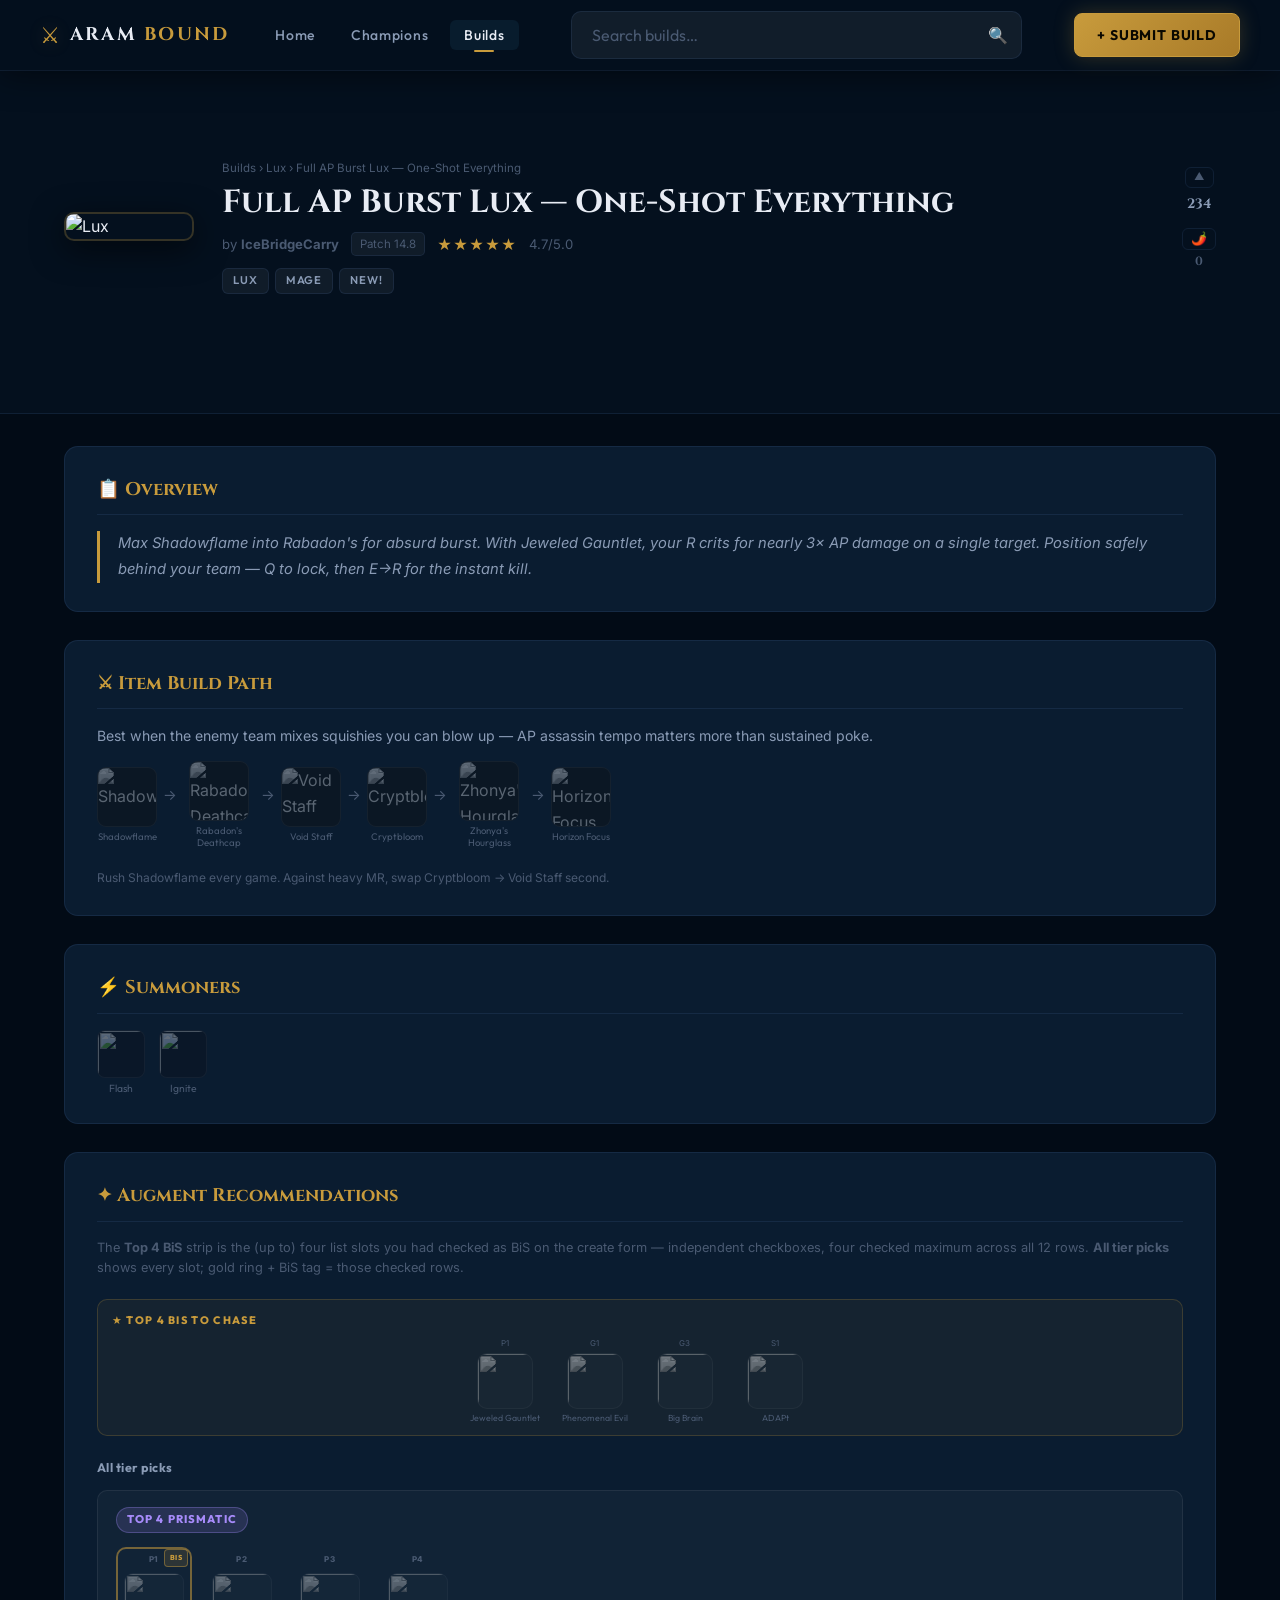
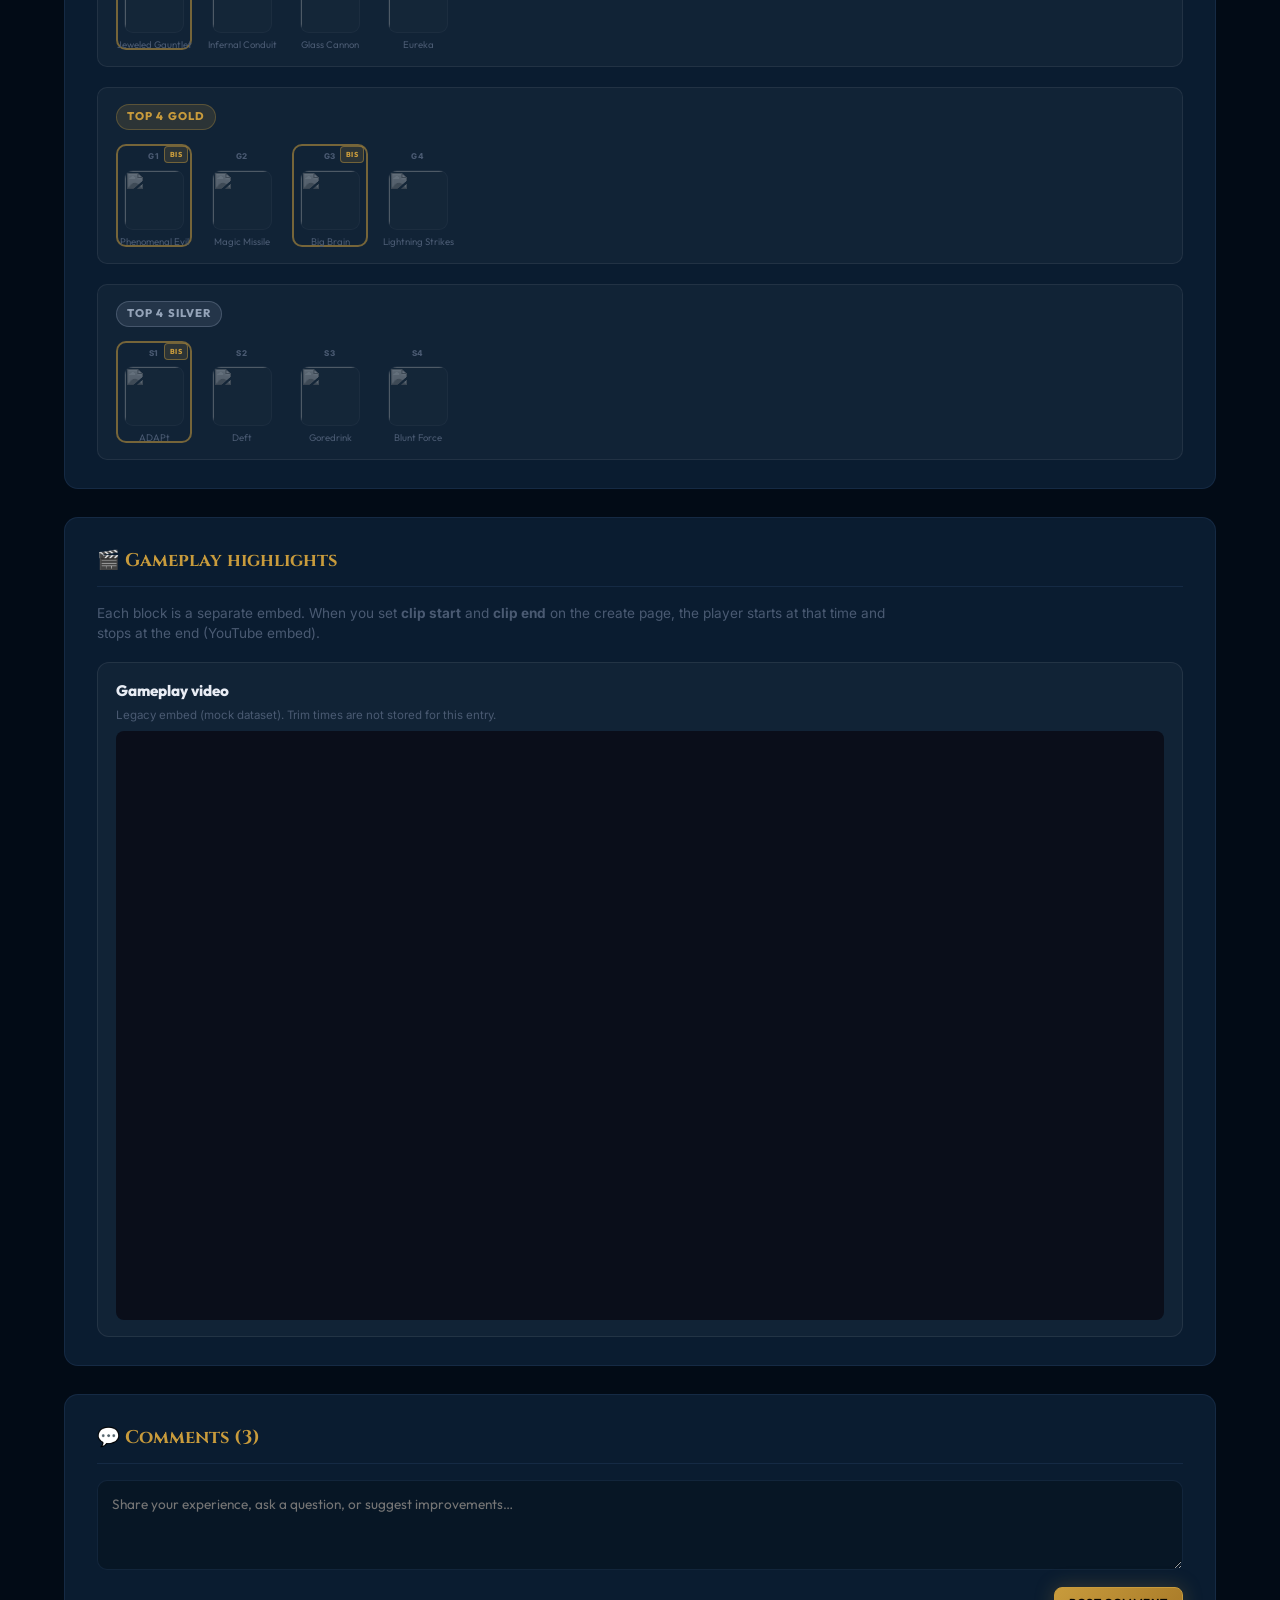
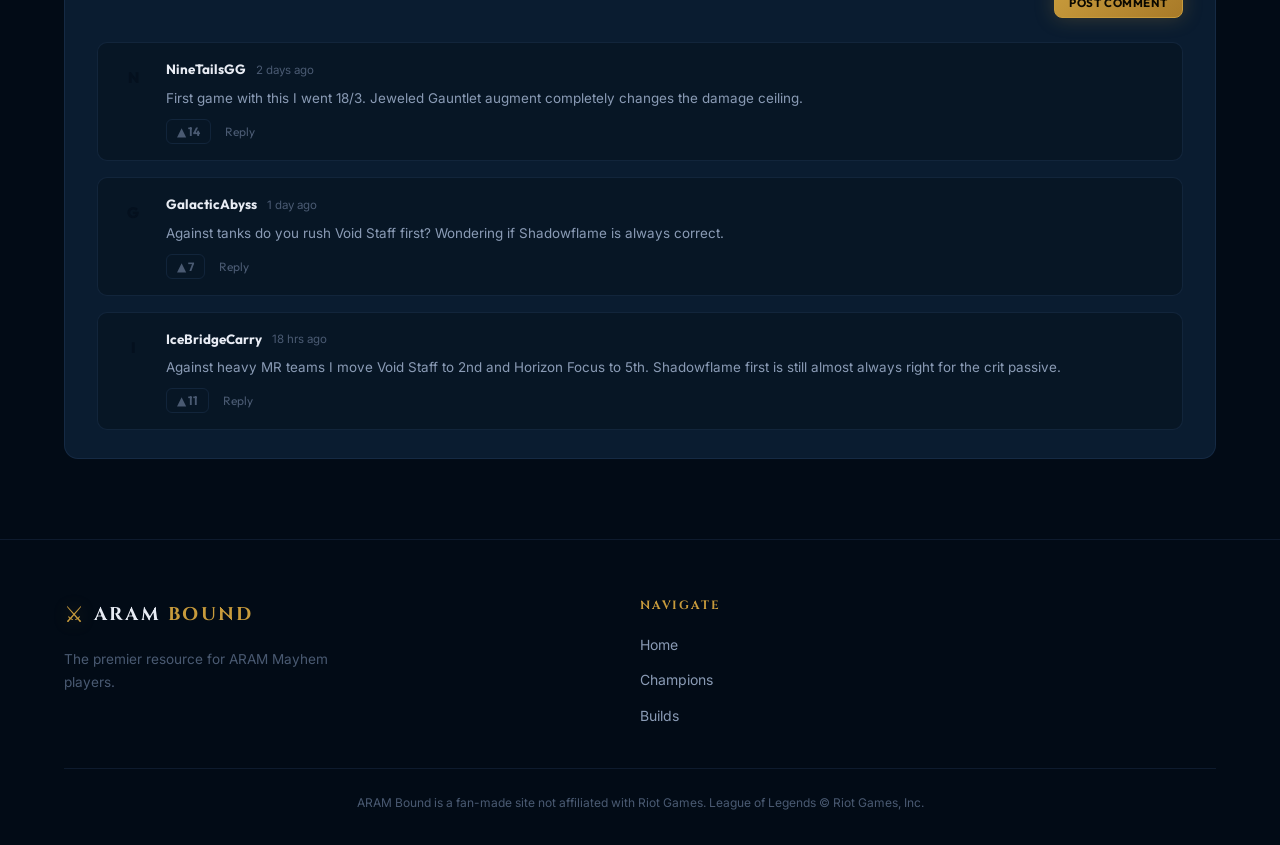
==== build-detail.html @ 49146abf "Finalized Project" ====
<!DOCTYPE html>
<html lang="en">
<head>
  <meta charset="UTF-8" />
  <meta name="viewport" content="width=device-width, initial-scale=1.0" />
  <title id="page-title">Build Guide — ARAM Bound</title>
  <meta name="description" content="Detailed ARAM Mayhem build guide with item path, augment recommendations, and practical tips." />
  <link rel="stylesheet" href="css/style.css" />
  <style>
    /* ── Item icon row ───────────────────────────── */
    .bd-item-icon-row { display:flex; align-items:center; flex-wrap:wrap; gap:6px; }
    .bd-item-icon-slot { position:relative; display:inline-flex; flex-direction:column; align-items:center; gap:4px; }
    .bd-item-icon-slot img { width:60px; height:60px; border-radius:9px; border:1px solid rgba(255,255,255,.12); object-fit:cover; background:#0a0e1a; display:block; }
    .bd-item-icon-slot img.bd-icon-err { opacity:.35; filter:grayscale(1); }
    .bd-item-icon-slot .bd-item-icon-name { font-size:.6rem; color:var(--text-muted,#8a9bb5); font-family:var(--font-ui); text-align:center; max-width:72px; line-height:1.2; }
    .bd-item-icon-arrow { color:var(--text-muted,#8a9bb5); font-size:.9rem; align-self:center; margin-bottom:20px; }
    /* ── Augment tier groups ─────────────────────── */
    .bd-aug-tiers { display:flex; flex-direction:column; gap:20px; }
    .bd-aug-tier { border-radius:10px; padding:16px 18px; background:rgba(255,255,255,.03); border:1px solid rgba(255,255,255,.07); }
    .bd-aug-tier-head { display:flex; align-items:center; gap:10px; margin-bottom:14px; }
    .bd-aug-tier-badge { font-size:.7rem; font-weight:800; letter-spacing:.1em; text-transform:uppercase; font-family:var(--font-ui); padding:3px 10px; border-radius:20px; }
    .bd-aug-tier-badge.tier-silver { background:rgba(148,163,184,.15); color:#94a3b8; border:1px solid rgba(148,163,184,.3); }
    .bd-aug-tier-badge.tier-gold   { background:rgba(200,155,60,.15);  color:#c89b3c; border:1px solid rgba(200,155,60,.3); }
    .bd-aug-tier-badge.tier-prismatic { background:rgba(167,139,250,.15); color:#a78bfa; border:1px solid rgba(167,139,250,.3); }
    .bd-aug-tier-combo { font-size:.75rem; font-family:var(--font-ui); color:var(--text-muted,#8a9bb5); margin-left:auto; font-style:italic; }
    .bd-aug-tier-combo strong { color:var(--text-secondary,#c7d3e8); font-style:normal; }
    .bd-aug-picks { display:flex; gap:12px; flex-wrap:wrap; }
    .bd-aug-pick { display:flex; flex-direction:column; align-items:center; gap:5px; width:76px; }
    .bd-aug-pick-icon { width:60px; height:60px; border-radius:9px; object-fit:cover; background:rgba(255,255,255,.04); border:1px solid rgba(255,255,255,.10); display:block; }
    .bd-aug-pick-icon.bd-icon-err { opacity:.35; filter:grayscale(1); }
    .bd-aug-pick-name { font-size:.6rem; color:var(--text-muted,#8a9bb5); font-family:var(--font-ui); text-align:center; line-height:1.25; max-width:76px; }
    /* ── BiS combo banner ────────────────────────── */
    .bd-bis-combo-banner { display:flex; align-items:center; gap:10px; margin-bottom:18px; background:rgba(200,155,60,.07); border:1px solid rgba(200,155,60,.2); border-radius:10px; padding:12px 16px; flex-wrap:wrap; }
    .bd-bis-combo-label { font-size:.7rem; font-weight:800; letter-spacing:.1em; color:var(--gold,#c89b3c); text-transform:uppercase; font-family:var(--font-ui); white-space:nowrap; }
    .bd-bis-combo-text { font-size:.82rem; font-family:var(--font-ui); color:var(--text-primary,#e8eaf0); font-weight:600; }
    /* ── Top 4 BiS chase (compact) ───────────────── */
    .bd-aug-bis-chase {
      margin-bottom: 22px;
      padding: 12px 14px;
      border-radius: 10px;
      background: rgba(200, 155, 60, 0.06);
      border: 1px solid rgba(200, 155, 60, 0.22);
    }
    .bd-aug-bis-chase-head {
      font-size: 0.68rem;
      font-weight: 800;
      letter-spacing: 0.12em;
      text-transform: uppercase;
      color: var(--gold, #c89b3c);
      font-family: var(--font-ui);
      margin-bottom: 10px;
    }
    .bd-aug-bis-chase-row {
      display: flex;
      flex-wrap: wrap;
      gap: 10px 14px;
      align-items: flex-start;
      justify-content: center;
    }
    .bd-aug-bis-chase-pick { display: flex; flex-direction: column; align-items: center; gap: 4px; width: 76px; }
    .bd-aug-bis-chase-pick .bd-aug-bis-chase-icon {
      width: 56px; height: 56px; border-radius: 10px; object-fit: cover;
      background: rgba(255,255,255,.04); border: 1px solid rgba(255,255,255,.1);
    }
    .bd-aug-bis-chase-pick .bd-aug-bis-chase-icon.bd-icon-err { opacity: .4; filter: grayscale(1); }
    .bd-aug-bis-chase-pick .bd-aug-bis-chase-name { font-size: 0.55rem; color: var(--text-muted,#8a9bb5); text-align: center; line-height: 1.2; max-width: 76px; font-family: var(--font-ui); }
    .bd-aug-bis-chase-pick .bd-aug-bis-chase-sl {
      font-size: 0.5rem;
      color: var(--text-muted);
      text-transform: uppercase;
      letter-spacing: 0.06em;
      line-height: 1.2;
      min-height: 1.2em;
    }
    .bd-aug-subhead { font-size: 0.78rem; font-weight: 700; color: var(--text-secondary,#c7d3e8); margin: 0 0 12px 0; font-family: var(--font-ui); letter-spacing: 0.04em; }
    .bd-aug-pick--tall {
      min-height: 102px;
      position: relative;
      padding-top: 6px;
      box-sizing: border-box;
    }
    .bd-aug-slot-label { font-size: 0.5rem; font-weight: 800; color: var(--text-muted); letter-spacing: 0.08em; text-transform: uppercase; margin-bottom: 2px; }
    .bd-aug-pick--empty { opacity: 0.45; }
    .bd-aug-pick--empty .bd-aug-pick-name { font-style: italic; }
    .bd-aug-pick--bis {
      box-shadow: inset 0 0 0 2px rgba(200, 155, 60, 0.55);
      border-radius: 10px;
    }
    .bd-aug-pick-bis-badge {
      position: absolute;
      top: 2px;
      right: 4px;
      font-size: 0.45rem;
      font-weight: 800;
      letter-spacing: 0.06em;
      text-transform: uppercase;
      color: var(--gold, #c89b3c);
      background: rgba(200, 155, 60, 0.15);
      border: 1px solid rgba(200, 155, 60, 0.45);
      border-radius: 4px;
      padding: 2px 5px;
      font-family: var(--font-ui);
    }
    /* ── YouTube phase blocks ───────────────────── */
    .bd-youtube-phases { display: flex; flex-direction: column; gap: 28px; }
    .bd-youtube-phase { border-radius: 12px; padding: 16px 18px; background: rgba(255,255,255,.03); border: 1px solid rgba(255,255,255,.08); }
    .bd-youtube-phase-title { font-size: 0.95rem; font-weight: 800; margin: 0 0 4px 0; color: var(--text-primary,#e8eaf0); font-family: var(--font-ui); }
    .bd-youtube-phase-hint { font-size: 0.72rem; color: var(--text-muted,#8a9bb5); margin: 0 0 8px 0; line-height: 1.4; }
    .bd-youtube-phase-range { font-size: 0.7rem; font-family: var(--font-ui); color: var(--ice, #4fc3f7); margin: 0 0 10px 0; }
    .bd-youtube-phase-range code { font-size: 0.68rem; background: rgba(0,0,0,.25); padding: 2px 6px; border-radius: 4px; }
    .bd-youtube-embed { position: relative; padding-bottom: 56.25%; height: 0; overflow: hidden; border-radius: 8px; background: #0a0e1a; }
    .bd-youtube-embed iframe { position: absolute; top: 0; left: 0; width: 100%; height: 100%; border: 0; }
    .bd-youtube-phase--empty { opacity: 0.55; }
    .bd-youtube-phase-empty-note { font-size: 0.8rem; color: var(--text-muted); margin: 0; font-style: italic; }
    /* ── Summoner spells ─────────────────────────── */
    .bd-summoner-row { display:flex; gap:14px; flex-wrap:wrap; align-items:flex-start; }
    .bd-summoner-slot { display:flex; flex-direction:column; align-items:center; gap:5px; }
    .bd-summoner-icon { width:48px; height:48px; border-radius:8px; object-fit:cover; border:1px solid rgba(255,255,255,.12); background:#0a0e1a; display:block; }
    .bd-summoner-icon.bd-icon-err { opacity:.35; }
    .bd-summoner-name { font-size:.65rem; color:var(--text-muted,#8a9bb5); font-family:var(--font-ui); text-align:center; max-width:56px; line-height:1.2; }
    /* Delete build button — danger style, only shown for user builds */
    .bd-delete-wrap {
      margin-top: 24px;
      padding-top: 20px;
      border-top: 1px solid rgba(248,113,113,0.15);
      display: flex;
      align-items: center;
      gap: 12px;
      flex-wrap: wrap;
    }
    .btn-danger {
      background: transparent;
      border: 1px solid rgba(248,113,113,0.45);
      color: #f87171;
      font-family: var(--font-ui);
      font-size: .82rem;
      font-weight: 700;
      padding: 8px 18px;
      border-radius: 8px;
      cursor: pointer;
      transition: background 0.18s, border-color 0.18s;
      letter-spacing: .04em;
    }
    .btn-danger:hover {
      background: rgba(248,113,113,0.1);
      border-color: #f87171;
    }
    /* Confirmation state */
    .bd-delete-confirm {
      display: flex;
      align-items: center;
      gap: 10px;
      flex-wrap: wrap;
      background: rgba(248,113,113,0.07);
      border: 1px solid rgba(248,113,113,0.25);
      border-radius: 10px;
      padding: 12px 16px;
      font-size: .82rem;
      color: #f87171;
      font-family: var(--font-ui);
      font-weight: 600;
    }
    .bd-delete-confirm span { flex: 1; min-width: 160px; }
    .bd-delete-confirm-yes {
      background: #f87171;
      color: #0a0e1a;
      border: none;
      border-radius: 7px;
      padding: 7px 16px;
      font-weight: 700;
      font-size: .8rem;
      cursor: pointer;
      font-family: var(--font-ui);
      transition: background 0.15s;
    }
    .bd-delete-confirm-yes:hover { background: #fca5a5; }
    .bd-delete-confirm-no {
      background: transparent;
      color: var(--text-muted, #8a9bb5);
      border: 1px solid var(--border, rgba(255,255,255,.08));
      border-radius: 7px;
      padding: 7px 14px;
      font-size: .8rem;
      cursor: pointer;
      font-family: var(--font-ui);
      transition: border-color 0.15s;
    }
    .bd-delete-confirm-no:hover { border-color: var(--ice, #4fc3f7); color: var(--ice, #4fc3f7); }
  </style>
</head>
<body>

  <nav class="navbar scrolled" id="navbar">
    <div class="nav-container">
      <a href="index.html" class="nav-logo" id="nav-logo">
        <span class="logo-icon">⚔</span>
        <span class="logo-text">ARAM <span class="logo-accent">BOUND</span></span>
      </a>
      <ul class="nav-links" id="navLinks">
        <li><a href="index.html"     class="nav-link" id="nav-home">Home</a></li>
        <li><a href="champions.html" class="nav-link" id="nav-champions">Champions</a></li>
        <li><a href="builds.html"    class="nav-link active" id="nav-builds">Builds</a></li>
      </ul>
      <div class="nav-search-wrap" id="navSearchWrap">
        <input type="search" class="nav-search-input" id="navSearch" placeholder="Search builds…" autocomplete="off" />
        <button type="button" class="nav-search-submit" id="navSearchBtn" aria-label="Search">&#x1F50D;</button>
      </div>
      <div class="nav-actions">
        <a href="create.html" class="btn btn-primary" id="nav-submit-btn">+ Submit Build</a>
        <button class="hamburger" id="hamburger" aria-label="Toggle menu">
          <span></span><span></span><span></span>
        </button>
      </div>
    </div>
  </nav>

  <!-- HERO -->
  <header class="bd-hero" id="bd-hero">
    <div class="bd-hero-bg" id="bd-hero-bg"></div>
    <div class="bd-hero-inner">
      <img class="bd-splash" id="bd-splash" src="" alt="" />
      <div class="bd-hero-text">
        <nav class="bd-hero-breadcrumb">
          <a href="builds.html">Builds</a> › <span id="bd-breadcrumb-champ"></span> › <span id="bd-breadcrumb-title"></span>
        </nav>
        <h1 class="bd-build-title" id="bd-build-title">Loading…</h1>
        <div class="bd-hero-meta">
          <span class="bd-hero-author">by <strong id="bd-author"></strong></span>
          <span class="bd-hero-patch" id="bd-patch"></span>
          <span class="bd-hero-stars" id="bd-stars"></span>
          <span class="bd-hero-author" id="bd-rating-text"></span>
        </div>
        <div class="bd-hero-tags" id="bd-tags"></div>
      </div>
      <div class="bd-hero-vote">
        <button class="feed-vote-btn" id="bd-vote-btn" aria-label="Upvote">▲</button>
        <span class="feed-vote-count" id="bd-votes"></span>
        <div class="feed-spicy-vote" style="margin-top:6px;">
          <button class="feed-spicy-btn" id="bd-spicy-btn" aria-label="Mark as Spicy">🌶️</button>
          <span class="feed-spicy-count" id="bd-spicy-count">0</span>
          <div class="feed-spice-level" id="bd-spice-level"></div>
        </div>
      </div>
    </div>
  </header>

  <!-- MAIN PAGE BODY -->
  <div class="bd-page" id="bd-page">

    <!-- 1. OVERVIEW -->
    <section class="bd-section" id="section-overview">
      <h2 class="bd-section-title">📋 Overview</h2>
      <blockquote class="bd-description" id="bd-description"></blockquote>
    </section>

    <!-- 2. ITEM BUILD PATH -->
    <section class="bd-section" id="section-items">
      <h2 class="bd-section-title">⚔ Item Build Path</h2>
      <p id="bd-core-path-usecase" style="font-size:.88rem;color:var(--text-secondary,#c7d3e8);margin:0 0 14px 0;max-width:800px;line-height:1.55;"></p>
      <div class="bd-items-path" id="bd-items-path"></div>
      <div id="bd-item-alt-paths" style="margin-top:20px;"></div>
      <p style="font-size:.75rem;color:var(--text-muted);margin-top:12px;" id="bd-items-note"></p>
    </section>

    <!-- 3. SUMMONERS -->
    <section class="bd-section" id="section-summoners">
      <h2 class="bd-section-title">⚡ Summoners</h2>
      <div class="bd-summoner-row" id="bd-spells"></div>
    </section>

    <!-- 4. AUGMENT RECOMMENDATIONS -->
    <section class="bd-section" id="section-augments">
      <h2 class="bd-section-title">✦ Augment Recommendations</h2>
      <p class="bd-augment-intro" id="bd-augment-intro">The <strong>Top 4 BiS</strong> strip lists augments you checked as BiS on the create page (up to four checked total across the grid). <strong>All tier picks</strong> shows every slot (<strong>P1–P4</strong>, <strong>G1–G4</strong>, <strong>S1–S4</strong>); ring + tag = BiS.</p>
      <div id="bd-augment-bis-chase" class="bd-aug-bis-chase" hidden></div>
      <div id="bd-augment-bis-banner"></div>
      <h3 class="bd-aug-subhead" id="bd-augment-all-heading">All tier picks</h3>
      <div class="bd-aug-tiers bd-aug-tiers--all-picks" id="bd-augment-tiers"></div>
    </section>

    <!-- 5. GAMEPLAY VIDEO -->
    <section class="bd-section" id="section-video">
      <h2 class="bd-section-title">🎬 Gameplay highlights</h2>
      <p class="bd-video-section-lead" style="font-size:.85rem;color:var(--text-muted,#8a9bb5);max-width:820px;line-height:1.5;margin:0 0 18px 0;">
        Each block is a separate embed. When you set <strong>clip start</strong> and <strong>clip end</strong> on the create page, the player starts at that time and stops at the end (YouTube embed).
      </p>
      <div id="bd-youtube-phases" class="bd-youtube-phases"></div>
    </section>

    <!-- 6. COMMENTS -->
    <section class="bd-section" id="section-comments">
      <h2 class="bd-section-title" id="bd-comments-title">💬 Comments</h2>
      <div class="bd-comment-form">
        <textarea id="bd-comment-input" placeholder="Share your experience, ask a question, or suggest improvements…"></textarea>
        <div class="bd-comment-form-actions">
          <button class="btn btn-primary btn-sm" id="bd-comment-submit">Post Comment</button>
        </div>
      </div>
      <div class="bd-comments-list" id="bd-comments-list"></div>
    </section>

  </div>

  <footer class="footer" id="footer">
    <div class="container">
      <div class="footer-grid">
        <div class="footer-brand">
          <a href="index.html" class="nav-logo footer-logo">
            <span class="logo-icon">⚔</span>
            <span class="logo-text">ARAM <span class="logo-accent">BOUND</span></span>
          </a>
          <p class="footer-tagline">The premier resource for ARAM Mayhem players.</p>
        </div>
        <div class="footer-links">
          <h4 class="footer-heading">Navigate</h4>
          <ul>
            <li><a href="index.html">Home</a></li>
            <li><a href="champions.html">Champions</a></li>
            <li><a href="builds.html">Builds</a></li>
          </ul>
        </div>
      </div>
      <div class="footer-bottom">
        <p class="footer-disclaimer">ARAM Bound is a fan-made site not affiliated with Riot Games. League of Legends © Riot Games, Inc.</p>
      </div>
    </div>
  </footer>

  <script src="js/main.js"></script>
  <script>
  /* ============================================================
     USER BUILDS — merge from localStorage before lookup
  ============================================================ */
  (function mergeUserBuilds() {
    try {
      const stored = JSON.parse(localStorage.getItem('arambound_user_builds') || '{}');
      Object.assign(window._userBuilds = window._userBuilds || {}, stored);
    } catch {}
  })();

  /* ============================================================
     BUILD DATA
  ============================================================ */
  const BUILDS = {
    'lux-1': {
      championKey:'lux',
      buildTag:'mage',
      buildTagLabel:'Mage',
      playstyleTag:'mage',
      playstyleLabel:'Mage',
      champName:'Lux', champRole:'Mage · Support',
      champImg:'https://ddragon.leagueoflegends.com/cdn/img/champion/loading/Lux_0.jpg',
      champIcon:'https://ddragon.leagueoflegends.com/cdn/14.8.1/img/champion/Lux.png',
      title:'Full AP Burst Lux — One-Shot Everything',
      author:'IceBridgeCarry', authorInitial:'I', patch:'14.8',
      rating:4.7, votes:234, spicy:0,
      tags:['Lux','Mage','New!'],
      description:'Max Shadowflame into Rabadon\'s for absurd burst. With Jeweled Gauntlet, your R crits for nearly 3× AP damage on a single target. Position safely behind your team — Q to lock, then E→R for the instant kill.',
      strengths:['Enormous single-target burst','Safe poke range','Scales massively into late game'],
      weaknesses:['Requires landing skillshots','No mobility','Hard countered by shields'],
      difficulty:'Hard',
      items:['Shadowflame',"Rabadon's Deathcap",'Void Staff','Cryptbloom',"Zhonya's Hourglass",'Horizon Focus'],
      itemIds:['4645','3089','3135','3137','3157','4628'],
      itemsNote:'Rush Shadowflame every game. Against heavy MR, swap Cryptbloom → Void Staff second.',
      itemPaths:{
        main:{
          usecase:'Best when the enemy team mixes squishies you can blow up — AP assassin tempo matters more than sustained poke.',
          notes:'Rush Shadowflame every game. Against heavy MR, swap Cryptbloom → Void Staff second.',
        },
        alternates:[],
      },
      spells:['Flash','Ignite'],
      augmentPicks:{
        prismatic:[
          { name:'Jeweled Gauntlet', icon:'https://wiki.leagueoflegends.com/en-us/Special:FilePath/Jeweled_Gauntlet_mayhem_augment.png' },
          { name:'Infernal Conduit', icon:'https://wiki.leagueoflegends.com/en-us/Special:FilePath/Infernal_Conduit_mayhem_augment.png' },
          { name:'Glass Cannon', icon:'https://wiki.leagueoflegends.com/en-us/Special:FilePath/Glass_Cannon_mayhem_augment.png' },
          { name:'Eureka', icon:'https://wiki.leagueoflegends.com/en-us/Special:FilePath/Eureka_mayhem_augment.png' }
        ],
        gold:[
          { name:'Phenomenal Evil', icon:'https://wiki.leagueoflegends.com/en-us/Special:FilePath/Phenomenal_Evil_mayhem_augment.png' },
          { name:'Magic Missile', icon:'https://wiki.leagueoflegends.com/en-us/Special:FilePath/Magic_Missile_mayhem_augment.png' },
          { name:'Big Brain', icon:'https://wiki.leagueoflegends.com/en-us/Special:FilePath/Big_Brain_mayhem_augment.png' },
          { name:'Lightning Strikes', icon:'https://wiki.leagueoflegends.com/en-us/Special:FilePath/Lightning_Strikes_mayhem_augment.png' }
        ],
        silver:[
          { name:'ADAPt', icon:'https://wiki.leagueoflegends.com/en-us/Special:FilePath/ADAPt_mayhem_augment.png' },
          { name:'Deft', icon:'https://wiki.leagueoflegends.com/en-us/Special:FilePath/Deft_mayhem_augment.png' },
          { name:'Goredrink', icon:'https://wiki.leagueoflegends.com/en-us/Special:FilePath/Goredrink_mayhem_augment.png' },
          { name:'Blunt Force', icon:'https://wiki.leagueoflegends.com/en-us/Special:FilePath/Blunt_Force_mayhem_augment.png' }
        ]
      },
      bisChaseRefs:['prismatic:0','gold:0','gold:2','silver:0'],
      videoUrl:'https://www.youtube-nocookie.com/embed/BGtROe-4-0Y?rel=0',
      comments:[
        {author:'NineTailsGG',initial:'N',time:'2 days ago',text:'First game with this I went 18/3. Jeweled Gauntlet augment completely changes the damage ceiling.',votes:14},
        {author:'GalacticAbyss',initial:'G',time:'1 day ago',text:'Against tanks do you rush Void Staff first? Wondering if Shadowflame is always correct.',votes:7},
        {author:'IceBridgeCarry',initial:'I',time:'18 hrs ago',text:'Against heavy MR teams I move Void Staff to 2nd and Horizon Focus to 5th. Shadowflame first is still almost always right for the crit passive.',votes:11}
      ]
    },
    'jinx-1': {
      championKey:'jinx',
      buildTag:'marksman',
      buildTagLabel:'Marksman',
      playstyleTag:'marksman',
      playstyleLabel:'Marksman',
      champName:'Jinx', champRole:'Marksman',
      champImg:'https://ddragon.leagueoflegends.com/cdn/img/champion/loading/Jinx_0.jpg',
      champIcon:'https://ddragon.leagueoflegends.com/cdn/14.8.1/img/champion/Jinx.png',
      title:'Rocket Rampage — Crit & Reset Chaos',
      author:'NineTailsGG', authorInitial:'N', patch:'14.8',
      rating:4.4, votes:186, spicy:228,
      tags:['Jinx','Marksman','New!'],
      description:'Kraken into Runaan\'s spreads on-hit damage through clustered ARAM fights. Fish for Get Excited! off one pick — one reset often wins the bridge. Rockets for poke and executes; minigun when tanks step on you.',
      strengths:['Terrific teamfight DPS after one kill','Long-range execute pressure','Strong tower crush with minigun'],
      weaknesses:['Immobile — Flash is your only dash','Hard vs multiple divers','Needs peel from frontline'],
      difficulty:'Medium',
      items:['Kraken Slayer',"Runaan's Hurricane",'Infinity Edge',"Lord Dominik's Regards",'Bloodthirster','Guardian Angel'],
      itemIds:['6672','3085','3031','3036','3072','3026'],
      itemsNote:'Fourth item Lord Dominik\'s when two beefy frontliners stack armor; otherwise Bloodthirster for sustain.',
      itemPaths:{
        main:{
          usecase:'Run when their carries are reachable after your tanks engage — Kraken + Runaan\'s spike wins mid-game ARAM brawls.',
          notes:'Swap GA earlier if one revive swing decides the game.',
        },
        alternates:[],
      },
      spells:['Flash','Heal'],
      augmentPicks:{
        prismatic:[
          { name:'Giant Slayer', icon:'https://wiki.leagueoflegends.com/en-us/Special:FilePath/Giant_Slayer_mayhem_augment.png' },
          { name:'Fan the Hammer', icon:'https://wiki.leagueoflegends.com/en-us/Special:FilePath/Fan_the_Hammer_mayhem_augment.png' },
          { name:'Dual Wield', icon:'https://wiki.leagueoflegends.com/en-us/Special:FilePath/Dual_Wield_mayhem_augment.png' },
          { name:'Dashing', icon:'https://wiki.leagueoflegends.com/en-us/Special:FilePath/Dashing_mayhem_augment.png' }
        ],
        gold:[
          { name:'Get Excited', icon:'https://wiki.leagueoflegends.com/en-us/Special:FilePath/Get_Excited_mayhem_augment.png' },
          { name:'It\'s Critical', icon:'https://wiki.leagueoflegends.com/en-us/Special:FilePath/It%27s_Critical_mayhem_augment.png' },
          { name:'Skilled Sniper', icon:'https://wiki.leagueoflegends.com/en-us/Special:FilePath/Skilled_Sniper_mayhem_augment.png' },
          { name:'Marksmage', icon:'https://wiki.leagueoflegends.com/en-us/Special:FilePath/Marksmage_mayhem_augment.png' }
        ],
        silver:[
          { name:'Buff Buddies', icon:'https://wiki.leagueoflegends.com/en-us/Special:FilePath/Buff_Buddies_mayhem_augment.png' },
          { name:'Fetch', icon:'https://wiki.leagueoflegends.com/en-us/Special:FilePath/Fetch_mayhem_augment.png' },
          { name:'First-Aid Kit', icon:'https://wiki.leagueoflegends.com/en-us/Special:FilePath/First-Aid_Kit_mayhem_augment.png' },
          { name:'Flashbang', icon:'https://wiki.leagueoflegends.com/en-us/Special:FilePath/Flashbang_mayhem_augment.png' }
        ]
      },
      bisChaseRefs:['prismatic:0','gold:0','gold:2','silver:0'],
      videoUrl:'',
      comments:[
        {author:'IceBridgeCarry',initial:'I',time:'3 days ago',text:'First reset feels illegal on ARAM — you just chain rockets down the entire team.',votes:17},
        {author:'HolyAbyss',initial:'H',time:'2 days ago',text:'Do you ever go Galeforce second for the dash instead of Runaan\'s?',votes:6},
        {author:'NineTailsGG',initial:'N',time:'1 day ago',text:'Almost never — Runaan\'s is what lets you cash Get Excited in cluttered fights.',votes:12}
      ]
    },
    'malphite-1': {
      championKey:'malphite',
      buildTag:'tank',
      buildTagLabel:'Tank',
      playstyleTag:'tank',
      playstyleLabel:'Tank',
      champName:'Malphite', champRole:'Tank · Fighter',
      champImg:'https://ddragon.leagueoflegends.com/cdn/img/champion/loading/Malphite_0.jpg',
      champIcon:'https://ddragon.leagueoflegends.com/cdn/14.8.1/img/champion/Malphite.png',
      title:'Monolith Frontline — Unkillable CC Tank',
      author:'GalacticAbyss', authorInitial:'G', patch:'14.8',
      rating:4.0, votes:149, spicy:112,
      tags:['Malphite','Tank','New!'],
      description:'Sunfire + Frozen Heart neuters ADC comps on the narrow bridge. Your job is one big Unstoppable Force onto carries, then stick with Q attack-speed shred. Thornmail punishes greedy healers.',
      strengths:['AoE knock-up wins fights','Armor stacking scales into AD-heavy ARAM lobbies','Simple execution'],
      weaknesses:['Weak into heavy AP poke','Cooldown reliant','Needs follow-up from damage dealers'],
      difficulty:'Easy',
      items:['Sunfire Aegis','Frozen Heart','Thornmail',"Abyssal Mask",'Randuin\'s Omen','Warmog\'s Armor'],
      itemIds:['3068','3110','3075','8020','3143','3083'],
      itemsNote:'Swap Abyssal earlier when three+ magic threats show up; otherwise armor stack first.',
      itemPaths:{
        main:{
          usecase:'Lock this route when their damage is mostly physical — you become a moving wall that burns everything nearby.',
          notes:'Randuin\'s third vs crit comps; Warmog\'s last for siege stamina.',
        },
        alternates:[],
      },
      spells:['Flash','Mark'],
      augmentPicks:{
        prismatic:[
          { name:'Goliath', icon:'https://wiki.leagueoflegends.com/en-us/Special:FilePath/Goliath_mayhem_augment.png' },
          { name:'Courage of the Colossus', icon:'https://wiki.leagueoflegends.com/en-us/Special:FilePath/Courage_of_the_Colossus_mayhem_augment.png' },
          { name:'Can\'t Touch This', icon:'https://wiki.leagueoflegends.com/en-us/Special:FilePath/Can%27t_Touch_This_mayhem_augment.png' },
          { name:'Circle of Death', icon:'https://wiki.leagueoflegends.com/en-us/Special:FilePath/Circle_of_Death_mayhem_augment.png' }
        ],
        gold:[
          { name:'Tank Engine', icon:'https://wiki.leagueoflegends.com/en-us/Special:FilePath/Tank_Engine_mayhem_augment.png' },
          { name:'Perseverance', icon:'https://wiki.leagueoflegends.com/en-us/Special:FilePath/Perseverance_mayhem_augment.png' },
          { name:'Impassable', icon:'https://wiki.leagueoflegends.com/en-us/Special:FilePath/Impassable_mayhem_augment.png' },
          { name:'Slow and Steady', icon:'https://wiki.leagueoflegends.com/en-us/Special:FilePath/Slow_and_Steady_mayhem_augment.png' }
        ],
        silver:[
          { name:'Blunt Force', icon:'https://wiki.leagueoflegends.com/en-us/Special:FilePath/Blunt_Force_mayhem_augment.png' },
          { name:'Goredrink', icon:'https://wiki.leagueoflegends.com/en-us/Special:FilePath/Goredrink_mayhem_augment.png' },
          { name:'Adamant', icon:'https://wiki.leagueoflegends.com/en-us/Special:FilePath/Adamant_mayhem_augment.png' },
          { name:'The Brutalizer', icon:'https://wiki.leagueoflegends.com/en-us/Special:FilePath/The_Brutalizer_mayhem_augment.png' }
        ]
      },
      bisChaseRefs:['prismatic:0','gold:0','gold:1','silver:0'],
      videoUrl:'',
      comments:[
        {author:'NineTailsGG',initial:'N',time:'4 days ago',text:'Press R, watch their carries evaporate. Tank Malphite is ARAM therapy.',votes:15},
        {author:'HolyAbyss',initial:'H',time:'2 days ago',text:'How do you play into Azir / Cass when they kite forever?',votes:5}
      ]
    },
    'thresh-1': {
      championKey:'thresh',
      buildTag:'support',
      buildTagLabel:'Support',
      playstyleTag:'support',
      playstyleLabel:'Support',
      champName:'Thresh', champRole:'Support · Fighter',
      champImg:'https://ddragon.leagueoflegends.com/cdn/img/champion/loading/Thresh_0.jpg',
      champIcon:'https://ddragon.leagueoflegends.com/cdn/14.8.1/img/champion/Thresh.png',
      title:'Depth Charge — Hooks, Flays & Lantern Saves',
      author:'HolyAbyss', authorInitial:'H', patch:'14.8',
      rating:3.9, votes:121, spicy:62,
      tags:['Thresh','Support','New!'],
      description:'Zeke\'s ties your crowd control to your carry\'s damage spike. Knight\'s Vow soaks burst aimed at your ADC; Thornmail punishes dive assassins. Lantern saves matter more than deaths on Thresh.',
      strengths:['Pick potential with Death Sentence','Peel + engage in one kit','Lantern bailouts swing ARAM dice rolls'],
      weaknesses:['Skillshot reliant','Falls behind when hooks miss','Needs follow damage from team'],
      difficulty:'Hard',
      items:["Zeke's Convergence","Knight's Vow",'Thornmail','Redemption','Warmog\'s Armor','Vigilant Wardstone'],
      itemIds:['3050','3109','3075','3107','3083','4643'],
      itemsNote:'Redemption third when fights drag; Warmog\'s later so you can tank poke between engages.',
      itemPaths:{
        main:{
          usecase:'Best when you have a fed marksman or mage to oath — Zeke\'s turns every hook into a kill window.',
          notes:'Swap Redemption for Mikael\'s if enemy CC locks your carry.',
        },
        alternates:[],
      },
      spells:['Flash','Exhaust'],
      augmentPicks:{
        prismatic:[
          { name:'Laser Heal', icon:'https://wiki.leagueoflegends.com/en-us/Special:FilePath/Laser_Heal_mayhem_augment.png' },
          { name:'Mystic Punch', icon:'https://wiki.leagueoflegends.com/en-us/Special:FilePath/Mystic_Punch_mayhem_augment.png' },
          { name:'Ominous Pact', icon:'https://wiki.leagueoflegends.com/en-us/Special:FilePath/Ominous_Pact_mayhem_augment.png' },
          { name:'Final Form', icon:'https://wiki.leagueoflegends.com/en-us/Special:FilePath/Final_Form_mayhem_augment.png' }
        ],
        gold:[
          { name:'Soul Siphon', icon:'https://wiki.leagueoflegends.com/en-us/Special:FilePath/Soul_Siphon_mayhem_augment.png' },
          { name:'Divine Intervention', icon:'https://wiki.leagueoflegends.com/en-us/Special:FilePath/Divine_Intervention_mayhem_augment.png' },
          { name:'Holy Fire', icon:'https://wiki.leagueoflegends.com/en-us/Special:FilePath/Holy_Fire_mayhem_augment.png' },
          { name:'Keystone Conjurer', icon:'https://wiki.leagueoflegends.com/en-us/Special:FilePath/Keystone_Conjurer_mayhem_augment.png' }
        ],
        silver:[
          { name:'First-Aid Kit', icon:'https://wiki.leagueoflegends.com/en-us/Special:FilePath/First-Aid_Kit_mayhem_augment.png' },
          { name:'Escape Plan', icon:'https://wiki.leagueoflegends.com/en-us/Special:FilePath/Escape_Plan_mayhem_augment.png' },
          { name:'Frost Wraith', icon:'https://wiki.leagueoflegends.com/en-us/Special:FilePath/Frost_Wraith_mayhem_augment.png' },
          { name:'Guilty Pleasure', icon:'https://wiki.leagueoflegends.com/en-us/Special:FilePath/Guilty_Pleasure_mayhem_augment.png' }
        ]
      },
      bisChaseRefs:['prismatic:0','gold:0','gold:1','silver:0'],
      videoUrl:'',
      comments:[
        {author:'GalacticAbyss',initial:'G',time:'3 days ago',text:'Lantern saves tilt the enemy team harder than any solo kill.',votes:10},
        {author:'IceBridgeCarry',initial:'I',time:'1 day ago',text:'When do you roam forward vs sit on carry? Still figuring spacing.',votes:4}
      ]
    }
  };

  /* ============================================================
     RENDER
  ============================================================ */
  (function() {
    const params = new URLSearchParams(window.location.search);
    const id = params.get('build') || 'lux-1';
    // Check user builds first, then fall back to static builds
    const b  = (window._userBuilds && window._userBuilds[id]) || BUILDS[id];

    if (!b) {
      document.getElementById('bd-build-title').textContent = 'Build not found.';
      return;
    }

    if (b.augmentPicks) {
      ['prismatic', 'gold', 'silver'].forEach(function (t) {
        var arr = b.augmentPicks[t] ? b.augmentPicks[t].slice() : [];
        while (arr.length < 4) arr.push({ name: '', icon: '' });
        b.augmentPicks[t] = arr.slice(0, 4);
      });
    }
    if (!b.bisChaseRefs || !b.bisChaseRefs.length) {
      if (b.bisChasePicks && b.bisChasePicks.length && b.augmentPicks) {
        var derivedRefs = [];
        b.bisChasePicks.forEach(function (bp) {
          if (bp && bp.tier != null && bp.slotIndex != null && String(bp.tier).length) {
            derivedRefs.push(bp.tier + ':' + bp.slotIndex);
            return;
          }
          if (!bp || !bp.name) return;
          ['prismatic', 'gold', 'silver'].forEach(function (tier) {
            var arr = b.augmentPicks[tier] || [];
            for (var i = 0; i < arr.length; i++) {
              if (arr[i] && arr[i].name === bp.name && derivedRefs.indexOf(tier + ':' + i) === -1) {
                derivedRefs.push(tier + ':' + i);
              }
            }
          });
        });
        if (derivedRefs.length) b.bisChaseRefs = derivedRefs.slice(0, 4);
      }
    }
    if ((!b.bisChasePicks || !b.bisChasePicks.length) && b.bisChaseRefs && b.bisChaseRefs.length && b.augmentPicks) {
      b.bisChasePicks = b.bisChaseRefs.map(function (rk) {
        var parts = rk.split(':');
        var tier = parts[0];
        var idx = parseInt(parts[1], 10);
        var pick = b.augmentPicks[tier] && b.augmentPicks[tier][idx];
        if (!pick || !pick.name) return null;
        return { name: pick.name, icon: pick.icon || '', tier: tier, slotIndex: idx };
      }).filter(Boolean);
    }

    // Page title
    document.getElementById('page-title').textContent = `${b.title} — ARAM Bound`;

    // Hero
    document.getElementById('bd-hero-bg').style.backgroundImage = `url('${b.champImg}')`;
    const splashEl = document.getElementById('bd-splash');
    splashEl.src = b.champIcon;
    splashEl.alt = b.champName;
    document.getElementById('bd-breadcrumb-champ').textContent = b.champName;
    document.getElementById('bd-breadcrumb-title').textContent = b.title;
    document.getElementById('bd-build-title').textContent = b.title;
    document.getElementById('bd-author').textContent = b.author;
    document.getElementById('bd-patch').textContent = `Patch ${b.patch}`;
    const stars = Math.round(b.rating || 0);
    const starsEl = document.getElementById('bd-stars');
    const ratingEl = document.getElementById('bd-rating-text');
    if (stars > 0) {
      starsEl.textContent = '★'.repeat(stars) + '☆'.repeat(5 - stars);
      ratingEl.textContent = `${b.rating}/5.0`;
    } else {
      starsEl.textContent = '';
      ratingEl.textContent = b._userSubmitted ? '✦ Your Build' : '';
    }
    document.getElementById('bd-votes').textContent = b.votes;

    // Spicy
    const spicyEl = document.getElementById('bd-spicy-count');
    spicyEl.textContent = b.spicy;
    if (b.spicy > 0) spicyEl.classList.add('has-votes');
    function updateSpiceLevel(count) {
      const el = document.getElementById('bd-spice-level');
      if (!el) return;
      if (count >= 200) { el.textContent = '🌶️🌶️🌶️'; el.title = 'Triple Spicy!'; }
      else if (count >= 100) { el.textContent = '🌶️🌶️'; el.title = 'Double Spicy!'; }
      else if (count >= 50) { el.textContent = '🌶️'; el.title = 'Spicy!'; }
      else { el.textContent = ''; }
    }
    updateSpiceLevel(b.spicy);

    document.getElementById('bd-spicy-btn').addEventListener('click', () => {
      const n = parseInt(spicyEl.textContent, 10);
      const spiced = document.getElementById('bd-spicy-btn').classList.toggle('spiced');
      const newN = spiced ? n + 1 : Math.max(0, n - 1);
      spicyEl.textContent = newN;
      spicyEl.classList.toggle('has-votes', newN > 0);
      updateSpiceLevel(newN);
    });

    document.getElementById('bd-vote-btn').addEventListener('click', function() {
      const voted = this.classList.toggle('voted');
      const n = parseInt(document.getElementById('bd-votes').textContent, 10);
      document.getElementById('bd-votes').textContent = voted ? n + 1 : n - 1;
    });

    const DD_VER = '14.8.1';
    const DDRAGON_SPELL = 'https://ddragon.leagueoflegends.com/cdn/' + DD_VER + '/img/spell';
    const SPELL_ICON = {
      'Snowball': DDRAGON_SPELL + '/SummonerSnowball.png',
      'Mark': DDRAGON_SPELL + '/SummonerSnowball.png',
      'Mark/Snowball': DDRAGON_SPELL + '/SummonerSnowball.png',
      'Clarity': DDRAGON_SPELL + '/SummonerMana.png',
      'Ignite': DDRAGON_SPELL + '/SummonerDot.png',
      'Flash': DDRAGON_SPELL + '/SummonerFlash.png',
      'Ghost': DDRAGON_SPELL + '/SummonerHaste.png',
      'Heal': DDRAGON_SPELL + '/SummonerHeal.png',
      'Cleanse': DDRAGON_SPELL + '/SummonerBoost.png',
      'Exhaust': DDRAGON_SPELL + '/SummonerExhaust.png',
      'Barrier': DDRAGON_SPELL + '/SummonerBarrier.png',
    };
    function spellIconForName(name) {
      if (!name) return '';
      return SPELL_ICON[name] || '';
    }
    function itemIconUrlFromId(id) {
      if (!id) return '';
      return 'https://ddragon.leagueoflegends.com/cdn/' + DD_VER + '/img/item/' + id + '.png';
    }
    function escapeHtml(s) {
      const d = document.createElement('div');
      d.textContent = s;
      return d.innerHTML;
    }

    // Tags
    const tagsEl = document.getElementById('bd-tags');
    (b.tags || []).forEach(t => {
      const sp = document.createElement('span');
      sp.className = 'build-tag';
      sp.textContent = t;
      tagsEl.appendChild(sp);
    });

    // Overview
    document.getElementById('bd-description').textContent = b.description;

    // Core path intro (user builds)
    const usecaseEl = document.getElementById('bd-core-path-usecase');
    if (usecaseEl) {
      const u = b.itemPaths && b.itemPaths.main && b.itemPaths.main.usecase;
      if (u) {
        usecaseEl.textContent = u;
        usecaseEl.removeAttribute('hidden');
      } else {
        usecaseEl.textContent = '';
        usecaseEl.setAttribute('hidden', '');
      }
    }

    // Items
    const itemsEl = document.getElementById('bd-items-path');
    itemsEl.innerHTML = '';
    const useItemIcons = Array.isArray(b.itemIds) && b.itemIds.length && b.items && b.itemIds.length === b.items.length;
    if (useItemIcons) {
      const row = document.createElement('div');
      row.className = 'bd-item-icon-row';
      b.itemIds.forEach((id, i) => {
        if (i > 0) {
          const ar = document.createElement('span');
          ar.className = 'bd-item-icon-arrow';
          ar.setAttribute('aria-hidden', 'true');
          ar.textContent = '→';
          row.appendChild(ar);
        }
        const slot = document.createElement('div');
        slot.className = 'bd-item-icon-slot';
        const img = document.createElement('img');
        img.src = itemIconUrlFromId(id);
        img.alt = b.items[i] || '';
        img.width = 60;
        img.height = 60;
        img.onerror = () => { img.classList.add('bd-icon-err'); };
        const nm = document.createElement('span');
        nm.className = 'bd-item-icon-name';
        nm.textContent = (b.items[i] || '').replace(/<[^>]+>/g, '');
        slot.appendChild(img);
        slot.appendChild(nm);
        row.appendChild(slot);
      });
      itemsEl.appendChild(row);
    } else {
      (b.items || []).forEach((item, i) => {
        const node = document.createElement('span');
        node.className = 'bd-item-node';
        node.innerHTML = '<span class="item-num">' + (i + 1) + '</span> ' + item;
        itemsEl.appendChild(node);
        if (i < b.items.length - 1) {
          const arr = document.createElement('span');
          arr.className = 'bd-item-arrow';
          arr.textContent = '→';
          itemsEl.appendChild(arr);
        }
      });
    }

    const altHost = document.getElementById('bd-item-alt-paths');
    if (altHost) {
      altHost.innerHTML = '';
      const alts = b.itemPaths && b.itemPaths.alternates;
      if (alts && alts.length) {
        alts.forEach((alt, idx) => {
          const block = document.createElement('div');
          block.style.cssText = 'margin-top:16px;padding:14px 16px;border-radius:10px;background:rgba(255,255,255,.03);border:1px solid rgba(255,255,255,.08);';
          const title = alt.label || 'Alternate path';
          block.innerHTML = '<div style="font-weight:800;font-size:.85rem;margin-bottom:8px;color:var(--text-secondary,#c7d3e8);">' + escapeHtml(title) + '</div>';
          if (alt.usecase) {
            const p = document.createElement('p');
            p.style.cssText = 'font-size:.82rem;color:var(--text-muted,#8a9bb5);margin:0 0 10px 0;line-height:1.45;';
            p.textContent = alt.usecase;
            block.appendChild(p);
          }
          const row = document.createElement('div');
          row.className = 'bd-item-icon-row';
          const ids = alt.itemIds || [];
          const names = alt.itemNames || [];
          ids.forEach((id, i) => {
            if (i > 0) {
              const ar = document.createElement('span');
              ar.className = 'bd-item-icon-arrow';
              ar.textContent = '→';
              row.appendChild(ar);
            }
            const slot = document.createElement('div');
            slot.className = 'bd-item-icon-slot';
            const img = document.createElement('img');
            img.src = itemIconUrlFromId(id);
            img.alt = names[i] || '';
            img.width = 60;
            img.height = 60;
            img.onerror = () => { img.classList.add('bd-icon-err'); };
            const nm = document.createElement('span');
            nm.className = 'bd-item-icon-name';
            nm.textContent = (names[i] || '').replace(/<[^>]+>/g, '');
            slot.appendChild(img);
            slot.appendChild(nm);
            row.appendChild(slot);
          });
          block.appendChild(row);
          if (alt.notes) {
            const note = document.createElement('p');
            note.style.cssText = 'font-size:.72rem;color:var(--text-muted);margin-top:10px;font-style:italic;';
            note.textContent = alt.notes;
            block.appendChild(note);
          }
          altHost.appendChild(block);
        });
      }
    }

    document.getElementById('bd-items-note').textContent = b.itemsNote || '';

    const spellsEl = document.getElementById('bd-spells');
    spellsEl.innerHTML = '';
    (b.spells || []).forEach(s => {
      const wrap = document.createElement('div');
      wrap.className = 'bd-summoner-slot';
      const url = spellIconForName(s);
      if (url) {
        const img = document.createElement('img');
        img.className = 'bd-summoner-icon';
        img.src = url;
        img.alt = '';
        img.width = 48;
        img.height = 48;
        img.onerror = () => { img.classList.add('bd-icon-err'); };
        wrap.appendChild(img);
      }
      const nm = document.createElement('span');
      nm.className = 'bd-summoner-name';
      nm.textContent = s;
      wrap.appendChild(nm);
      spellsEl.appendChild(wrap);
    });

    const bisChaseEl = document.getElementById('bd-augment-bis-chase');
    const bisBanner = document.getElementById('bd-augment-bis-banner');
    const augTiersRoot = document.getElementById('bd-augment-tiers');
    const introAug = document.getElementById('bd-augment-intro');

    function computeBisChaseFour(picks) {
      if (!picks) return [];
      var attempts = [
        ['prismatic', 0], ['gold', 0], ['silver', 0], ['prismatic', 1],
        ['gold', 1], ['silver', 1], ['silver', 2], ['gold', 2]
      ];
      var out = [];
      var seen = new Set();
      for (var i = 0; i < attempts.length && out.length < 4; i++) {
        var tier = attempts[i][0];
        var idx = attempts[i][1];
        var arr = picks[tier];
        if (!arr || !arr[idx] || !arr[idx].name) continue;
        var name = arr[idx].name;
        if (seen.has(name)) continue;
        seen.add(name);
        var slotPrefix = { prismatic: 'P', gold: 'G', silver: 'S' };
        out.push({
          name: name,
          icon: arr[idx].icon || '',
          tier: tier,
          slotLabel: (slotPrefix[tier] || '?') + (idx + 1)
        });
      }
      return out;
    }

    function computeBisChaseLegacy(augments) {
      if (!augments || !augments.length) return [];
      var pri = augments.find(function (a) { return a.tier === 'prismatic'; });
      var gol = augments.find(function (a) { return a.tier === 'gold'; });
      var sil = augments.find(function (a) { return a.tier === 'silver'; });
      var sil2 = augments.filter(function (a) { return a.tier === 'silver'; })[1];
      var out = [];
      if (pri) out.push({ name: pri.bis, icon: '', tier: 'prismatic', slotLabel: 'BiS' });
      if (gol) out.push({ name: gol.bis, icon: '', tier: 'gold', slotLabel: 'BiS' });
      if (sil) out.push({ name: sil.bis, icon: '', tier: 'silver', slotLabel: 'BiS' });
      if (sil2 && out.length < 4) out.push({ name: sil2.bis, icon: '', tier: 'silver', slotLabel: 'Alt' });
      return out.slice(0, 4);
    }

    function augmentBannerText(build) {
      if (build.augmentPicks) {
        var p = build.augmentPicks;
        var bits = [];
        if (p.prismatic && p.prismatic[0] && p.prismatic[0].name) bits.push('Prismatic: ' + p.prismatic[0].name);
        if (p.gold && p.gold[0] && p.gold[0].name) bits.push('Gold: ' + p.gold[0].name);
        if (p.silver && p.silver[0] && p.silver[0].name) bits.push('Silver: ' + p.silver[0].name);
        return bits.join(' · ');
      }
      var ag = build.augments || [];
      var pri = ag.find(function (a) { return a.tier === 'prismatic'; });
      var gol = ag.find(function (a) { return a.tier === 'gold'; });
      var sil = ag.find(function (a) { return a.tier === 'silver'; });
      var bits = [];
      if (pri) bits.push('Prismatic: ' + pri.bis);
      if (gol) bits.push('Gold: ' + gol.bis);
      if (sil) bits.push('Silver: ' + sil.bis);
      return bits.join(' · ');
    }

    if (introAug) {
      if (b.augmentPicks) {
        introAug.innerHTML =
          'The <strong>Top 4 BiS</strong> strip is the (up to) four list slots you had checked as BiS on the create form — ' +
          'independent checkboxes, four checked maximum across all 12 rows. ' +
          '<strong>All tier picks</strong> shows every slot; gold ring + BiS tag = those checked rows.';
      } else {
        introAug.innerHTML = 'Curated augment recommendations for this build. The compact strip highlights priority picks; tier sections list BiS and alternates from the mock dataset.';
      }
    }

    if (bisChaseEl) {
      var chase = [];
      if (b.bisChasePicks && b.bisChasePicks.some(function (p) { return p && p.name; })) {
        var tierLetter = { prismatic: 'P', gold: 'G', silver: 'S' };
        b.bisChasePicks.forEach(function (p, idx) {
          if (!p || !p.name) return;
          var sl =
            p.tier != null && p.slotIndex != null && tierLetter[p.tier]
              ? tierLetter[p.tier] + (p.slotIndex + 1)
              : 'BiS ' + (idx + 1);
          chase.push({
            name: p.name,
            icon: p.icon || '',
            slotLabel: sl,
          });
        });
      } else if (b.augmentPicks) {
        chase = computeBisChaseFour(b.augmentPicks);
      } else {
        chase = computeBisChaseLegacy(b.augments || []);
      }
      if (chase.length) {
        bisChaseEl.hidden = false;
        bisChaseEl.innerHTML = '<div class="bd-aug-bis-chase-head">★ Top 4 BiS to chase</div>';
        var row = document.createElement('div');
        row.className = 'bd-aug-bis-chase-row';
        chase.forEach(function (c) {
          var slot = document.createElement('div');
          slot.className = 'bd-aug-bis-chase-pick';
          var sl = document.createElement('span');
          sl.className = 'bd-aug-bis-chase-sl';
          sl.textContent = c.slotLabel;
          var img = document.createElement('img');
          img.className = 'bd-aug-bis-chase-icon';
          if (c.icon) {
            img.src = c.icon;
            img.alt = '';
            img.onerror = function () { img.classList.add('bd-icon-err'); };
          } else {
            img.classList.add('bd-icon-err');
            img.removeAttribute('src');
          }
          var nm = document.createElement('span');
          nm.className = 'bd-aug-bis-chase-name';
          nm.textContent = c.name;
          slot.appendChild(sl);
          slot.appendChild(img);
          slot.appendChild(nm);
          row.appendChild(slot);
        });
        bisChaseEl.appendChild(row);
      } else {
        bisChaseEl.hidden = true;
        bisChaseEl.innerHTML = '';
      }
    }

    if (bisBanner) {
      if (b.augmentPicks) {
        bisBanner.innerHTML = '';
      } else {
        var txt = augmentBannerText(b);
        if (txt) {
          bisBanner.innerHTML = '<div class="bd-bis-combo-banner"><span class="bd-bis-combo-label">★ BiS Combo</span><span class="bd-bis-combo-text">' + escapeHtml(txt) + '</span></div>';
        } else {
          bisBanner.innerHTML = '';
        }
      }
    }

    var SLOT_PREFIX = { prismatic: 'P', gold: 'G', silver: 'S' };

    if (augTiersRoot) {
      augTiersRoot.innerHTML = '';
      var tierMeta = [
        { key: 'prismatic', label: 'Top 4 Prismatic', badge: 'tier-prismatic' },
        { key: 'gold', label: 'Top 4 Gold', badge: 'tier-gold' },
        { key: 'silver', label: 'Top 4 Silver', badge: 'tier-silver' },
      ];
      if (b.augmentPicks) {
        var bisRefSet = new Set();
        if (b.bisChaseRefs) {
          b.bisChaseRefs.forEach(function (rk) { bisRefSet.add(rk); });
        }
        tierMeta.forEach(function (meta) {
          var key = meta.key;
          var label = meta.label;
          var badge = meta.badge;
          var picks = b.augmentPicks[key];
          if (!picks || !picks.length) return;
          var tier = document.createElement('div');
          tier.className = 'bd-aug-tier';
          tier.innerHTML = '<div class="bd-aug-tier-head"><span class="bd-aug-tier-badge ' + badge + '">' + escapeHtml(label) + '</span></div>';
          var picksRow = document.createElement('div');
          picksRow.className = 'bd-aug-picks';
          picks.forEach(function (p, idx) {
            var slot = document.createElement('div');
            var empty = !p.name;
            var slotKey = key + ':' + idx;
            slot.className = 'bd-aug-pick bd-aug-pick--tall' + (empty ? ' bd-aug-pick--empty' : '') + (bisRefSet.has(slotKey) ? ' bd-aug-pick--bis' : '');
            var lab = document.createElement('span');
            lab.className = 'bd-aug-slot-label';
            lab.textContent = (SLOT_PREFIX[key] || '?') + (idx + 1);
            if (bisRefSet.has(slotKey)) {
              var bisBadge = document.createElement('span');
              bisBadge.className = 'bd-aug-pick-bis-badge';
              bisBadge.setAttribute('aria-label', 'Marked as BiS');
              bisBadge.textContent = 'BiS';
              slot.appendChild(bisBadge);
            }
            var img = document.createElement('img');
            img.className = 'bd-aug-pick-icon';
            if (!empty && p.icon) {
              img.src = p.icon;
              img.alt = '';
              img.onerror = function () { img.classList.add('bd-icon-err'); };
            } else {
              img.classList.add('bd-icon-err');
              img.removeAttribute('src');
            }
            var nm = document.createElement('span');
            nm.className = 'bd-aug-pick-name';
            nm.textContent = empty ? '—' : p.name;
            slot.appendChild(lab);
            slot.appendChild(img);
            slot.appendChild(nm);
            picksRow.appendChild(slot);
          });
          tier.appendChild(picksRow);
          augTiersRoot.appendChild(tier);
        });
      } else {
        var byTier = { silver: [], gold: [], prismatic: [] };
        (b.augments || []).forEach(function (a) {
          if (byTier[a.tier]) byTier[a.tier].push(a);
        });
        tierMeta.forEach(function (meta) {
          var key = meta.key;
          var label = meta.label.replace('Top 4 ', '');
          var badge = meta.badge;
          var list = byTier[key];
          if (!list.length) return;
          var tier = document.createElement('div');
          tier.className = 'bd-aug-tier';
          tier.innerHTML = '<div class="bd-aug-tier-head"><span class="bd-aug-tier-badge ' + badge + '">' + escapeHtml(label) + '</span></div>';
          var picksRow = document.createElement('div');
          picksRow.className = 'bd-aug-picks';
          list.forEach(function (entry) {
            var slot = document.createElement('div');
            slot.className = 'bd-aug-pick';
            slot.style.minWidth = '120px';
            slot.innerHTML = '<div style="font-size:.72rem;font-weight:700;color:var(--text-secondary);margin-bottom:4px;">★ ' + escapeHtml(entry.bis) + '</div>';
            (entry.alts || []).forEach(function (alt) {
              var line = document.createElement('div');
              line.style.fontSize = '.65rem';
              line.style.color = 'var(--text-muted)';
              line.textContent = alt;
              slot.appendChild(line);
            });
            picksRow.appendChild(slot);
          });
          tier.appendChild(picksRow);
          augTiersRoot.appendChild(tier);
        });
      }
    }

    function youtubePhaseEmbedUrl(ph) {
      if (!ph || !ph.videoId) return '';
      var params = new URLSearchParams({ rel: '0' });
      var s = ph.startSec != null && ph.startSec !== '' ? String(ph.startSec).trim() : '';
      var e = ph.endSec != null && ph.endSec !== '' ? String(ph.endSec).trim() : '';
      if (s) params.set('start', s);
      if (e) params.set('end', e);
      return 'https://www.youtube-nocookie.com/embed/' + encodeURIComponent(ph.videoId) + '?' + params.toString();
    }

    function formatClipRange(ph) {
      if (!ph) return '';
      var s = ph.startSec != null && ph.startSec !== '' ? String(ph.startSec).trim() : '';
      var e = ph.endSec != null && ph.endSec !== '' ? String(ph.endSec).trim() : '';
      if (!s && !e) return 'No start/end trim — full video plays.';
      if (s && e) return 'Clip window on YouTube timeline: ' + s + 's → ' + e + 's';
      if (s) return 'Starts at ' + s + 's (no end set)';
      return '';
    }

    var phasesRoot = document.getElementById('bd-youtube-phases');
    if (phasesRoot) {
      phasesRoot.innerHTML = '';
      var phaseUi = {
        early: {
          title: 'Early game highlight',
          hint: 'Ideal in-game clock for footage: 3:00 – 9:00.',
        },
        mid: {
          title: 'Mid game highlight',
          hint: 'Ideal in-game clock for footage: 9:01 – 15:00.',
        },
        late: {
          title: 'Late game highlight',
          hint: 'Ideal in-game clock for footage: 15:01 onward.',
        },
      };
      var phases = b.youtubePhases;
      var hasPhases = phases && (phases.early || phases.mid || phases.late);

      function appendPhaseBlock(key, ph, opts) {
        var art = document.createElement('article');
        art.className = 'bd-youtube-phase' + (!ph ? ' bd-youtube-phase--empty' : '');
        var h = document.createElement('h3');
        h.className = 'bd-youtube-phase-title';
        h.textContent = opts.title;
        var hint = document.createElement('p');
        hint.className = 'bd-youtube-phase-hint';
        hint.textContent = opts.hint;
        art.appendChild(h);
        art.appendChild(hint);
        if (ph && ph.videoId) {
          var embedSrc = youtubePhaseEmbedUrl(ph);
          var rangeEl = document.createElement('p');
          rangeEl.className = 'bd-youtube-phase-range';
          rangeEl.innerHTML = '<code>' + escapeHtml(formatClipRange(ph)) + '</code>';
          art.appendChild(rangeEl);
          var wrap = document.createElement('div');
          wrap.className = 'bd-youtube-embed';
          var iframe = document.createElement('iframe');
          iframe.src = embedSrc;
          iframe.title = opts.title;
          iframe.setAttribute('allow', 'accelerometer; autoplay; clipboard-write; encrypted-media; gyroscope; picture-in-picture');
          iframe.setAttribute('allowfullscreen', '');
          iframe.loading = 'lazy';
          wrap.appendChild(iframe);
          art.appendChild(wrap);
        } else {
          var empty = document.createElement('p');
          empty.className = 'bd-youtube-phase-empty-note';
          empty.textContent = 'No YouTube link saved for this phase.';
          art.appendChild(empty);
        }
        phasesRoot.appendChild(art);
      }

      if (hasPhases) {
        ['early', 'mid', 'late'].forEach(function (k) {
          appendPhaseBlock(k, phases[k], phaseUi[k]);
        });
      } else if (b.videoUrl) {
        var art = document.createElement('article');
        art.className = 'bd-youtube-phase';
        var h = document.createElement('h3');
        h.className = 'bd-youtube-phase-title';
        h.textContent = 'Gameplay video';
        var hint = document.createElement('p');
        hint.className = 'bd-youtube-phase-hint';
        hint.textContent = 'Legacy embed (mock dataset). Trim times are not stored for this entry.';
        art.appendChild(h);
        art.appendChild(hint);
        var wrap = document.createElement('div');
        wrap.className = 'bd-youtube-embed';
        var iframe = document.createElement('iframe');
        iframe.src = b.videoUrl;
        iframe.setAttribute('allow', 'accelerometer; autoplay; clipboard-write; encrypted-media; gyroscope; picture-in-picture');
        iframe.setAttribute('allowfullscreen', '');
        iframe.loading = 'lazy';
        wrap.appendChild(iframe);
        art.appendChild(wrap);
        phasesRoot.appendChild(art);
      } else {
        var emptyAll = document.createElement('p');
        emptyAll.className = 'bd-youtube-phase-empty-note';
        emptyAll.textContent = 'No gameplay clips linked yet.';
        phasesRoot.appendChild(emptyAll);
      }
    }
    // Delete button — only for user-submitted builds
    if (b._userSubmitted) {
      const videoSection = document.getElementById('section-video');
      if (videoSection) {
        const deleteWrap = document.createElement('div');
        deleteWrap.className = 'bd-delete-wrap';
        videoSection.appendChild(deleteWrap);

        function showDeleteButton() {
          deleteWrap.innerHTML = `
            <button class="btn-danger" id="bd-delete-btn">🗑 Delete This Build</button>
          `;
          deleteWrap.querySelector('#bd-delete-btn').addEventListener('click', showConfirm);
        }

        function showConfirm() {
          deleteWrap.innerHTML = `
            <div class="bd-delete-confirm">
              <span>Are you sure? This cannot be undone.</span>
              <button class="bd-delete-confirm-yes" id="bd-delete-yes">Yes, delete</button>
              <button class="bd-delete-confirm-no" id="bd-delete-no">Cancel</button>
            </div>
          `;
          deleteWrap.querySelector('#bd-delete-no').addEventListener('click', showDeleteButton);
          deleteWrap.querySelector('#bd-delete-yes').addEventListener('click', () => {
            try {
              const all = JSON.parse(localStorage.getItem('arambound_user_builds') || '{}');
              delete all[id];
              localStorage.setItem('arambound_user_builds', JSON.stringify(all));
            } catch (e) {
              console.error('Delete failed', e);
            }
            window.location.href = 'builds.html';
          });
        }

        showDeleteButton();
      }
    }

    // Comments
    const commentsTitle = document.getElementById('bd-comments-title');
    commentsTitle.textContent = '💬 Comments (' + (b.comments || []).length + ')';
    const commentsList = document.getElementById('bd-comments-list');

    function renderComment(c) {
      const div = document.createElement('div');
      div.className = 'bd-comment';
      div.innerHTML = `
        <div class="bd-comment-avatar">${c.initial}</div>
        <div class="bd-comment-body">
          <div class="bd-comment-header">
            <span class="bd-comment-author">${c.author}</span>
            <span class="bd-comment-time">${c.time}</span>
          </div>
          <p class="bd-comment-text">${c.text}</p>
          <div class="bd-comment-footer">
            <button class="bd-comment-vote">▲ ${c.votes}</button>
            <button class="bd-comment-reply">Reply</button>
          </div>
        </div>`;
      div.querySelector('.bd-comment-vote').addEventListener('click', function() {
        const voted = this.classList.toggle('voted');
        const n = parseInt(this.textContent.replace('▲ ','').trim(), 10);
        this.textContent = `▲ ${voted ? n+1 : n-1}`;
      });
      commentsList.appendChild(div);
    }

    (b.comments || []).forEach(renderComment);

    // Post comment
    document.getElementById('bd-comment-submit').addEventListener('click', () => {
      const input = document.getElementById('bd-comment-input');
      const text = input.value.trim();
      if (!text) return;
      renderComment({ author: 'You', initial: 'Y', time: 'Just now', text, votes: 0 });
      input.value = '';
      const count = parseInt(commentsTitle.textContent.match(/\d+/)[0]) + 1;
      commentsTitle.textContent = `💬 Comments (${count})`;
    });

  })();
  </script>
</body>
</html>
---- css/style.css ----
/* ============================================================
   ARAM BOUND � Main Stylesheet
   Theme: ARAM Mayhem | Dark navy + Ice Blue + Gold
   ============================================================ */

/* --- Google Fonts --- */
@import url('https://fonts.googleapis.com/css2?family=Cinzel:wght@400;600;700;900&family=Inter:wght@300;400;500;600;700&family=Outfit:wght@300;400;500;600&display=swap');

/* ============================================================
   DESIGN TOKENS (CSS Custom Properties)
   ============================================================ */
:root {
  /* Backgrounds */
  --bg-deep:     #020b16;
  --bg-base:     #04101e;
  --bg-surface:  #071625;
  --bg-card:     #0a1c30;
  --bg-card-hover: #0d2138;

  /* Accent Colors */
  --gold:        #c89b3c;
  --gold-light:  #e5c472;
  --gold-glow:   rgba(200, 155, 60, 0.25);
  --ice-blue:    #4fc3f7;
  --ice-dim:     rgba(79, 195, 247, 0.12);
  --ice-glow:    rgba(79, 195, 247, 0.3);
  --purple:      #8b6cf0;
  --purple-dim:  rgba(139, 108, 240, 0.15);

  /* Text */
  --text-primary:   #e8ecf4;
  --text-secondary: #8a9bb5;
  --text-muted:     #4a5a72;

  /* Borders */
  --border:          rgba(79, 120, 180, 0.15);
  --border-gold:     rgba(200, 155, 60, 0.25);
  --border-ice:      rgba(79, 195, 247, 0.2);

  /* Transitions */
  --transition-fast: 0.18s ease;
  --transition-med:  0.3s ease;
  --transition-slow: 0.5s ease;

  /* Fonts */
  --font-heading: 'Cinzel', Georgia, serif;
  --font-body:    'Inter', system-ui, sans-serif;
  --font-ui:      'Outfit', system-ui, sans-serif;

  /* Shadows */
  --shadow-card:  0 4px 24px rgba(0, 0, 0, 0.5);
  --shadow-glow-gold: 0 0 24px rgba(200, 155, 60, 0.2);
  --shadow-glow-ice:  0 0 24px rgba(79, 195, 247, 0.2);
}

/* ============================================================
   RESET & BASE
   ============================================================ */
*, *::before, *::after {
  box-sizing: border-box;
  margin: 0;
  padding: 0;
}

html {
  scroll-behavior: smooth;
  font-size: 16px;
}

body {
  font-family: var(--font-body);
  background-color: var(--bg-deep);
  color: var(--text-primary);
  line-height: 1.6;
  overflow-x: hidden;
  -webkit-font-smoothing: antialiased;
}

a {
  color: inherit;
  text-decoration: none;
}

img {
  max-width: 100%;
  display: block;
}

ul {
  list-style: none;
}

button {
  cursor: pointer;
  border: none;
  background: none;
  font-family: inherit;
}

/* ============================================================
   LAYOUT UTILITIES
   ============================================================ */
.container {
  width: 100%;
  max-width: 1200px;
  margin: 0 auto;
  padding: 0 24px;
}

.section {
  padding: 96px 0;
  position: relative;
}

/* ============================================================
   NAVIGATION
   ============================================================ */
.navbar {
  position: fixed;
  top: 0;
  left: 0;
  right: 0;
  z-index: 1000;
  padding: 0 24px;
  height: 70px;
  display: flex;
  align-items: center;
  transition: background var(--transition-med), backdrop-filter var(--transition-med), box-shadow var(--transition-med);
}

.navbar.scrolled {
  background: rgba(4, 16, 30, 0.92);
  backdrop-filter: blur(18px);
  -webkit-backdrop-filter: blur(18px);
  box-shadow: 0 1px 0 var(--border), 0 4px 32px rgba(0, 0, 0, 0.5);
}

.nav-container {
  width: 100%;
  max-width: 1200px;
  margin: 0 auto;
  display: flex;
  align-items: center;
  justify-content: space-between;
  gap: 32px;
}

/* Logo */
.nav-logo {
  display: flex;
  align-items: center;
  gap: 10px;
  flex-shrink: 0;
}

.logo-icon {
  font-size: 1.4rem;
  color: var(--gold);
  filter: drop-shadow(0 0 8px var(--gold-glow));
}

.logo-text {
  font-family: var(--font-heading);
  font-size: 1.15rem;
  font-weight: 700;
  letter-spacing: 0.12em;
  color: var(--text-primary);
  text-transform: uppercase;
}

.logo-accent {
  color: var(--gold);
}

/* Nav Links */
.nav-links {
  display: flex;
  align-items: center;
  gap: 8px;
}

.nav-link {
  font-family: var(--font-ui);
  font-size: 0.875rem;
  font-weight: 500;
  letter-spacing: 0.05em;
  padding: 6px 14px;
  border-radius: 6px;
  color: var(--text-secondary);
  transition: color var(--transition-fast), background var(--transition-fast);
  position: relative;
}

.nav-link:hover,
.nav-link.active {
  color: var(--text-primary);
  background: rgba(79, 195, 247, 0.07);
}

.nav-link.active::after {
  content: '';
  position: absolute;
  bottom: -2px;
  left: 50%;
  transform: translateX(-50%);
  width: 20px;
  height: 2px;
  background: var(--gold);
  border-radius: 2px;
}

/* Nav Actions */
.nav-actions {
  display: flex;
  align-items: center;
  gap: 12px;
}

/* Hamburger */
.hamburger {
  display: none;
  flex-direction: column;
  gap: 5px;
  padding: 6px;
  border-radius: 6px;
  cursor: pointer;
  transition: background var(--transition-fast);
}

.hamburger:hover { background: var(--bg-card); }

.hamburger span {
  display: block;
  width: 22px;
  height: 2px;
  background: var(--text-secondary);
  border-radius: 2px;
  transition: transform var(--transition-med), opacity var(--transition-fast);
}

.hamburger.open span:nth-child(1) { transform: translateY(7px) rotate(45deg); }
.hamburger.open span:nth-child(2) { opacity: 0; }
.hamburger.open span:nth-child(3) { transform: translateY(-7px) rotate(-45deg); }

/* ============================================================
   BUTTONS
   ============================================================ */
.btn {
  display: inline-flex;
  align-items: center;
  justify-content: center;
  gap: 8px;
  font-family: var(--font-ui);
  font-size: 0.875rem;
  font-weight: 600;
  letter-spacing: 0.06em;
  padding: 10px 22px;
  border-radius: 8px;
  border: 1.5px solid transparent;
  cursor: pointer;
  transition: all var(--transition-fast);
  white-space: nowrap;
  text-transform: uppercase;
}

.btn-primary {
  background: linear-gradient(135deg, #c89b3c, #a87a28);
  border-color: #c89b3c;
  color: #0a0800;
  font-weight: 700;
  box-shadow: 0 0 20px rgba(200, 155, 60, 0.25);
}

.btn-primary:hover {
  background: linear-gradient(135deg, #e5c472, #c89b3c);
  box-shadow: 0 0 32px rgba(200, 155, 60, 0.45);
  transform: translateY(-1px);
}

.btn-primary:disabled {
  opacity: 0.45;
  cursor: not-allowed;
  transform: none;
  box-shadow: none;
}

.btn-primary:disabled:hover {
  background: linear-gradient(135deg, #c89b3c, #a87a28);
  transform: none;
  box-shadow: 0 0 20px rgba(200, 155, 60, 0.25);
}

.btn-ghost {
  background: rgba(255,255,255,0.05);
  border-color: rgba(255,255,255,0.15);
  color: var(--text-primary);
}

.btn-ghost:hover {
  background: rgba(79, 195, 247, 0.1);
  border-color: var(--ice-blue);
  color: var(--ice-blue);
  transform: translateY(-1px);
}

.btn-outline {
  background: transparent;
  border-color: var(--border-gold);
  color: var(--gold);
}

.btn-outline:hover {
  background: rgba(200, 155, 60, 0.1);
  border-color: var(--gold);
  box-shadow: var(--shadow-glow-gold);
  transform: translateY(-1px);
}

.btn-large {
  padding: 14px 32px;
  font-size: 0.95rem;
}

/* ============================================================
   SECTION HEADERS
   ============================================================ */
.section-header {
  text-align: center;
  margin-bottom: 56px;
}

.section-tag {
  display: inline-block;
  font-family: var(--font-ui);
  font-size: 0.72rem;
  font-weight: 600;
  letter-spacing: 0.18em;
  text-transform: uppercase;
  color: var(--ice-blue);
  background: var(--ice-dim);
  border: 1px solid var(--border-ice);
  padding: 4px 14px;
  border-radius: 100px;
  margin-bottom: 16px;
}

.section-title {
  font-family: var(--font-heading);
  font-size: clamp(1.8rem, 4vw, 2.6rem);
  font-weight: 700;
  color: var(--text-primary);
  letter-spacing: 0.04em;
  margin-bottom: 12px;
  background: linear-gradient(135deg, #e8ecf4 0%, #8a9bb5 100%);
  -webkit-background-clip: text;
  -webkit-text-fill-color: transparent;
  background-clip: text;
}

.section-sub {
  font-size: 1rem;
  color: var(--text-secondary);
  max-width: 520px;
  margin: 0 auto;
  line-height: 1.7;
}

.section-cta {
  text-align: center;
  margin-top: 48px;
}

/* ============================================================
   HERO SECTION
   ============================================================ */
.hero {
  position: relative;
  min-height: 100vh;
  display: flex;
  align-items: center;
  justify-content: center;
  overflow: hidden;
  padding: 120px 24px 100px;
}

.hero-bg {
  position: absolute;
  inset: 0;
  background:
    radial-gradient(ellipse 80% 60% at 50% -10%, rgba(79, 195, 247, 0.18) 0%, transparent 70%),
    radial-gradient(ellipse 60% 50% at 80% 80%, rgba(139, 108, 240, 0.12) 0%, transparent 60%),
    radial-gradient(ellipse 50% 60% at 10% 40%, rgba(200, 155, 60, 0.08) 0%, transparent 50%),
    linear-gradient(180deg, #020b16 0%, #04101e 50%, #040e1c 100%);
}

/* Snowflake / ice crystal decoration */
.hero-bg::before {
  content: '';
  position: absolute;
  top: 15%;
  left: 50%;
  transform: translateX(-50%);
  width: 600px;
  height: 600px;
  background: radial-gradient(ellipse, rgba(79, 195, 247, 0.06) 0%, transparent 65%);
  pointer-events: none;
}

/* Horizontal divider line */
.hero-bg::after {
  content: '';
  position: absolute;
  bottom: 0;
  left: 0;
  right: 0;
  height: 1px;
  background: linear-gradient(90deg, transparent, rgba(79, 195, 247, 0.3), var(--gold-glow), rgba(79, 195, 247, 0.3), transparent);
}

/* Particle Canvas */
#particles-canvas {
  position: absolute;
  inset: 0;
  pointer-events: none;
  opacity: 0.6;
}

.hero-content {
  position: relative;
  z-index: 2;
  text-align: center;
  max-width: 780px;
  margin: 0 auto;
}

.hero-badge {
  display: inline-flex;
  align-items: center;
  gap: 8px;
  font-family: var(--font-ui);
  font-size: 0.78rem;
  font-weight: 600;
  letter-spacing: 0.15em;
  text-transform: uppercase;
  color: var(--ice-blue);
  background: rgba(79, 195, 247, 0.08);
  border: 1px solid rgba(79, 195, 247, 0.25);
  padding: 6px 18px;
  border-radius: 100px;
  margin-bottom: 28px;
  animation: fadeSlideDown 0.7s ease both;
}

.badge-icon {
  font-size: 0.875rem;
  animation: iceSpin 4s linear infinite;
}

@keyframes iceSpin {
  0%, 100% { transform: rotate(0deg) scale(1); }
  50% { transform: rotate(180deg) scale(1.1); }
}

.hero-title {
  font-family: var(--font-heading);
  font-size: clamp(3rem, 8vw, 5.5rem);
  font-weight: 900;
  line-height: 1.05;
  letter-spacing: 0.02em;
  color: var(--text-primary);
  margin-bottom: 24px;
  animation: fadeSlideDown 0.7s 0.1s ease both;
}

.title-accent {
  background: linear-gradient(135deg, var(--ice-blue) 0%, var(--gold) 60%, var(--gold-light) 100%);
  -webkit-background-clip: text;
  -webkit-text-fill-color: transparent;
  background-clip: text;
  filter: drop-shadow(0 0 20px rgba(200, 155, 60, 0.3));
}

.hero-subtitle {
  font-size: clamp(1rem, 2vw, 1.15rem);
  color: var(--text-secondary);
  max-width: 560px;
  margin: 0 auto 40px;
  line-height: 1.75;
  animation: fadeSlideDown 0.7s 0.2s ease both;
}

.hero-cta {
  display: flex;
  align-items: center;
  justify-content: center;
  gap: 16px;
  flex-wrap: wrap;
  margin-bottom: 64px;
  animation: fadeSlideDown 0.7s 0.3s ease both;
}

/* Hero Stats */
.hero-stats {
  display: flex;
  align-items: center;
  justify-content: center;
  gap: 0;
  background: rgba(255,255,255,0.03);
  border: 1px solid var(--border);
  border-radius: 16px;
  padding: 24px 40px;
  backdrop-filter: blur(12px);
  animation: fadeSlideDown 0.7s 0.4s ease both;
}

.stat {
  text-align: center;
  padding: 0 32px;
}

.stat-number {
  display: block;
  font-family: var(--font-heading);
  font-size: 2rem;
  font-weight: 700;
  color: var(--gold);
  line-height: 1;
  margin-bottom: 6px;
  letter-spacing: -0.02em;
}

.stat-label {
  font-size: 0.78rem;
  font-weight: 500;
  letter-spacing: 0.1em;
  text-transform: uppercase;
  color: var(--text-muted);
}

.stat-divider {
  width: 1px;
  height: 48px;
  background: var(--border);
  flex-shrink: 0;
}

/* Scroll indicator */
.hero-scroll-indicator {
  position: absolute;
  bottom: 32px;
  left: 50%;
  transform: translateX(-50%);
  display: flex;
  flex-direction: column;
  align-items: center;
  gap: 8px;
  z-index: 2;
  animation: fadeIn 1s 1s ease both;
}

.hero-scroll-indicator span {
  font-size: 0.72rem;
  font-weight: 500;
  letter-spacing: 0.12em;
  text-transform: uppercase;
  color: var(--text-muted);
}

.scroll-arrow {
  width: 20px;
  height: 20px;
  border-right: 2px solid var(--text-muted);
  border-bottom: 2px solid var(--text-muted);
  transform: rotate(45deg);
  animation: scrollBounce 1.5s ease infinite;
}

@keyframes scrollBounce {
  0%, 100% { transform: rotate(45deg) translateY(0); opacity: 0.5; }
  50% { transform: rotate(45deg) translateY(5px); opacity: 1; }
}

/* ============================================================
   CHAMPION CARDS
   ============================================================ */
.champions-section {
  background: linear-gradient(180deg, var(--bg-base) 0%, var(--bg-surface) 100%);
}

.champions-grid {
  display: grid;
  grid-template-columns: repeat(auto-fit, minmax(320px, 1fr));
  gap: 28px;
  max-width: 800px;
  margin: 0 auto;
}

.champion-card {
  display: flex;
  flex-direction: column;
  background: var(--bg-card);
  border: 1px solid var(--border);
  border-radius: 16px;
  overflow: hidden;
  cursor: pointer;
  transition: transform var(--transition-med), box-shadow var(--transition-med), border-color var(--transition-med);
  position: relative;
}

.champion-card:hover {
  transform: translateY(-6px);
  box-shadow: var(--shadow-card), var(--shadow-glow-gold);
  border-color: var(--border-gold);
}

.champion-card:hover .champion-card-glow {
  opacity: 1;
}

.champion-card:hover .champion-card-image img {
  transform: scale(1.06);
}

/* Card Image */
.champion-card-image {
  position: relative;
  height: 300px;
  overflow: hidden;
}

.champion-card-image img {
  width: 100%;
  height: 100%;
  object-fit: cover;
  object-position: top center;
  transition: transform 0.5s ease;
}

.champion-card-image::after {
  content: '';
  position: absolute;
  bottom: 0;
  left: 0;
  right: 0;
  height: 120px;
  background: linear-gradient(to top, var(--bg-card), transparent);
}

.champion-card-glow {
  position: absolute;
  inset: 0;
  background: linear-gradient(135deg, rgba(200,155,60,0.12), rgba(79,195,247,0.08));
  opacity: 0;
  transition: opacity var(--transition-med);
  pointer-events: none;
}

/* Card Body */
.champion-card-body {
  padding: 20px 24px 16px;
  flex: 1;
}

.champion-role-tags {
  display: flex;
  gap: 8px;
  margin-bottom: 10px;
  flex-wrap: wrap;
}

.role-tag {
  font-family: var(--font-ui);
  font-size: 0.68rem;
  font-weight: 600;
  letter-spacing: 0.1em;
  text-transform: uppercase;
  padding: 3px 10px;
  border-radius: 100px;
  border: 1px solid;
}

.role-mage {
  color: #9b7ff0;
  background: rgba(155, 127, 240, 0.12);
  border-color: rgba(155, 127, 240, 0.3);
}

.role-assassin {
  color: #f07070;
  background: rgba(240, 112, 112, 0.1);
  border-color: rgba(240, 112, 112, 0.25);
}

.role-support {
  color: var(--ice-blue);
  background: var(--ice-dim);
  border-color: var(--border-ice);
}

.role-tank {
  color: #5ab8c4;
  background: rgba(90, 184, 196, 0.1);
  border-color: rgba(90, 184, 196, 0.28);
}

.role-fighter {
  color: #c89b3c;
  background: rgba(200, 155, 60, 0.1);
  border-color: rgba(200, 155, 60, 0.25);
}

.role-marksman {
  color: #e07a3a;
  background: rgba(224, 122, 58, 0.1);
  border-color: rgba(224, 122, 58, 0.25);
}

.champion-name {
  font-family: var(--font-heading);
  font-size: 1.6rem;
  font-weight: 700;
  letter-spacing: 0.04em;
  color: var(--text-primary);
  margin-bottom: 2px;
}

.champion-title {
  font-size: 0.8rem;
  color: var(--text-muted);
  font-style: italic;
  margin-bottom: 14px;
}

.champion-meta {
  display: flex;
  gap: 16px;
  margin-bottom: 18px;
}

.meta-item {
  display: flex;
  align-items: center;
  gap: 6px;
  font-size: 0.8rem;
  color: var(--text-secondary);
}

.meta-item svg {
  color: var(--gold);
  flex-shrink: 0;
}

/* Win Rate Bar */
.win-rate-bar { width: 100%; }

.win-rate-label {
  display: flex;
  justify-content: space-between;
  align-items: center;
  margin-bottom: 8px;
  font-size: 0.78rem;
  color: var(--text-secondary);
}

.win-rate-value {
  font-weight: 700;
  font-family: var(--font-heading);
  font-size: 0.9rem;
}

.win-rate-value.good     { color: #4fc3f7; }
.win-rate-value.excellent { color: #7bc67e; }

.progress-bar {
  height: 5px;
  background: rgba(255,255,255,0.06);
  border-radius: 100px;
  overflow: hidden;
}

.progress-fill {
  height: 100%;
  background: linear-gradient(90deg, #4fc3f7, #7bc6ff);
  border-radius: 100px;
  width: 0;
  transition: width 1.2s cubic-bezier(0.4, 0, 0.2, 1);
}

.progress-fill--lux {
  background: linear-gradient(90deg, #c89b3c, #e5c472);
}

/* Card Footer */
.champion-card-footer {
  padding: 14px 24px;
  border-top: 1px solid var(--border);
  display: flex;
  justify-content: flex-end;
}

.view-builds {
  font-family: var(--font-ui);
  font-size: 0.8rem;
  font-weight: 600;
  color: var(--gold);
  letter-spacing: 0.05em;
  transition: letter-spacing var(--transition-fast), color var(--transition-fast);
}

.champion-card:hover .view-builds {
  letter-spacing: 0.1em;
  color: var(--gold-light);
}

/* ============================================================
   BUILDS SECTION
   ============================================================ */
.builds-section {
  background: var(--bg-base);
}

.builds-grid {
  display: grid;
  grid-template-columns: 1fr;
  gap: 20px;
  max-width: 860px;
  margin: 0 auto;
}

.build-card {
  background: var(--bg-card);
  border: 1px solid var(--border);
  border-radius: 14px;
  padding: 24px;
  transition: transform var(--transition-fast), border-color var(--transition-fast), box-shadow var(--transition-fast);
}

.build-card:hover {
  transform: translateY(-3px);
  border-color: var(--border-gold);
  box-shadow: var(--shadow-card);
}

.build-card-header {
  display: flex;
  align-items: flex-start;
  gap: 16px;
  margin-bottom: 16px;
}

.build-champion-icon {
  width: 52px;
  height: 52px;
  border-radius: 10px;
  border: 2px solid var(--border-gold);
  object-fit: cover;
  flex-shrink: 0;
}

.build-info {
  flex: 1;
  min-width: 0;
}

.build-title {
  font-family: var(--font-ui);
  font-size: 1rem;
  font-weight: 600;
  color: var(--text-primary);
  margin-bottom: 6px;
  line-height: 1.4;
}

.build-meta {
  display: flex;
  align-items: center;
  gap: 12px;
  flex-wrap: wrap;
}

.build-author {
  font-size: 0.8rem;
  color: var(--text-secondary);
}

.build-author strong {
  color: var(--ice-blue);
}

.build-patch {
  font-size: 0.72rem;
  color: var(--text-muted);
  background: rgba(255,255,255,0.05);
  padding: 2px 8px;
  border-radius: 4px;
  font-family: var(--font-ui);
  font-weight: 500;
  letter-spacing: 0.05em;
}

/* Upvote */
.build-upvote {
  display: flex;
  flex-direction: column;
  align-items: center;
  gap: 4px;
  flex-shrink: 0;
}

.upvote-btn {
  width: 36px;
  height: 36px;
  border-radius: 8px;
  border: 1.5px solid var(--border);
  background: transparent;
  color: var(--text-muted);
  display: flex;
  align-items: center;
  justify-content: center;
  cursor: pointer;
  transition: all var(--transition-fast);
}

.upvote-btn:hover {
  border-color: var(--gold);
  color: var(--gold);
  background: var(--gold-glow);
}

.upvote-btn.voted {
  border-color: var(--gold);
  color: var(--gold);
  background: rgba(200, 155, 60, 0.15);
}

.upvote-btn svg {
  pointer-events: none;
}

.upvote-count {
  font-family: var(--font-heading);
  font-size: 0.85rem;
  font-weight: 700;
  color: var(--text-secondary);
  transition: color var(--transition-fast);
}

.build-upvote:has(.upvote-btn.voted) .upvote-count {
  color: var(--gold);
}

/* Build Tags */
.build-tags {
  display: flex;
  gap: 8px;
  flex-wrap: wrap;
  margin-bottom: 12px;
}

.build-tag {
  font-family: var(--font-ui);
  font-size: 0.7rem;
  font-weight: 600;
  letter-spacing: 0.08em;
  text-transform: uppercase;
  padding: 3px 10px;
  border-radius: 6px;
  background: rgba(255,255,255,0.05);
  color: var(--text-secondary);
  border: 1px solid var(--border);
}

.tag-new {
  background: rgba(123, 198, 126, 0.12);
  color: #7bc67e;
  border-color: rgba(123, 198, 126, 0.25);
}

/* Build Description */
.build-description {
  font-size: 0.875rem;
  color: var(--text-secondary);
  line-height: 1.65;
  margin-bottom: 18px;
}

/* Build Footer */
.build-footer {
  display: flex;
  align-items: center;
  justify-content: space-between;
  gap: 16px;
  flex-wrap: wrap;
}

.build-items {
  display: flex;
  align-items: center;
  gap: 8px;
  flex-wrap: wrap;
}

.item-badge {
  font-size: 0.72rem;
  font-weight: 600;
  padding: 4px 10px;
  border-radius: 6px;
  background: rgba(200, 155, 60, 0.1);
  color: var(--gold);
  border: 1px solid rgba(200, 155, 60, 0.2);
  font-family: var(--font-ui);
}

.item-more {
  font-size: 0.72rem;
  color: var(--text-muted);
  font-weight: 600;
}

.build-stats-mini {
  display: flex;
  gap: 12px;
  align-items: center;
}

.comment-count {
  font-size: 0.8rem;
  color: var(--text-muted);
}

/* ============================================================
   DISCUSSIONS SECTION
   ============================================================ */
.discussions-section {
  background: var(--bg-surface);
}

.discussions-list {
  display: flex;
  flex-direction: column;
  gap: 2px;
  max-width: 760px;
  margin: 0 auto;
  border: 1px solid var(--border);
  border-radius: 16px;
  overflow: hidden;
}

.discussion-item {
  display: flex;
  align-items: center;
  gap: 16px;
  padding: 20px 24px;
  background: var(--bg-card);
  border-bottom: 1px solid var(--border);
  cursor: pointer;
  transition: background var(--transition-fast), padding-left var(--transition-fast);
}

.discussion-item:last-child {
  border-bottom: none;
}

.discussion-item:hover {
  background: var(--bg-card-hover);
  padding-left: 30px;
}

.discussion-icon {
  font-size: 1.3rem;
  width: 40px;
  height: 40px;
  display: flex;
  align-items: center;
  justify-content: center;
  background: rgba(255,255,255,0.04);
  border-radius: 10px;
  flex-shrink: 0;
  border: 1px solid var(--border);
}

.discussion-content {
  flex: 1;
  min-width: 0;
}

.discussion-title {
  font-family: var(--font-ui);
  font-size: 0.95rem;
  font-weight: 500;
  color: var(--text-primary);
  margin-bottom: 6px;
  line-height: 1.4;
}

.discussion-item:hover .discussion-title {
  color: var(--ice-blue);
}

.discussion-meta {
  display: flex;
  align-items: center;
  gap: 12px;
  flex-wrap: wrap;
}

.disc-author {
  font-size: 0.78rem;
  color: var(--gold);
  font-weight: 500;
}

.disc-time {
  font-size: 0.75rem;
  color: var(--text-muted);
}

.disc-replies {
  font-size: 0.75rem;
  color: var(--ice-blue);
  font-weight: 600;
}

.discussion-arrow {
  font-size: 1.1rem;
  color: var(--text-muted);
  transition: transform var(--transition-fast), color var(--transition-fast);
  flex-shrink: 0;
}

.discussion-item:hover .discussion-arrow {
  transform: translateX(4px);
  color: var(--gold);
}

/* ============================================================
   CTA BANNER
   ============================================================ */
.cta-banner {
  position: relative;
  overflow: hidden;
  padding: 80px 24px;
  background: linear-gradient(135deg,
    rgba(200, 155, 60, 0.08) 0%,
    rgba(4, 16, 30, 0) 40%,
    rgba(79, 195, 247, 0.06) 100%
  ), var(--bg-surface);
  border-top: 1px solid var(--border-gold);
  border-bottom: 1px solid var(--border-ice);
}

.cta-banner .container {
  position: relative;
  z-index: 2;
  display: flex;
  align-items: center;
  justify-content: center;
}

.cta-content {
  text-align: center;
  max-width: 560px;
}

.cta-title {
  font-family: var(--font-heading);
  font-size: clamp(1.8rem, 4vw, 2.4rem);
  font-weight: 700;
  letter-spacing: 0.04em;
  color: var(--text-primary);
  margin-bottom: 16px;
}

.cta-sub {
  font-size: 1rem;
  color: var(--text-secondary);
  margin-bottom: 32px;
  line-height: 1.7;
}

/* Decorative orbs */
.cta-decoration {
  position: absolute;
  inset: 0;
  pointer-events: none;
}

.cta-orb {
  position: absolute;
  border-radius: 50%;
  filter: blur(60px);
}

.cta-orb--1 {
  width: 300px;
  height: 300px;
  background: rgba(200, 155, 60, 0.08);
  top: -100px;
  left: -80px;
}

.cta-orb--2 {
  width: 280px;
  height: 280px;
  background: rgba(79, 195, 247, 0.06);
  bottom: -80px;
  right: -60px;
}

/* ============================================================
   FOOTER
   ============================================================ */
.footer {
  background: var(--bg-deep);
  padding: 56px 24px 32px;
  border-top: 1px solid var(--border);
}

.footer-grid {
  display: grid;
  grid-template-columns: 2fr 1fr 1fr;
  gap: 40px;
  margin-bottom: 40px;
}

.footer-brand {
  max-width: 280px;
}

.footer-logo {
  margin-bottom: 16px;
}

.footer-tagline {
  font-size: 0.85rem;
  color: var(--text-muted);
  line-height: 1.7;
}

.footer-heading {
  font-family: var(--font-heading);
  font-size: 0.75rem;
  font-weight: 700;
  letter-spacing: 0.15em;
  text-transform: uppercase;
  color: var(--gold);
  margin-bottom: 16px;
}

.footer-links ul {
  display: flex;
  flex-direction: column;
  gap: 10px;
}

.footer-links a {
  font-size: 0.875rem;
  color: var(--text-secondary);
  transition: color var(--transition-fast), padding-left var(--transition-fast);
}

.footer-links a:hover {
  color: var(--text-primary);
  padding-left: 4px;
}

.footer-bottom {
  border-top: 1px solid var(--border);
  padding-top: 24px;
}

.footer-disclaimer {
  font-size: 0.75rem;
  color: var(--text-muted);
  line-height: 1.6;
  text-align: center;
  max-width: 700px;
  margin: 0 auto;
}

/* ============================================================
   ANIMATIONS
   ============================================================ */
@keyframes fadeSlideDown {
  from {
    opacity: 0;
    transform: translateY(-16px);
  }
  to {
    opacity: 1;
    transform: translateY(0);
  }
}

@keyframes fadeIn {
  from { opacity: 0; }
  to   { opacity: 1; }
}

@keyframes float {
  0%, 100% { transform: translateY(0); }
  50%       { transform: translateY(-8px); }
}

/* Scroll Reveal */
.reveal {
  opacity: 0;
  transform: translateY(24px);
  transition: opacity 0.65s ease, transform 0.65s ease;
}

.reveal.visible {
  opacity: 1;
  transform: translateY(0);
}

/* ============================================================
   RESPONSIVE � MOBILE
   ============================================================ */
@media (max-width: 768px) {
  /* Nav */
  .nav-links {
    display: none;
    position: fixed;
    top: 70px;
    left: 0;
    right: 0;
    background: rgba(4, 16, 30, 0.98);
    backdrop-filter: blur(20px);
    flex-direction: column;
    padding: 24px;
    gap: 8px;
    border-bottom: 1px solid var(--border);
    z-index: 999;
  }

  .nav-links.open {
    display: flex;
    animation: fadeSlideDown 0.25s ease;
  }

  .nav-link {
    width: 100%;
    padding: 12px 16px;
    font-size: 1rem;
  }

  .hamburger {
    display: flex;
  }

  /* Hero */
  .hero-stats {
    flex-direction: column;
    gap: 0;
    padding: 20px 24px;
  }

  .stat {
    padding: 16px 0;
    border-bottom: 1px solid var(--border);
    width: 100%;
  }

  .stat:last-child {
    border-bottom: none;
  }

  .stat-divider { display: none; }

  .hero-cta {
    flex-direction: column;
    align-items: center;
  }

  .hero-cta .btn {
    width: 100%;
    max-width: 280px;
  }

  /* Sections */
  .section { padding: 64px 0; }

  /* Champions grid */
  .champions-grid {
    grid-template-columns: 1fr;
    max-width: 420px;
  }

  /* Footer grid */
  .footer-grid {
    grid-template-columns: 1fr;
    gap: 32px;
  }

  .footer-brand { max-width: 100%; }

  /* Build cards */
  .build-footer {
    flex-direction: column;
    align-items: flex-start;
  }
}

@media (max-width: 480px) {
  .hero-title { font-size: 2.5rem; }
  .build-card-header { flex-wrap: wrap; }
  .build-upvote {
    flex-direction: row;
    margin-left: auto;
  }
}

/* ============================================================
   PAGE HERO � Reusable slim page header (non-homepage pages)
   ============================================================ */
.page-hero {
  position: relative;
  padding: 140px 24px 72px;
  overflow: hidden;
  background:
    radial-gradient(ellipse 80% 70% at 50% -20%, rgba(79, 195, 247, 0.15) 0%, transparent 65%),
    radial-gradient(ellipse 50% 40% at 90% 60%, rgba(200, 155, 60, 0.08) 0%, transparent 55%),
    linear-gradient(180deg, #020b16 0%, #04101e 100%);
}

.page-hero::after {
  content: '';
  position: absolute;
  bottom: 0;
  left: 0;
  right: 0;
  height: 1px;
  background: linear-gradient(90deg,
    transparent,
    rgba(79, 195, 247, 0.35),
    rgba(200, 155, 60, 0.35),
    rgba(79, 195, 247, 0.35),
    transparent);
}

.page-hero-content {
  position: relative;
  z-index: 2;
  text-align: center;
  max-width: 680px;
  margin: 0 auto;
}

.page-breadcrumb {
  display: flex;
  align-items: center;
  justify-content: center;
  gap: 8px;
  font-family: var(--font-ui);
  font-size: 0.78rem;
  font-weight: 500;
  letter-spacing: 0.1em;
  text-transform: uppercase;
  color: var(--text-muted);
  margin-bottom: 20px;
}

.page-breadcrumb a {
  color: var(--gold);
  transition: color var(--transition-fast);
}

.page-breadcrumb a:hover { color: var(--gold-light); }

.page-breadcrumb-sep { color: var(--text-muted); }

.page-hero-title {
  font-family: var(--font-heading);
  font-size: clamp(2.2rem, 5vw, 3.6rem);
  font-weight: 900;
  letter-spacing: 0.04em;
  color: var(--text-primary);
  margin-bottom: 16px;
  line-height: 1.1;
}

.page-hero-sub {
  font-size: clamp(0.95rem, 1.5vw, 1.1rem);
  color: var(--text-secondary);
  line-height: 1.7;
}

/* Decorative corner ornaments */
.page-hero-ornament {
  position: absolute;
  width: 240px;
  height: 240px;
  border-radius: 50%;
  filter: blur(80px);
  pointer-events: none;
}

.page-hero-ornament--left {
  background: rgba(139, 108, 240, 0.1);
  top: 20%;
  left: -60px;
}

.page-hero-ornament--right {
  background: rgba(200, 155, 60, 0.08);
  top: 10%;
  right: -60px;
}

/* ============================================================
   FILTER BAR � Role/type filters for champions page
   ============================================================ */
.filter-bar-wrapper {
  background: var(--bg-base);
  border-bottom: 1px solid var(--border);
  padding: 0 24px;
  position: sticky;
  top: 70px;
  z-index: 100;
}

.filter-bar-wrapper--playstyle {
  top: 126px;
  z-index: 99;
  border-bottom: 1px solid rgba(255, 255, 255, 0.04);
}

.filter-bar--playstyle {
  flex-wrap: wrap;
  gap: 6px 8px;
  row-gap: 8px;
}

.filter-btn--playstyle {
  font-size: 0.72rem;
  padding: 6px 12px;
}

/* Role tag buttons — prismatic label; playstyle row keeps default / gold active state */
.filter-btn--role {
  font-size: 0.72rem;
  padding: 6px 12px;
  border-color: rgba(192, 132, 252, 0.38);
  background: rgba(167, 139, 250, 0.06);
}

.filter-btn--role:hover {
  border-color: rgba(232, 121, 249, 0.55);
  background: rgba(167, 139, 250, 0.12);
  color: var(--text-secondary);
}

.filter-btn--role .filter-btn-role-label {
  background: linear-gradient(135deg, #e9d5ff 0%, #f0abfc 45%, #c4b5fd 100%);
  -webkit-background-clip: text;
  background-clip: text;
  color: transparent;
}

.filter-btn--role:hover .filter-btn-role-label {
  background: linear-gradient(135deg, #faf5ff 0%, #f5d0fe 40%, #ddd6fe 100%);
  -webkit-background-clip: text;
  background-clip: text;
  color: transparent;
}

.filter-btn--role.active {
  border-color: rgba(192, 132, 252, 0.75);
  background: linear-gradient(135deg, rgba(212, 160, 255, 0.2), rgba(255, 128, 240, 0.14));
  box-shadow: 0 0 16px rgba(192, 132, 252, 0.28);
  color: var(--text-secondary);
}

.filter-btn--role.active .filter-btn-role-label {
  background: linear-gradient(135deg, #faf5ff 0%, #fae8ff 35%, #e9d5ff 100%);
  -webkit-background-clip: text;
  background-clip: text;
  color: transparent;
}

.filter-btn--role .filter-count {
  background: rgba(167, 139, 250, 0.2);
  color: #ddd6fe;
}

.champ-playstyle-chips {
  display: flex;
  flex-wrap: wrap;
  gap: 6px;
  margin-bottom: 10px;
}

.playstyle-chip {
  font-family: var(--font-ui);
  font-size: 0.62rem;
  font-weight: 600;
  letter-spacing: 0.06em;
  text-transform: uppercase;
  padding: 3px 8px;
  border-radius: 100px;
  border: 1px solid rgba(155, 127, 240, 0.35);
  color: #b8a6f0;
  background: rgba(155, 127, 240, 0.08);
}

.playstyle-chip--role {
  border-color: rgba(192, 132, 252, 0.42);
  background: linear-gradient(135deg, rgba(212, 160, 255, 0.18), rgba(255, 128, 240, 0.12));
  color: #c084fc;
}

.filter-bar {
  max-width: 1200px;
  margin: 0 auto;
  display: flex;
  align-items: center;
  gap: 8px;
  padding: 14px 0;
  overflow-x: auto;
  scrollbar-width: none;
}

.filter-bar::-webkit-scrollbar { display: none; }

.filter-bar.filter-bar--dropdown-open {
  overflow: visible;
}

.filter-bar-wrapper:has(.filter-bar-search-combobox.is-open) {
  overflow: visible;
}

.filter-label {
  font-family: var(--font-ui);
  font-size: 0.75rem;
  font-weight: 600;
  letter-spacing: 0.12em;
  text-transform: uppercase;
  color: var(--text-muted);
  white-space: nowrap;
  margin-right: 4px;
}

.filter-btn {
  font-family: var(--font-ui);
  font-size: 0.78rem;
  font-weight: 600;
  letter-spacing: 0.08em;
  text-transform: uppercase;
  padding: 7px 18px;
  border-radius: 8px;
  border: 1.5px solid var(--border);
  background: transparent;
  color: var(--text-secondary);
  cursor: pointer;
  white-space: nowrap;
  transition: all var(--transition-fast);
}

.filter-btn:hover {
  border-color: var(--border-gold);
  color: var(--text-primary);
  background: rgba(200, 155, 60, 0.06);
}

.filter-btn.active {
  border-color: var(--gold);
  background: rgba(200, 155, 60, 0.12);
  color: var(--gold);
  box-shadow: 0 0 12px rgba(200, 155, 60, 0.15);
}

.filter-count {
  display: inline-flex;
  align-items: center;
  justify-content: center;
  min-width: 20px;
  height: 18px;
  font-size: 0.65rem;
  font-weight: 700;
  padding: 0 5px;
  border-radius: 100px;
  background: rgba(79, 195, 247, 0.15);
  color: var(--ice-blue);
  margin-left: 4px;
}

.filter-bar-search-wrap {
  flex: 1;
  min-width: 160px;
  max-width: 360px;
}

.filter-bar-search-combobox {
  position: relative;
  z-index: 120;
}

.filter-bar-search-input {
  width: 100%;
  box-sizing: border-box;
  font-family: var(--font-ui);
  font-size: 0.85rem;
  padding: 8px 12px;
  border-radius: 8px;
  border: 1.5px solid var(--border);
  background: var(--bg-surface);
  color: var(--text-primary);
  outline: none;
  transition: border-color var(--transition-fast), box-shadow var(--transition-fast);
}

.filter-bar-search-input::placeholder {
  color: var(--text-muted);
}

.filter-bar-search-input:hover {
  border-color: var(--border-gold);
}

.filter-bar-search-input:focus {
  border-color: var(--gold);
  box-shadow: 0 0 0 2px rgba(200, 155, 60, 0.12);
}

.champion-search-dropdown {
  position: absolute;
  left: 0;
  right: 0;
  top: calc(100% + 6px);
  margin: 0;
  padding: 6px;
  list-style: none;
  max-height: min(320px, 50vh);
  overflow-y: auto;
  border-radius: 10px;
  border: 1.5px solid var(--border);
  background: var(--bg-card);
  box-shadow:
    0 12px 40px rgba(0, 0, 0, 0.35),
    0 0 0 1px rgba(255, 255, 255, 0.04);
}

.champion-search-option {
  display: flex;
  align-items: center;
  gap: 10px;
  padding: 8px 10px;
  border-radius: 8px;
  cursor: pointer;
  color: var(--text-primary);
  font-family: var(--font-ui);
  font-size: 0.88rem;
  transition: background var(--transition-fast);
}

.champion-search-option:hover,
.champion-search-option--highlight {
  background: rgba(200, 155, 60, 0.12);
}

.champion-search-option img {
  border-radius: 6px;
  flex-shrink: 0;
  object-fit: cover;
}

.champion-search-option-name {
  font-weight: 600;
  letter-spacing: 0.02em;
}

/* ============================================================
   CHAMPIONS FULL PAGE � Large horizontal champion cards
   ============================================================ */
.champions-page-section {
  background: var(--bg-surface);
  padding: 64px 0;
}

.champions-full-grid {
  display: flex;
  flex-direction: column;
  gap: 32px;
  max-width: 1000px;
  margin: 0 auto;
}

/* Champion full card */
.champion-full-card {
  position: relative;
  border-radius: 20px;
  overflow: hidden;
  border: 1px solid var(--border);
  background: var(--bg-card);
  display: grid;
  grid-template-columns: 280px 1fr;
  min-height: 320px;
  cursor: pointer;
  transition: transform var(--transition-med),
              box-shadow var(--transition-med),
              border-color var(--transition-med);
}

.champion-full-card:hover {
  transform: translateY(-4px);
  border-color: var(--border-gold);
  box-shadow: var(--shadow-card), var(--shadow-glow-gold);
}

/* Splash art panel (left column) */
.champ-splash-panel {
  position: relative;
  overflow: hidden;
}

.champ-splash-panel img {
  width: 100%;
  height: 100%;
  object-fit: cover;
  object-position: top center;
  transition: transform 0.6s ease;
}

.champion-full-card:hover .champ-splash-panel img {
  transform: scale(1.05);
}

/* Gradient overlay merging image into card body */
.champ-splash-panel::after {
  content: '';
  position: absolute;
  inset: 0;
  background: linear-gradient(
    to right,
    transparent 50%,
    var(--bg-card) 100%
  );
}

/* Accent stripe on the left edge */
.champ-splash-panel::before {
  content: '';
  position: absolute;
  top: 0;
  left: 0;
  width: 3px;
  height: 100%;
  background: linear-gradient(180deg, var(--gold), var(--ice-blue));
  z-index: 2;
}

/* Right content panel */
.champ-info-panel {
  padding: 32px 36px;
  display: flex;
  flex-direction: column;
  justify-content: space-between;
  gap: 20px;
}

/* Header row */
.champ-info-header {
  display: flex;
  align-items: flex-start;
  justify-content: space-between;
  gap: 16px;
}

/* .champ-name-block is a grouping wrapper, no extra styles needed */

.champ-full-name {
  font-family: var(--font-heading);
  font-size: 2rem;
  font-weight: 900;
  letter-spacing: 0.04em;
  color: var(--text-primary);
  margin-bottom: 4px;
  line-height: 1;
}

.champ-full-title {
  font-size: 0.85rem;
  color: var(--text-muted);
  font-style: italic;
  margin-bottom: 12px;
}

.champ-aram-badge {
  display: inline-flex;
  align-items: center;
  gap: 6px;
  font-family: var(--font-ui);
  font-size: 0.7rem;
  font-weight: 700;
  letter-spacing: 0.12em;
  text-transform: uppercase;
  padding: 4px 12px;
  border-radius: 6px;
  background: rgba(200, 155, 60, 0.12);
  border: 1px solid var(--border-gold);
  color: var(--gold);
}

/* ARAM stats grid */
.champ-stats-grid {
  display: grid;
  grid-template-columns: repeat(3, 1fr);
  gap: 12px;
}

.champ-stat-item {
  background: rgba(255, 255, 255, 0.03);
  border: 1px solid var(--border);
  border-radius: 10px;
  padding: 12px 14px;
  transition: border-color var(--transition-fast), background var(--transition-fast);
}

.champion-full-card:hover .champ-stat-item {
  background: rgba(255, 255, 255, 0.05);
  border-color: rgba(79, 120, 180, 0.25);
}

.champ-stat-label {
  font-size: 0.68rem;
  font-weight: 600;
  letter-spacing: 0.12em;
  text-transform: uppercase;
  color: var(--text-muted);
  margin-bottom: 5px;
}

.champ-stat-value {
  font-family: var(--font-heading);
  font-size: 1.1rem;
  font-weight: 700;
  color: var(--text-primary);
}

.champ-stat-value.positive { color: #7bc67e; }
.champ-stat-value.negative { color: #f07070; }
.champ-stat-value.neutral  { color: var(--ice-blue); }

/* Difficulty stars */
.difficulty-stars {
  display: flex;
  gap: 3px;
  margin-top: 3px;
}

.difficulty-star {
  font-size: 0.75rem;
  color: var(--text-muted);
  transition: color var(--transition-fast);
}

.difficulty-star.filled { color: var(--gold); }

/* Win rate bar inside full card */
.champ-win-rate {
  margin-top: 4px;
}

.champ-win-rate-header {
  display: flex;
  justify-content: space-between;
  align-items: center;
  margin-bottom: 7px;
  font-size: 0.75rem;
  color: var(--text-secondary);
  font-weight: 500;
}

.champ-win-pct {
  font-family: var(--font-heading);
  font-size: 0.95rem;
  font-weight: 700;
}

/* Lore excerpt */
.champ-lore {
  font-size: 0.875rem;
  color: var(--text-secondary);
  line-height: 1.65;
  font-style: italic;
  border-left: 2px solid var(--border-gold);
  padding-left: 14px;
}

/* Card action row */
.champ-card-actions {
  display: flex;
  align-items: center;
  gap: 12px;
  flex-wrap: wrap;
}

.champ-build-count {
  font-size: 0.8rem;
  color: var(--text-muted);
}

.champ-build-count strong {
  color: var(--ice-blue);
  font-family: var(--font-heading);
}

/* Champion hidden (filtered out) */
.champion-full-card.hidden {
  display: none;
}

/* ============================================================
   COMING SOON � placeholder for future champions
   ============================================================ */
.coming-soon-section {
  background: var(--bg-base);
  padding: 64px 0 96px;
}

.coming-soon-grid {
  display: grid;
  grid-template-columns: repeat(auto-fill, minmax(160px, 1fr));
  gap: 16px;
  max-width: 700px;
  margin: 48px auto 0;
}

.coming-soon-card {
  background: var(--bg-card);
  border: 1px dashed var(--border);
  border-radius: 14px;
  padding: 28px 16px;
  text-align: center;
  transition: border-color var(--transition-fast), background var(--transition-fast);
}

.coming-soon-card:hover {
  border-color: var(--border-gold);
  background: var(--bg-card-hover);
}

.coming-soon-icon {
  font-size: 1.8rem;
  margin-bottom: 10px;
  opacity: 0.4;
}

.coming-soon-label {
  font-family: var(--font-ui);
  font-size: 0.72rem;
  font-weight: 600;
  letter-spacing: 0.12em;
  text-transform: uppercase;
  color: var(--text-muted);
}

/* ============================================================
   RESPONSIVE � Champions Page
   ============================================================ */
@media (max-width: 768px) {
  /* Full card goes vertical on mobile */
  .champion-full-card {
    grid-template-columns: 1fr;
    min-height: auto;
  }

  .champ-splash-panel {
    height: 240px;
  }

  .champ-splash-panel::after {
    background: linear-gradient(
      to bottom,
      transparent 40%,
      var(--bg-card) 100%
    );
  }

  .champ-info-panel {
    padding: 24px;
  }

  .champ-stats-grid {
    grid-template-columns: repeat(2, 1fr);
  }

  .champ-info-header {
    flex-direction: column;
  }

  .filter-bar-wrapper {
    top: 0;
    position: relative;
  }

  .filter-bar-wrapper--playstyle {
    top: 0;
    position: relative;
  }
}

@media (max-width: 480px) {
  .champ-stats-grid {
    grid-template-columns: 1fr 1fr;
  }

  .coming-soon-grid {
    grid-template-columns: repeat(3, 1fr);
  }
}

/* ============================================================
   AUGMENT STAT CELL � clickable stat that opens modal
   ============================================================ */
.champ-stat-item.augment-trigger {
  cursor: pointer;
  position: relative;
  border-color: rgba(192, 132, 252, 0.2);
  background: rgba(192, 132, 252, 0.05);
  transition: border-color var(--transition-fast),
              background   var(--transition-fast),
              transform    var(--transition-fast);
}

.champ-stat-item.augment-trigger:hover {
  border-color: rgba(192, 132, 252, 0.5);
  background: rgba(192, 132, 252, 0.1);
  transform: translateY(-2px);
}

.augment-trigger-name {
  font-family: var(--font-ui);
  font-size: 0.82rem;
  font-weight: 600;
  color: #c084fc;
  line-height: 1.3;
  margin-bottom: 4px;
  white-space: nowrap;
  overflow: hidden;
  text-overflow: ellipsis;
}

.augment-trigger-hint {
  font-size: 0.65rem;
  font-weight: 600;
  letter-spacing: 0.1em;
  text-transform: uppercase;
  color: rgba(192, 132, 252, 0.6);
  display: flex;
  align-items: center;
  gap: 4px;
}

.augment-trigger-hint::after {
  content: '�';
  font-size: 0.9rem;
  transition: transform var(--transition-fast);
}

.champ-stat-item.augment-trigger:hover .augment-trigger-hint::after {
  transform: translateX(3px);
}

/* Prismatic gem icon on the stat label */
.augment-gem-icon {
  display: inline-block;
  width: 8px;
  height: 8px;
  background: linear-gradient(135deg, #d4a0ff, #ff80f0);
  clip-path: polygon(50% 0%, 100% 50%, 50% 100%, 0% 50%);
  margin-right: 5px;
  flex-shrink: 0;
  animation: gemPulse 2.5s ease-in-out infinite;
}

@keyframes gemPulse {
  0%, 100% { opacity: 1; transform: scale(1); }
  50%       { opacity: 0.7; transform: scale(1.15); }
}

/* ============================================================
   AUGMENT MODAL � overlay + dialog
   ============================================================ */
.augment-modal-overlay {
  position: fixed;
  inset: 0;
  z-index: 2000;
  display: flex;
  align-items: center;
  justify-content: center;
  padding: 24px;
  background: rgba(2, 11, 22, 0.85);
  backdrop-filter: blur(10px);
  -webkit-backdrop-filter: blur(10px);
  opacity: 0;
  pointer-events: none;
  transition: opacity var(--transition-med);
}

.augment-modal-overlay.open {
  opacity: 1;
  pointer-events: all;
}

.augment-modal {
  background: var(--bg-card);
  border: 1px solid rgba(192, 132, 252, 0.3);
  border-radius: 20px;
  width: 100%;
  max-width: 520px;
  max-height: 90vh;
  overflow-y: auto;
  box-shadow: 0 0 60px rgba(192, 132, 252, 0.15),
              0 24px 48px rgba(0, 0, 0, 0.6);
  transform: translateY(20px) scale(0.97);
  transition: transform var(--transition-med);
  scrollbar-width: thin;
  scrollbar-color: var(--border) transparent;
}

.augment-modal-overlay.open .augment-modal {
  transform: translateY(0) scale(1);
}

/* Modal header */
.augment-modal-header {
  display: flex;
  align-items: center;
  justify-content: space-between;
  padding: 24px 28px 20px;
  border-bottom: 1px solid var(--border);
  position: sticky;
  top: 0;
  background: var(--bg-card);
  z-index: 1;
  border-radius: 20px 20px 0 0;
}

.augment-modal-champion {
  display: flex;
  align-items: center;
  gap: 14px;
}

.augment-modal-icon {
  width: 48px;
  height: 48px;
  border-radius: 10px;
  border: 2px solid rgba(192, 132, 252, 0.4);
  object-fit: cover;
  flex-shrink: 0;
}

.augment-modal-title {
  font-family: var(--font-heading);
  font-size: 1.1rem;
  font-weight: 700;
  color: var(--text-primary);
  letter-spacing: 0.04em;
  margin-bottom: 3px;
}

.augment-modal-sub {
  font-size: 0.75rem;
  color: var(--text-muted);
}

.augment-modal-close {
  width: 36px;
  height: 36px;
  border-radius: 10px;
  border: 1px solid var(--border);
  background: transparent;
  color: var(--text-secondary);
  font-size: 1.1rem;
  display: flex;
  align-items: center;
  justify-content: center;
  cursor: pointer;
  transition: all var(--transition-fast);
  flex-shrink: 0;
}

.augment-modal-close:hover {
  background: rgba(192, 132, 252, 0.12);
  border-color: rgba(192, 132, 252, 0.4);
  color: #c084fc;
}

/* Modal body */
.augment-modal-body {
  padding: 24px 28px 28px;
}

.augment-modal-intro {
  font-size: 0.82rem;
  color: var(--text-secondary);
  line-height: 1.6;
  margin-bottom: 20px;
  padding: 10px 14px;
  background: rgba(192, 132, 252, 0.06);
  border-radius: 8px;
  border-left: 3px solid rgba(192, 132, 252, 0.4);
}

/* Augment list */
.augment-list {
  display: flex;
  flex-direction: column;
  gap: 12px;
}

.augment-item {
  background: rgba(255, 255, 255, 0.02);
  border: 1px solid var(--border);
  border-radius: 12px;
  padding: 14px 16px;
  transition: border-color var(--transition-fast), background var(--transition-fast);
}

.augment-item:hover {
  background: rgba(255, 255, 255, 0.04);
  border-color: rgba(192, 132, 252, 0.25);
}

.augment-item-header {
  display: flex;
  align-items: center;
  justify-content: space-between;
  gap: 12px;
  margin-bottom: 10px;
}

.augment-item-left {
  display: flex;
  align-items: center;
  gap: 10px;
  min-width: 0;
}

.augment-rank {
  font-family: var(--font-heading);
  font-size: 1rem;
  font-weight: 700;
  color: var(--text-muted);
  flex-shrink: 0;
  width: 20px;
  text-align: center;
}

.augment-rank.top { color: var(--gold); }

.augment-name {
  font-family: var(--font-ui);
  font-size: 0.9rem;
  font-weight: 600;
  color: var(--text-primary);
  white-space: nowrap;
  overflow: hidden;
  text-overflow: ellipsis;
}

.augment-desc {
  font-size: 0.75rem;
  color: var(--text-muted);
  margin-top: 2px;
  line-height: 1.4;
  white-space: nowrap;
  overflow: hidden;
  text-overflow: ellipsis;
}

/* Tier badges */
.tier-badge {
  font-family: var(--font-ui);
  font-size: 0.62rem;
  font-weight: 700;
  letter-spacing: 0.1em;
  text-transform: uppercase;
  padding: 3px 8px;
  border-radius: 6px;
  white-space: nowrap;
  flex-shrink: 0;
}

.tier-prismatic {
  background: linear-gradient(135deg, rgba(212, 160, 255, 0.18), rgba(255, 128, 240, 0.12));
  border: 1px solid rgba(192, 132, 252, 0.4);
  color: #c084fc;
}

.tier-gold {
  background: rgba(200, 155, 60, 0.12);
  border: 1px solid var(--border-gold);
  color: var(--gold);
}

.tier-silver {
  background: rgba(148, 163, 184, 0.1);
  border: 1px solid rgba(148, 163, 184, 0.2);
  color: #94a3b8;
}

/* Vote bar */
.augment-vote-row {
  display: flex;
  align-items: center;
  gap: 10px;
}

.augment-vote-bar-track {
  flex: 1;
  height: 4px;
  background: rgba(255, 255, 255, 0.06);
  border-radius: 100px;
  overflow: hidden;
}

.augment-vote-bar-fill {
  height: 100%;
  border-radius: 100px;
  width: 0;
  transition: width 1s cubic-bezier(0.4, 0, 0.2, 1);
}

.augment-vote-bar-fill.prismatic {
  background: linear-gradient(90deg, #c084fc, #f472b6);
}

.augment-vote-bar-fill.gold {
  background: linear-gradient(90deg, #c89b3c, #e5c472);
}

.augment-vote-bar-fill.silver {
  background: linear-gradient(90deg, #64748b, #94a3b8);
}

.augment-vote-count {
  font-family: var(--font-heading);
  font-size: 0.8rem;
  font-weight: 700;
  color: var(--text-secondary);
  white-space: nowrap;
  min-width: 60px;
  text-align: right;
}

/* Community vote button inside modal */
.augment-vote-btn {
  display: inline-flex;
  align-items: center;
  gap: 5px;
  font-family: var(--font-ui);
  font-size: 0.72rem;
  font-weight: 600;
  letter-spacing: 0.06em;
  text-transform: uppercase;
  padding: 4px 10px;
  border-radius: 6px;
  border: 1px solid var(--border);
  background: transparent;
  color: var(--text-muted);
  cursor: pointer;
  transition: all var(--transition-fast);
  flex-shrink: 0;
}

.augment-vote-btn:hover,
.augment-vote-btn.voted {
  border-color: rgba(192, 132, 252, 0.4);
  color: #c084fc;
  background: rgba(192, 132, 252, 0.1);
}

@media (max-width: 480px) {
  .augment-modal-body { padding: 16px 18px 20px; }
  .augment-modal-header { padding: 18px 18px 16px; }
  .augment-name { font-size: 0.82rem; }
}

/* ============================================================
   CHAMPION DETAIL HERO
   ============================================================ */
.champ-detail-hero {
  position: relative;
  min-height: 68vh;
  padding-top: 70px; /* navbar offset */
  display: flex;
  align-items: flex-end;
  background-size: cover;
  background-position: center 20%;
  background-color: var(--bg-deep); /* fallback while image loads */
  overflow: hidden;
}

/* Layered gradient overlay for readability */
.champ-hero-overlay {
  position: absolute;
  inset: 0;
  background:
    linear-gradient(to right, rgba(2, 11, 22, 0.95) 30%, rgba(2, 11, 22, 0.5) 65%, rgba(2, 11, 22, 0.2) 100%),
    linear-gradient(to top, #020b16 0%, transparent 55%);
  pointer-events: none;
}

.champ-hero-content {
  position: relative;
  z-index: 2;
  width: 100%;
  padding-bottom: 0;
}

.champ-hero-top {
  max-width: 600px;
  padding: 32px 0 32px;
}

.champ-detail-name {
  font-family: var(--font-heading);
  font-size: clamp(3rem, 7vw, 5rem);
  font-weight: 900;
  letter-spacing: 0.04em;
  color: var(--text-primary);
  line-height: 1;
  margin: 12px 0 8px;
  text-shadow: 0 2px 20px rgba(0, 0, 0, 0.8);
}

.champ-detail-title-text {
  font-size: 1rem;
  color: var(--text-secondary);
  font-style: italic;
  margin-bottom: 14px;
}

.champ-detail-roles {
  display: flex;
  gap: 8px;
  flex-wrap: wrap;
}

/* ??? Hero Stats Row (glass bar) ????????????????????????????? */
.champ-hero-stats-row {
  display: flex;
  align-items: stretch;
  background: rgba(10, 28, 48, 0.85);
  backdrop-filter: blur(16px);
  -webkit-backdrop-filter: blur(16px);
  border: 1px solid var(--border);
  border-bottom: none;
  border-radius: 14px 14px 0 0;
  overflow: hidden;
  width: fit-content;
  max-width: 100%;
}

.hero-stat-pill {
  display: flex;
  flex-direction: column;
  align-items: center;
  justify-content: center;
  padding: 16px 28px;
  border-right: 1px solid var(--border);
  gap: 4px;
  min-width: 110px;
}

.hero-stat-pill:last-child { border-right: none; }

.hero-stat-val {
  font-family: var(--font-heading);
  font-size: 1.5rem;
  font-weight: 700;
  color: var(--gold);
  line-height: 1;
}

.hero-stat-lbl {
  font-size: 0.68rem;
  font-weight: 600;
  letter-spacing: 0.12em;
  text-transform: uppercase;
  color: var(--text-muted);
}

/* ============================================================
   TAB NAVIGATION
   ============================================================ */
.tab-nav-wrapper {
  background: var(--bg-base);
  border-bottom: 1px solid var(--border);
  position: sticky;
  top: 70px;
  z-index: 200;
}

.tab-nav {
  display: flex;
  align-items: center;
  gap: 0;
  max-width: 1200px;
  margin: 0 auto;
  padding: 0 24px;
  overflow-x: auto;
  scrollbar-width: none;
}

.tab-nav::-webkit-scrollbar { display: none; }

.tab-btn {
  font-family: var(--font-ui);
  font-size: 0.875rem;
  font-weight: 600;
  letter-spacing: 0.05em;
  padding: 16px 24px;
  border: none;
  border-bottom: 2px solid transparent;
  background: transparent;
  color: var(--text-secondary);
  cursor: pointer;
  white-space: nowrap;
  transition: color var(--transition-fast), border-color var(--transition-fast);
  margin-bottom: -1px; /* sit on the border-bottom */
}

.tab-btn:hover {
  color: var(--text-primary);
}

.tab-btn.active {
  color: var(--gold);
  border-bottom-color: var(--gold);
}

/* ??? Tab Panels ??????????????????????????????????????????? */
.tab-content-area {
  background: var(--bg-surface);
  min-height: 60vh;
}

.tab-panel {
  display: none;
  padding: 56px 0 96px;
}

.tab-panel.active {
  display: block;
}

/* ============================================================
   DETAILED BUILD CARDS (Champion Detail page)
   ============================================================ */
.builds-detail-grid {
  display: flex;
  flex-direction: column;
  gap: 24px;
  max-width: 900px;
  margin: 0 auto;
}

.build-detail-card {
  background: var(--bg-card);
  border: 1px solid var(--border);
  border-radius: 16px;
  overflow: hidden;
  transition: border-color var(--transition-fast), box-shadow var(--transition-fast);
}

.build-detail-card:hover {
  border-color: var(--border-gold);
  box-shadow: var(--shadow-card);
}

/* Card header */
.build-detail-header {
  padding: 20px 24px 16px;
  border-bottom: 1px solid var(--border);
  display: flex;
  align-items: flex-start;
  gap: 16px;
}

.build-rating-stars {
  display: flex;
  gap: 2px;
  margin-bottom: 4px;
}

.brs {
  font-size: 0.7rem;
  color: var(--text-muted);
}
.brs.filled { color: var(--gold); }

.build-detail-title {
  font-family: var(--font-ui);
  font-size: 1.05rem;
  font-weight: 700;
  color: var(--text-primary);
  margin-bottom: 6px;
  line-height: 1.3;
  flex: 1;
}

.build-detail-meta {
  display: flex;
  align-items: center;
  gap: 10px;
  flex-wrap: wrap;
  margin-bottom: 2px;
}

/* Card body */
.build-detail-body {
  padding: 20px 24px;
  display: flex;
  flex-direction: column;
  gap: 18px;
}

.build-description-text {
  font-size: 0.9rem;
  color: var(--text-secondary);
  line-height: 1.7;
}

/* ??? Item Path ??????????????????????????????????????????? */
.build-section-label {
  font-size: 0.68rem;
  font-weight: 700;
  letter-spacing: 0.14em;
  text-transform: uppercase;
  color: var(--text-muted);
  margin-bottom: 8px;
}

.item-path {
  display: flex;
  flex-wrap: wrap;
  gap: 8px;
  align-items: center;
}

.item-chip {
  font-family: var(--font-ui);
  font-size: 0.75rem;
  font-weight: 600;
  padding: 5px 12px;
  border-radius: 8px;
  background: rgba(200, 155, 60, 0.1);
  border: 1px solid rgba(200, 155, 60, 0.22);
  color: var(--gold);
  white-space: nowrap;
}

.item-path-arrow {
  color: var(--text-muted);
  font-size: 0.8rem;
}

/* Champion detail — summoner chips on build cards */
.summoner-chips {
  display: flex;
  gap: 8px;
  flex-wrap: wrap;
}

.summoner-chip {
  font-family: var(--font-ui);
  font-size: 0.75rem;
  font-weight: 600;
  padding: 5px 14px;
  border-radius: 8px;
  background: rgba(79, 195, 247, 0.1);
  border: 1px solid var(--border-ice);
  color: var(--ice-blue);
}

/* ??? Comments ???????????????????????????????????????????? */
.build-comments-toggle {
  display: flex;
  align-items: center;
  justify-content: space-between;
  padding: 14px 24px;
  border-top: 1px solid var(--border);
  cursor: pointer;
  transition: background var(--transition-fast);
}

.build-comments-toggle:hover {
  background: rgba(255,255,255,0.02);
}

.toggle-label {
  font-family: var(--font-ui);
  font-size: 0.8rem;
  font-weight: 600;
  color: var(--text-secondary);
  display: flex;
  align-items: center;
  gap: 8px;
}

.toggle-icon {
  font-size: 0.7rem;
  color: var(--text-muted);
  transition: transform var(--transition-fast);
}

.build-comments-toggle.open .toggle-icon {
  transform: rotate(180deg);
}

.build-comments-section {
  display: none;
  padding: 0 24px 20px;
  border-top: 1px solid var(--border);
  flex-direction: column;
  gap: 14px;
}

.build-comments-section.open {
  display: flex;
}

.comment-item {
  display: flex;
  gap: 12px;
  padding: 14px 0;
  border-bottom: 1px solid var(--border);
}

.comment-item:last-child { border-bottom: none; }

.comment-avatar {
  width: 34px;
  height: 34px;
  border-radius: 50%;
  background: linear-gradient(135deg, var(--purple), var(--ice-blue));
  display: flex;
  align-items: center;
  justify-content: center;
  font-family: var(--font-heading);
  font-size: 0.75rem;
  font-weight: 700;
  color: white;
  flex-shrink: 0;
  text-transform: uppercase;
}

.comment-body { flex: 1; }

.comment-meta {
  display: flex;
  align-items: center;
  gap: 10px;
  margin-bottom: 5px;
  flex-wrap: wrap;
}

.comment-author {
  font-family: var(--font-ui);
  font-size: 0.8rem;
  font-weight: 700;
  color: var(--ice-blue);
}

.comment-time {
  font-size: 0.72rem;
  color: var(--text-muted);
}

.comment-text {
  font-size: 0.85rem;
  color: var(--text-secondary);
  line-height: 1.6;
  margin-bottom: 6px;
}

.comment-likes {
  font-size: 0.72rem;
  color: var(--text-muted);
  cursor: pointer;
  transition: color var(--transition-fast);
}

.comment-likes:hover { color: var(--gold); }

/* ============================================================
   AUGMENTS FULL TAB
   ============================================================ */
.augments-full-section {
  max-width: 760px;
  margin: 0 auto;
}

.augment-full-list {
  display: flex;
  flex-direction: column;
  gap: 14px;
}

.augment-full-item {
  background: var(--bg-card);
  border: 1px solid var(--border);
  border-radius: 14px;
  padding: 18px 20px;
  transition: border-color var(--transition-fast), transform var(--transition-fast);
}

.augment-full-item:hover {
  border-color: rgba(192, 132, 252, 0.3);
  transform: translateX(4px);
}

.augment-full-header {
  display: flex;
  align-items: center;
  justify-content: space-between;
  gap: 12px;
  margin-bottom: 12px;
}

.augment-full-left {
  display: flex;
  align-items: center;
  gap: 14px;
  min-width: 0;
  flex: 1;
}

.augment-full-rank {
  font-family: var(--font-heading);
  font-size: 1.4rem;
  font-weight: 900;
  color: var(--text-muted);
  width: 28px;
  text-align: center;
  flex-shrink: 0;
}

.augment-full-rank.top { color: var(--gold); }

.augment-full-name {
  font-family: var(--font-ui);
  font-size: 1rem;
  font-weight: 700;
  color: var(--text-primary);
  margin-bottom: 3px;
}

.augment-full-desc {
  font-size: 0.8rem;
  color: var(--text-muted);
  line-height: 1.4;
}

.augment-full-vote-row {
  display: flex;
  align-items: center;
  justify-content: space-between;
  gap: 12px;
}

.augment-full-bar-wrap {
  flex: 1;
}

/* ============================================================
   ABOUT TAB
   ============================================================ */
.about-content {
  max-width: 860px;
  margin: 0 auto;
  display: flex;
  flex-direction: column;
  gap: 40px;
}

.about-overview {
  font-size: 1rem;
  color: var(--text-secondary);
  line-height: 1.8;
  padding: 20px 24px;
  background: rgba(79, 195, 247, 0.04);
  border: 1px solid var(--border-ice);
  border-radius: 14px;
  border-left: 3px solid var(--ice-blue);
}

.strength-weakness-grid {
  display: grid;
  grid-template-columns: 1fr 1fr;
  gap: 24px;
}

.sw-column {
  background: var(--bg-card);
  border: 1px solid var(--border);
  border-radius: 14px;
  padding: 22px;
}

.sw-heading {
  font-family: var(--font-heading);
  font-size: 0.9rem;
  font-weight: 700;
  letter-spacing: 0.06em;
  text-transform: uppercase;
  margin-bottom: 14px;
}

.sw-heading--green { color: #7bc67e; }
.sw-heading--red   { color: #f07070; }

.sw-list {
  display: flex;
  flex-direction: column;
  gap: 10px;
  list-style: none;
}

.sw-list li {
  font-size: 0.875rem;
  color: var(--text-secondary);
  line-height: 1.5;
  display: flex;
  gap: 8px;
}

.sw-list li::before {
  content: '�';
  color: var(--text-muted);
  flex-shrink: 0;
  font-weight: 700;
}

.sw-strengths .sw-list li::before { color: #7bc67e; }
.sw-weaknesses .sw-list li::before { color: #f07070; }

/* Tips */
.tips-section {
  background: var(--bg-card);
  border: 1px solid var(--border-gold);
  border-radius: 14px;
  padding: 24px;
}

.tips-heading {
  font-family: var(--font-heading);
  font-size: 0.9rem;
  font-weight: 700;
  letter-spacing: 0.06em;
  text-transform: uppercase;
  color: var(--gold);
  margin-bottom: 16px;
}

.tips-list {
  display: flex;
  flex-direction: column;
  gap: 12px;
  list-style: none;
  counter-reset: tip-counter;
}

.tips-list li {
  font-size: 0.9rem;
  color: var(--text-secondary);
  line-height: 1.6;
  display: flex;
  gap: 12px;
  counter-increment: tip-counter;
}

.tips-list li::before {
  content: counter(tip-counter);
  font-family: var(--font-heading);
  font-size: 0.75rem;
  font-weight: 700;
  color: var(--gold);
  background: rgba(200, 155, 60, 0.12);
  border: 1px solid var(--border-gold);
  border-radius: 50%;
  width: 24px;
  height: 24px;
  display: flex;
  align-items: center;
  justify-content: center;
  flex-shrink: 0;
  margin-top: 1px;
}

/* ============================================================
   BUILD FILTER BAR (inside builds tab)
   ============================================================ */
.builds-filter-row {
  display: flex;
  align-items: center;
  gap: 8px;
  flex-wrap: wrap;
  margin-bottom: 28px;
  padding-bottom: 20px;
  border-bottom: 1px solid var(--border);
  max-width: 900px;
  margin-left: auto;
  margin-right: auto;
}

/* ============================================================
   RESPONSIVE � Champion Detail Page
   ============================================================ */
@media (max-width: 768px) {
  .champ-hero-stats-row {
    width: 100%;
  }

  .hero-stat-pill {
    padding: 12px 16px;
    min-width: 80px;
  }

  .hero-stat-val { font-size: 1.2rem; }

  .strength-weakness-grid {
    grid-template-columns: 1fr;
    gap: 16px;
  }

  .build-detail-header {
    flex-wrap: wrap;
  }

  .champ-detail-name { font-size: 2.4rem; }
  .champ-hero-top    { padding: 20px 0 20px; }
}

@media (max-width: 480px) {
  .hero-stat-pill { min-width: 65px; padding: 10px 10px; }
  .hero-stat-val  { font-size: 1rem; }
  .tab-btn        { padding: 14px 16px; font-size: 0.8rem; }
}

.build-feed-card.hidden{display:none}.builds-feed-grid{display:grid;grid-template-columns:repeat(2,1fr);gap:20px}
.hero-search-wrap{margin-top:28px;max-width:520px;margin-left:auto;margin-right:auto;position:relative}
.hero-search-input{width:100%;padding:14px 52px 14px 20px;background:rgba(255,255,255,0.07);border:1px solid var(--border);border-radius:12px;color:var(--text-primary);font-family:var(--font-ui);font-size:.95rem;outline:none;transition:border-color var(--transition-fast),box-shadow var(--transition-fast);box-sizing:border-box}
.hero-search-input::placeholder{color:var(--text-muted)}
.hero-search-input:focus{border-color:var(--border-ice);background:rgba(79,195,247,0.05);box-shadow:0 0 0 3px rgba(79,195,247,0.1)}
.hero-search-icon{position:absolute;right:16px;top:50%;transform:translateY(-50%);color:var(--text-muted);pointer-events:none;font-size:1rem}
.builds-control-bar{background:var(--bg-base);border-bottom:1px solid var(--border);padding:0 24px;position:sticky;top:70px;z-index:150}
.builds-control-inner{max-width:1200px;margin:0 auto;display:flex;align-items:center;gap:10px;padding:12px 0;overflow-x:auto;scrollbar-width:none}
.builds-control-inner::-webkit-scrollbar{display:none}
.control-divider{width:1px;height:24px;background:var(--border);flex-shrink:0}
.sort-select{font-family:var(--font-ui);font-size:.78rem;font-weight:600;padding:7px 32px 7px 14px;border-radius:8px;border:1.5px solid var(--border);background:transparent;color:var(--text-secondary);cursor:pointer;appearance:none;-webkit-appearance:none}
.sort-select:focus{outline:none;border-color:var(--border-gold)}
.builds-results-bar{display:flex;align-items:center;justify-content:space-between;margin-bottom:20px;flex-wrap:wrap;gap:8px}
.builds-results-count{font-family:var(--font-ui);font-size:.8rem;color:var(--text-muted)}
.builds-results-count strong{color:var(--text-primary);font-weight:700}
.feed-featured-ribbon{background:linear-gradient(90deg,var(--gold-dark),var(--gold));padding:5px 16px;font-family:var(--font-ui);font-size:.65rem;font-weight:800;letter-spacing:.18em;text-transform:uppercase;color:#020b16;display:flex;align-items:center;gap:6px}
.feed-card-top{display:flex;align-items:center;justify-content:space-between;padding:14px 18px 10px;border-bottom:1px solid var(--border);gap:10px}
.feed-champ-badge{display:flex;align-items:center;gap:9px}
.feed-champ-icon{width:32px;height:32px;border-radius:8px;border:1.5px solid var(--border);object-fit:cover;flex-shrink:0}
.feed-champ-name{font-family:var(--font-ui);font-size:.72rem;font-weight:800;letter-spacing:.12em;text-transform:uppercase;color:var(--text-primary);line-height:1.2}
.feed-champ-roles{font-size:.65rem;color:var(--text-muted)}
.feed-vote{display:flex;flex-direction:column;align-items:center;gap:2px;flex-shrink:0}
.feed-vote-btn{background:transparent;border:1px solid var(--border);border-radius:6px;color:var(--text-muted);padding:4px 8px;font-size:.65rem;cursor:pointer;transition:all var(--transition-fast);line-height:1}
.feed-vote-btn:hover,.feed-vote-btn.voted{border-color:var(--border-gold);color:var(--gold);background:rgba(200,155,60,0.1)}
.feed-vote-count{font-family:var(--font-heading);font-size:.85rem;font-weight:700;color:var(--text-secondary)}
.feed-card-body{padding:14px 18px 12px;flex:1;display:flex;flex-direction:column;gap:10px}
.feed-build-title{font-family:var(--font-ui);font-size:.95rem;font-weight:700;color:var(--text-primary);line-height:1.35}
.feed-meta-row{display:flex;align-items:center;gap:8px;flex-wrap:wrap}
.feed-stars{display:flex;gap:1px}
.feed-star{font-size:.62rem;color:var(--text-muted)}
.feed-star.filled{color:var(--gold)}
.feed-author{font-size:.75rem;color:var(--text-secondary)}
.feed-author strong{color:var(--text-primary);font-weight:600}
.feed-patch{font-size:.7rem;color:var(--text-muted);background:rgba(255,255,255,0.04);border:1px solid var(--border);border-radius:5px;padding:1px 7px}
.feed-items-row{display:flex;align-items:center;gap:5px;flex-wrap:wrap}
.feed-item-chip{font-family:var(--font-ui);font-size:.68rem;font-weight:600;padding:3px 9px;border-radius:6px;background:rgba(200,155,60,0.08);border:1px solid rgba(200,155,60,0.18);color:var(--gold);white-space:nowrap}
.feed-item-more{font-size:.68rem;color:var(--text-muted);white-space:nowrap}
.feed-card-footer{display:flex;align-items:center;justify-content:space-between;padding:10px 18px 14px;border-top:1px solid var(--border);gap:8px;flex-wrap:wrap}
.feed-comments{font-size:.75rem;color:var(--text-muted);display:flex;align-items:center;gap:5px}
.no-builds-msg{grid-column:1/-1;text-align:center;padding:64px 24px;color:var(--text-muted);font-family:var(--font-ui);font-size:.9rem}
.submit-cta-section{background:var(--bg-base);padding:80px 0;text-align:center}
.submit-cta-inner{max-width:560px;margin:0 auto}
.submit-cta-icon{font-size:2.5rem;margin-bottom:16px}
.submit-cta-title{font-family:var(--font-heading);font-size:clamp(1.6rem,3vw,2.2rem);font-weight:700;color:var(--text-primary);margin-bottom:12px}
.submit-cta-sub{font-size:.95rem;color:var(--text-secondary);line-height:1.7;margin-bottom:28px}
@media(max-width:900px){.builds-feed-grid{grid-template-columns:1fr}}
@media(max-width:600px){.builds-control-inner{padding:10px 0}}

/* ============================================================
   GLOBAL NAV SEARCH BAR
   ============================================================ */
.nav-search-wrap {
  position: relative;
  flex: 1;
  max-width: 540px;
  min-width: 180px;
  margin: 0 20px;
}

.nav-search-input {
  width: 100%;
  padding: 13px 48px 13px 20px;
  background: rgba(255,255,255,0.06);
  border: 1px solid var(--border);
  border-radius: 10px;
  color: var(--text-primary);
  font-family: var(--font-ui);
  font-size: 1rem;
  outline: none;
  transition: border-color var(--transition-fast), background var(--transition-fast), box-shadow var(--transition-fast);
  box-sizing: border-box;
}

.nav-search-input::placeholder { color: var(--text-muted); }

.nav-search-input:focus {
  border-color: var(--border-gold);
  background: rgba(200,155,60,0.05);
  box-shadow: 0 0 0 3px rgba(200,155,60,0.1);
}

.nav-search-submit {
  position: absolute;
  right: 14px;
  top: 50%;
  transform: translateY(-50%);
  background: none;
  border: none;
  color: var(--text-muted);
  cursor: pointer;
  font-size: 1rem;
  padding: 0;
  line-height: 1;
  transition: color var(--transition-fast);
}

.nav-search-submit:hover { color: var(--gold); }

@media (max-width: 900px) {
  .nav-search-wrap { display: none; }
}

/* Builds page � fix champion icon size + card left alignment */
.feed-champ-icon {
  width: 48px !important;
  height: 48px !important;
  border-radius: 10px !important;
}

.feed-card-top {
  padding: 12px 16px 10px 12px !important;
}

.feed-champ-name { font-size: 0.8rem !important; }
.feed-champ-roles { font-size: 0.7rem !important; }
.builds-control-inner{padding-right:24px !important}

/* --- Builds Control Bar Restructure ----------------------- */
/* Override old bar padding � outer handles it now */
.builds-control-bar { padding: 0 !important; }

/* Outer flex row: max-width centred, holds filters + sort */
.builds-control-outer {
  max-width: 1200px;
  margin: 0 auto;
  padding: 0 24px;
  display: flex;
  align-items: center;
  width: 100%;
  box-sizing: border-box;
}

/* Scrollable filter section: takes remaining space */
.builds-control-inner {
  flex: 1;
  min-width: 0;
}

/* Fixed sort section: never shrinks, never clips */
.builds-sort-wrap {
  display: flex;
  align-items: center;
  gap: 10px;
  flex-shrink: 0;
  padding: 12px 0;
}

/* --- Spicy Vote Button ------------------------------------- */
.feed-card-votes {
  display: flex;
  align-items: center;
  gap: 10px;
  flex-shrink: 0;
}

.feed-spicy-vote {
  display: flex;
  flex-direction: column;
  align-items: center;
  gap: 2px;
}

.feed-spicy-btn {
  background: transparent;
  border: 1px solid var(--border);
  border-radius: 6px;
  font-size: 0.8rem;
  padding: 4px 8px;
  cursor: pointer;
  line-height: 1;
  transition: background var(--transition-fast), border-color var(--transition-fast), transform 0.1s;
}

.feed-spicy-btn:hover {
  border-color: #f97316;
  background: rgba(249,115,22,0.12);
  transform: scale(1.15);
}

.feed-spicy-btn.spiced {
  border-color: #ef4444;
  background: rgba(239,68,68,0.12);
  animation: spice-pop 0.25s ease;
}

@keyframes spice-pop {
  0%   { transform: scale(1); }
  50%  { transform: scale(1.3) rotate(-10deg); }
  100% { transform: scale(1); }
}

.feed-spicy-count {
  font-family: var(--font-heading);
  font-size: 0.75rem;
  font-weight: 700;
  color: var(--text-muted);
  transition: color var(--transition-fast);
}

.feed-spicy-count.has-votes { color: #f97316; }

/* --- Spice Level Indicator ------------------------------ */
.feed-spice-level {
  font-size: 0.58rem;
  line-height: 1;
  text-align: center;
  letter-spacing: -1px;
  min-height: 12px;
  transition: opacity 0.2s;
}

.feed-spice-level:empty { opacity: 0; }

.feed-spice-level:not(:empty) {
  animation: spice-fade-in 0.3s ease;
}

@keyframes spice-fade-in {
  from { opacity: 0; transform: scale(0.8); }
  to   { opacity: 1; transform: scale(1); }
}

/* ============================================================
   COMMUNITY PAGE
   ============================================================ */
.community-stats-bar {
  display: flex;
  align-items: center;
  justify-content: center;
  gap: 32px;
  padding: 18px 24px;
  background: rgba(255,255,255,0.03);
  border-bottom: 1px solid var(--border);
  flex-wrap: wrap;
}
.comm-stat { text-align: center; }
.comm-stat-num {
  font-family: var(--font-heading);
  font-size: 1.2rem;
  font-weight: 700;
  color: var(--gold);
  display: block;
}
.comm-stat-label { font-size: 0.7rem; color: var(--text-muted); font-family: var(--font-ui); letter-spacing: .06em; }

/* Thread list */
.thread-list { display: flex; flex-direction: column; gap: 0; }
.thread-card {
  display: flex;
  align-items: stretch;
  gap: 0;
  background: var(--bg-card);
  border: 1px solid var(--border);
  border-top: none;
  transition: background var(--transition-fast), border-color var(--transition-fast);
  cursor: pointer;
  text-decoration: none;
  color: inherit;
}
.thread-card:first-child { border-top: 1px solid var(--border); border-radius: 12px 12px 0 0; }
.thread-card:last-child  { border-radius: 0 0 12px 12px; }
.thread-card:only-child  { border-radius: 12px; border-top: 1px solid var(--border); }
.thread-card:hover { background: var(--bg-surface); border-color: var(--border-gold); z-index: 1; position: relative; }

/* Category side stripe */
.thread-stripe {
  width: 4px;
  flex-shrink: 0;
  border-radius: 0;
}
.thread-stripe.cat-general   { background: var(--ice); }
.thread-stripe.cat-meta       { background: var(--gold); }
.thread-stripe.cat-champion   { background: #a78bfa; }
.thread-stripe.cat-humor      { background: #34d399; }
.thread-card:first-child .thread-stripe { border-radius: 12px 0 0 0; }
.thread-card:last-child  .thread-stripe { border-radius: 0 0 0 12px; }

/* Thread inner layout */
.thread-inner {
  display: flex;
  align-items: center;
  gap: 16px;
  padding: 16px 20px;
  flex: 1;
  min-width: 0;
}
.thread-avatar {
  width: 40px;
  height: 40px;
  border-radius: 10px;
  background: var(--bg-surface);
  border: 1px solid var(--border);
  font-size: 1.2rem;
  display: flex;
  align-items: center;
  justify-content: center;
  flex-shrink: 0;
}
.thread-body { flex: 1; min-width: 0; }
.thread-title-row { display: flex; align-items: center; gap: 8px; flex-wrap: wrap; margin-bottom: 5px; }
.thread-title {
  font-family: var(--font-ui);
  font-size: .92rem;
  font-weight: 700;
  color: var(--text-primary);
  line-height: 1.35;
  white-space: nowrap;
  overflow: hidden;
  text-overflow: ellipsis;
  max-width: 560px;
}
.thread-pin  { font-size: .65rem; color: var(--text-muted); }
.thread-hot  { font-size: .65rem; color: #f97316; font-weight: 700; font-family: var(--font-ui); }
.thread-cat-badge {
  font-family: var(--font-ui);
  font-size: .62rem;
  font-weight: 700;
  letter-spacing: .1em;
  text-transform: uppercase;
  padding: 2px 8px;
  border-radius: 20px;
  flex-shrink: 0;
}
.cat-badge-general  { background: rgba(79,195,247,0.12);  color: var(--ice); border: 1px solid rgba(79,195,247,0.2); }
.cat-badge-meta     { background: rgba(200,155,60,0.12);  color: var(--gold); border: 1px solid rgba(200,155,60,0.2); }
.cat-badge-champion { background: rgba(167,139,250,0.12); color: #a78bfa; border: 1px solid rgba(167,139,250,0.2); }
.cat-badge-humor    { background: rgba(52,211,153,0.12);  color: #34d399; border: 1px solid rgba(52,211,153,0.2); }

.thread-meta { display: flex; align-items: center; gap: 10px; font-size: .72rem; color: var(--text-muted); flex-wrap: wrap; }
.thread-meta-author strong { color: var(--text-secondary); font-weight: 600; }
.thread-meta-sep { opacity: .3; }

.thread-stats {
  display: flex;
  flex-direction: column;
  align-items: flex-end;
  gap: 6px;
  flex-shrink: 0;
  min-width: 80px;
}
.thread-replies {
  font-family: var(--font-heading);
  font-size: 1.1rem;
  font-weight: 700;
  color: var(--text-primary);
  line-height: 1;
}
.thread-replies-label { font-size: .62rem; color: var(--text-muted); font-family: var(--font-ui); }
.thread-views { font-size: .68rem; color: var(--text-muted); }

/* New thread CTA bar */
.community-cta-bar {
  display: flex;
  align-items: center;
  justify-content: space-between;
  margin-bottom: 20px;
  flex-wrap: wrap;
  gap: 10px;
}
.community-thread-count { font-size: .8rem; color: var(--text-muted); font-family: var(--font-ui); }
.community-thread-count strong { color: var(--text-primary); }

@media (max-width: 640px) {
  .thread-stats { display: none; }
  .thread-title { white-space: normal; max-width: 100%; }
}

/* ============================================================
   COMMUNITY PAGE � EXPANDED LAYOUT OVERRIDES
   ============================================================ */

/* Reduce hero top padding for community page */
.page-hero {
  padding: 48px 24px 52px !important;
}

/* Widen the thread section � use full available width */
#community-threads {
  padding: 16px 0 64px !important;
}

#community-threads .container {
  max-width: 1560px !important;
  padding: 0 20px !important;
}

/* Pull New Thread CTA bar up tighter to filter */
.community-cta-bar {
  margin-top: -4px !important;
  margin-bottom: 12px !important;
  padding-bottom: 0 !important;
}

/* Thread cards � bigger, more imposing */
.thread-inner {
  padding: 22px 32px !important;
  gap: 20px !important;
  min-height: 82px;
}

/* Much larger avatars / user icons */
.thread-avatar {
  width: 58px !important;
  height: 58px !important;
  border-radius: 12px !important;
  font-size: 1.65rem !important;
  flex-shrink: 0 !important;
}

/* Larger thread title */
.thread-title {
  font-size: 1.08rem !important;
  font-weight: 800 !important;
  max-width: 900px !important;
  letter-spacing: -0.01em;
}

/* Larger title-row gap */
.thread-title-row {
  gap: 10px !important;
  margin-bottom: 8px !important;
}

/* Bigger meta text */
.thread-meta {
  font-size: 0.77rem !important;
  gap: 12px !important;
}

/* Bigger reply count */
.thread-replies {
  font-size: 1.4rem !important;
}
.thread-replies-label {
  font-size: 0.68rem !important;
}

/* Thicker category stripe */
.thread-stripe {
  width: 6px !important;
}

/* Wider stats bar */
.community-stats-bar {
  padding: 14px 32px !important;
  gap: 48px !important;
}

/* Widen filter bar content for community */
#filter-bar-wrapper {
  padding: 0 !important;
}

#filterBar {
  max-width: 1560px !important;
  margin: 0 auto !important;
  padding: 10px 20px !important;
  justify-content: flex-start !important;
}

/* ============================================================
   CHAMPION DROPDOWN
   ============================================================ */
.champ-dropdown { position: relative; flex-shrink: 0; }

.champ-dropdown-btn {
  display: flex;
  align-items: center;
  gap: 8px;
  background: transparent;
  border: 1px solid var(--border-gold);
  border-radius: 8px;
  padding: 6px 12px;
  color: var(--text-primary);
  font-family: var(--font-ui);
  font-size: 0.82rem;
  font-weight: 700;
  cursor: pointer;
  white-space: nowrap;
  transition: background var(--transition-fast), border-color var(--transition-fast);
}

.champ-dropdown-btn:hover { background: rgba(200,155,60,0.1); }
.champ-dropdown.open .champ-dropdown-btn { background: rgba(200,155,60,0.12); border-color: var(--gold); }

.champ-dd-icon { display: flex; align-items: center; line-height: 1; }
.champ-dd-arrow { color: var(--text-muted); font-size: 0.7rem; margin-left: 2px; transition: transform 0.2s; }
.champ-dropdown.open .champ-dd-arrow { transform: rotate(180deg); }

.champ-dropdown-list {
  display: none;
  position: absolute;
  top: calc(100% + 6px);
  left: 0;
  background: var(--bg-card);
  border: 1px solid var(--border-gold);
  border-radius: 10px;
  box-shadow: 0 12px 32px rgba(0,0,0,0.55);
  min-width: 190px;
  padding: 6px;
  list-style: none;
  z-index: 400;
}
.champ-dropdown.open .champ-dropdown-list { display: block; animation: dd-fade 0.15s ease; }

@keyframes dd-fade {
  from { opacity: 0; transform: translateY(-4px); }
  to   { opacity: 1; transform: translateY(0); }
}

.champ-dropdown-item {
  display: flex;
  align-items: center;
  gap: 10px;
  padding: 9px 11px;
  border-radius: 7px;
  cursor: pointer;
  font-family: var(--font-ui);
  font-size: 0.84rem;
  font-weight: 600;
  color: var(--text-primary);
  transition: background var(--transition-fast);
}
.champ-dropdown-item:hover  { background: rgba(255,255,255,0.07); }
.champ-dropdown-item.active { background: rgba(200,155,60,0.12); color: var(--gold); }

.champ-dropdown-item img {
  width: 28px;
  height: 28px;
  border-radius: 6px;
  object-fit: cover;
  flex-shrink: 0;
}
.champ-dropdown-item .filter-count { margin-left: auto; }

/* ============================================================
   PLAYSTYLE HORIZONTAL SCROLL STRIP
   ============================================================ */
.playstyle-scroll-wrap {
  flex: 1;
  min-width: 0;
  overflow: hidden;
  position: relative;
}

.playstyle-scroll {
  display: flex;
  align-items: center;
  gap: 5px;
  overflow-x: auto;
  padding: 3px 0 5px;
  scroll-behavior: smooth;
  -webkit-overflow-scrolling: touch;
  scrollbar-width: thin;
  scrollbar-color: rgba(200,155,60,0.4) transparent;
}

.playstyle-scroll::-webkit-scrollbar { height: 3px; }
.playstyle-scroll::-webkit-scrollbar-track { background: transparent; }
.playstyle-scroll::-webkit-scrollbar-thumb { background: rgba(200,155,60,0.4); border-radius: 2px; }

/* Smaller playstyle pill buttons */
.filter-btn-sm {
  font-size: 0.73rem !important;
  padding: 5px 11px !important;
  white-space: nowrap;
  flex-shrink: 0;
  line-height: 1.3;
}

/* ============================================================
   BUILD DETAIL PAGE
   ============================================================ */
.bd-hero {
  position: relative;
  background: var(--bg-base);
  border-bottom: 1px solid var(--border);
  overflow: hidden;
  padding: 0;
  /* Flex centers the hero row vertically inside a taller band (build detail) */
  display: flex;
  flex-direction: column;
  justify-content: center;
  align-items: stretch;
  min-height: min(46vh, 420px);
  padding: 84px 0 44px;
  box-sizing: border-box;
}
.bd-hero-bg {
  position: absolute;
  inset: 0;
  background-size: cover;
  background-position: center top;
  filter: blur(18px) brightness(0.25);
  transform: scale(1.08);
  pointer-events: none;
}
.bd-hero-inner {
  position: relative;
  z-index: 1;
  display: flex;
  align-items: center;
  gap: 28px;
  padding: 0 24px;
  max-width: 1200px;
  margin: 0 auto;
  width: 100%;
  box-sizing: border-box;
}
.bd-splash {
  width: 130px;
  height: auto;
  border-radius: 10px;
  border: 2px solid var(--border-gold);
  flex-shrink: 0;
  object-fit: cover;
  box-shadow: 0 8px 32px rgba(0,0,0,0.6);
}
.bd-hero-text { flex: 1; min-width: 0; }
.bd-hero-breadcrumb { font-size: .72rem; color: var(--text-muted); margin-bottom: 8px; }
.bd-hero-breadcrumb a { color: var(--text-muted); text-decoration: none; }
.bd-hero-breadcrumb a:hover { color: var(--gold); }
.bd-build-title {
  font-family: var(--font-heading);
  font-size: 2rem;
  font-weight: 700;
  color: var(--text-primary);
  margin-bottom: 10px;
  line-height: 1.15;
}
.bd-hero-meta { display: flex; align-items: center; gap: 12px; flex-wrap: wrap; margin-bottom: 12px; }
.bd-hero-author { font-size: .82rem; color: var(--text-muted); }
.bd-hero-author strong { color: var(--ice); }
.bd-hero-patch { font-size: .72rem; color: var(--text-muted); background: rgba(255,255,255,.05); border: 1px solid var(--border); border-radius: 5px; padding: 2px 8px; }
.bd-hero-stars { color: var(--gold); letter-spacing: 1px; font-size: .9rem; }
.bd-hero-tags { display: flex; gap: 6px; flex-wrap: wrap; }
.bd-hero-vote {
  position: relative;
  z-index: 2;
  display: flex;
  flex-direction: column;
  align-items: center;
  gap: 6px;
  flex-shrink: 0;
}
/* Upvote + spicy sit above any stray overlays */
.bd-hero-vote .feed-vote-btn,
.bd-hero-vote .feed-spicy-btn {
  position: relative;
  z-index: 1;
}

/* Sections */
.bd-page { max-width: 1200px; margin: 0 auto; padding: 32px 24px 80px; display: flex; flex-direction: column; gap: 28px; }
.bd-section {
  background: var(--bg-card);
  border: 1px solid var(--border);
  border-radius: 14px;
  padding: 28px 32px;
}
.bd-section-title {
  font-family: var(--font-heading);
  font-size: 1.15rem;
  font-weight: 700;
  color: var(--gold);
  margin-bottom: 16px;
  padding-bottom: 10px;
  border-bottom: 1px solid var(--border);
  display: flex;
  align-items: center;
  gap: 8px;
}
.bd-description {
  font-size: .92rem;
  color: var(--text-secondary);
  line-height: 1.75;
  border-left: 3px solid var(--gold);
  padding-left: 18px;
  margin: 0;
  font-style: italic;
}

/* Video */
.bd-video-frame {
  position: relative;
  padding-bottom: 56.25%;
  height: 0;
  overflow: hidden;
  border-radius: 10px;
  background: #000;
  margin-bottom: 14px;
}
.bd-video-frame iframe { position: absolute; inset: 0; width: 100%; height: 100%; border: 0; border-radius: 10px; }
.bd-video-placeholder {
  position: absolute;
  inset: 0;
  display: flex;
  flex-direction: column;
  align-items: center;
  justify-content: center;
  background: rgba(255,255,255,.03);
  border: 2px dashed var(--border);
  border-radius: 10px;
  color: var(--text-muted);
  font-size: .85rem;
  gap: 8px;
  font-family: var(--font-ui);
}
.bd-video-placeholder .placeholder-icon { font-size: 2.5rem; }

/* Items */
.bd-items-path { display: flex; align-items: center; flex-wrap: wrap; gap: 6px; }
.bd-item-node {
  background: rgba(200,155,60,.1);
  border: 1px solid rgba(200,155,60,.25);
  border-radius: 8px;
  padding: 7px 14px;
  font-family: var(--font-ui);
  font-size: .82rem;
  font-weight: 600;
  color: var(--text-primary);
  display: flex;
  align-items: center;
  gap: 6px;
}
.bd-item-node .item-num { font-size: .62rem; color: var(--text-muted); font-weight: 400; }
.bd-item-arrow { color: var(--text-muted); font-size: .8rem; }

/* Layout helpers & spell chips (shared) */
.bd-two-col { display: grid; grid-template-columns: 1fr 1fr; gap: 24px; }
.bd-subsection-title { font-size: .75rem; font-weight: 700; text-transform: uppercase; letter-spacing: .08em; color: var(--text-muted); font-family: var(--font-ui); margin-bottom: 10px; }
.bd-spell-row { display: flex; gap: 8px; }
.bd-spell-chip { font-size: .82rem; font-weight: 700; color: var(--text-primary); background: rgba(255,255,255,.06); border: 1px solid var(--border); border-radius: 8px; padding: 8px 16px; font-family: var(--font-ui); }

/* Augment Grid */
.bd-augment-intro { font-size: .8rem; color: var(--text-muted); line-height: 1.6; margin-bottom: 20px; }
.bd-augment-grid { display: grid; grid-template-columns: repeat(4, 1fr); gap: 14px; }
.bd-augment-card {
  background: var(--bg-surface);
  border: 1px solid var(--border);
  border-radius: 12px;
  overflow: hidden;
  display: flex;
  flex-direction: column;
}
.bd-augment-head {
  padding: 10px 14px 8px;
  display: flex;
  align-items: center;
  justify-content: space-between;
  border-bottom: 1px solid var(--border);
}
.bd-pick-label { font-size: .65rem; font-weight: 700; text-transform: uppercase; letter-spacing: .09em; color: var(--text-muted); font-family: var(--font-ui); }
.bd-tier-badge { font-size: .62rem; font-weight: 700; letter-spacing: .08em; text-transform: uppercase; padding: 2px 7px; border-radius: 20px; font-family: var(--font-ui); }
.tier-silver   { background: rgba(160,160,160,.12); color: #c0c0c0; border: 1px solid rgba(160,160,160,.25); }
.tier-gold     { background: rgba(200,155,60,.12); color: var(--gold); border: 1px solid rgba(200,155,60,.25); }
.tier-prismatic { background: rgba(167,139,250,.12); color: #a78bfa; border: 1px solid rgba(167,139,250,.25); }
.bd-augment-body { padding: 12px 14px; display: flex; flex-direction: column; gap: 8px; flex: 1; }
.bd-bis-block {
  background: linear-gradient(135deg, rgba(200,155,60,.12), rgba(200,155,60,.05));
  border: 1px solid rgba(200,155,60,.3);
  border-radius: 8px;
  padding: 9px 11px;
}
.bd-bis-label { font-size: .6rem; font-weight: 800; color: var(--gold); font-family: var(--font-ui); text-transform: uppercase; letter-spacing: .1em; margin-bottom: 3px; }
.bd-bis-name { font-size: .82rem; font-weight: 700; color: var(--text-primary); font-family: var(--font-ui); }
.bd-alts { display: flex; flex-direction: column; gap: 5px; }
.bd-alt-row { display: flex; align-items: center; gap: 7px; padding: 5px 9px; background: rgba(255,255,255,.03); border: 1px solid var(--border); border-radius: 6px; }
.bd-alt-num { width: 16px; height: 16px; border-radius: 50%; background: rgba(255,255,255,.08); font-size: .6rem; font-weight: 700; color: var(--text-muted); display: flex; align-items: center; justify-content: center; flex-shrink: 0; }
.bd-alt-name { font-size: .75rem; color: var(--text-secondary); font-family: var(--font-ui); }

/* Comments */
.bd-comment-form { margin-bottom: 24px; }
.bd-comment-form textarea {
  width: 100%;
  box-sizing: border-box;
  background: var(--bg-surface);
  border: 1px solid var(--border);
  border-radius: 10px;
  padding: 14px;
  color: var(--text-primary);
  font-family: var(--font-ui);
  font-size: .85rem;
  resize: vertical;
  min-height: 90px;
  margin-bottom: 10px;
  transition: border-color var(--transition-fast);
}
.bd-comment-form textarea:focus { outline: none; border-color: var(--gold); }
.bd-comment-form-actions { display: flex; justify-content: flex-end; }
.bd-comments-list { display: flex; flex-direction: column; gap: 16px; }
.bd-comment {
  display: flex;
  gap: 14px;
  padding: 16px;
  background: var(--bg-surface);
  border: 1px solid var(--border);
  border-radius: 10px;
}
.bd-comment-avatar {
  width: 38px;
  height: 38px;
  border-radius: 9px;
  background: linear-gradient(135deg, var(--gold), var(--ice));
  display: flex;
  align-items: center;
  justify-content: center;
  font-weight: 800;
  font-size: .95rem;
  color: var(--bg-base);
  flex-shrink: 0;
  font-family: var(--font-ui);
}
.bd-comment-body { flex: 1; min-width: 0; }
.bd-comment-header { display: flex; align-items: center; gap: 10px; margin-bottom: 6px; }
.bd-comment-author { font-weight: 700; font-size: .84rem; color: var(--text-primary); font-family: var(--font-ui); }
.bd-comment-time { font-size: .72rem; color: var(--text-muted); }
.bd-comment-text { font-size: .84rem; color: var(--text-secondary); line-height: 1.65; margin-bottom: 10px; }
.bd-comment-footer { display: flex; gap: 10px; }
.bd-comment-vote { background: transparent; border: 1px solid var(--border); border-radius: 6px; padding: 4px 10px; font-size: .75rem; font-weight: 700; color: var(--text-muted); font-family: var(--font-ui); cursor: pointer; transition: all var(--transition-fast); }
.bd-comment-vote:hover, .bd-comment-vote.voted { border-color: var(--gold); color: var(--gold); background: rgba(200,155,60,.08); }
.bd-comment-reply { background: transparent; border: none; font-size: .75rem; color: var(--text-muted); cursor: pointer; font-family: var(--font-ui); padding: 4px; }
.bd-comment-reply:hover { color: var(--ice); }
.bd-no-comments { text-align: center; color: var(--text-muted); font-size: .85rem; padding: 24px; }

@media (max-width: 768px) {
  .bd-augment-grid { grid-template-columns: repeat(2, 1fr); }
  .bd-two-col { grid-template-columns: 1fr; }
  .bd-build-title { font-size: 1.4rem; }
}

/* ============================================================
   CREATE BUILD PAGE � Overview + item paths (Data Dragon icons)
   ============================================================ */
.create-page .create-form {
  display: flex;
  flex-direction: column;
  gap: 8px;
}

.create-intro {
  font-size: 0.9rem;
  color: var(--text-secondary);
  line-height: 1.7;
  margin: 0 0 20px;
  max-width: 820px;
}

.create-intro strong {
  color: var(--text-primary);
  font-weight: 600;
}

.create-field {
  display: block;
  margin-bottom: 18px;
}

.create-field-label {
  display: block;
  font-family: var(--font-ui);
  font-size: 0.72rem;
  font-weight: 700;
  letter-spacing: 0.08em;
  text-transform: uppercase;
  color: var(--text-muted);
  margin-bottom: 8px;
}

.create-field-hint {
  display: block;
  margin-top: 8px;
  font-family: var(--font-ui);
  font-size: 0.8rem;
  line-height: 1.45;
  color: var(--text-muted);
}

.create-input,
.create-textarea {
  width: 100%;
  box-sizing: border-box;
  background: var(--bg-surface);
  border: 1px solid var(--border);
  border-radius: 10px;
  padding: 12px 14px;
  color: var(--text-primary);
  font-family: var(--font-ui);
  font-size: 0.88rem;
  transition: border-color var(--transition-fast), box-shadow var(--transition-fast);
}

.create-input::placeholder,
.create-textarea::placeholder {
  color: var(--text-muted);
  opacity: 0.9;
}

.create-input:focus,
.create-textarea:focus {
  outline: none;
  border-color: var(--border-ice);
  box-shadow: 0 0 0 3px rgba(79, 195, 247, 0.12);
}

.create-textarea {
  resize: vertical;
  min-height: 88px;
  line-height: 1.6;
}

.create-textarea--overview {
  min-height: 160px;
  font-style: italic;
  color: var(--text-secondary);
  background: rgba(255, 255, 255, 0.03);
}

.create-textarea--overview:not(:placeholder-shown) {
  font-style: normal;
  color: var(--text-primary);
}

.create-error {
  color: #f87171;
  font-size: 0.85rem;
  margin-bottom: 14px;
}

.create-path-block {
  background: var(--bg-card);
  border: 1px solid var(--border);
  border-radius: 14px;
  padding: 22px 24px 24px;
  margin-bottom: 20px;
}

.create-path-block--alt {
  margin-top: 8px;
}

.create-path-alt-head {
  display: flex;
  align-items: center;
  justify-content: space-between;
  gap: 12px;
  margin-bottom: 12px;
  flex-wrap: wrap;
}

.btn-sm {
  font-size: 0.72rem;
  padding: 7px 14px;
  letter-spacing: 0.05em;
}

.create-loading {
  margin: 0;
  font-size: 0.85rem;
  color: var(--text-muted);
  font-family: var(--font-ui);
}

.create-item-row {
  display: flex;
  flex-wrap: wrap;
  align-items: center;
  gap: 10px 12px;
  margin: 12px 0 8px;
  min-height: 64px;
}

.create-item-arrow {
  color: var(--gold);
  font-size: 0.95rem;
  font-weight: 700;
  opacity: 0.85;
  user-select: none;
}

.create-item-arrow--dim {
  opacity: 0.35;
}

.create-item-slot {
  position: relative;
  display: flex;
  align-items: flex-start;
  gap: 4px;
}

.create-item-slot--empty .create-item-placeholder {
  display: flex;
  align-items: center;
  justify-content: center;
  width: 56px;
  height: 56px;
  border-radius: 11px;
  border: 1px dashed var(--border);
  color: var(--text-muted);
  font-size: 1.25rem;
  font-weight: 300;
  background: rgba(255, 255, 255, 0.02);
}

.create-item-icon-wrap {
  position: relative;
  display: inline-flex;
  width: 56px;
  height: 56px;
  border-radius: 11px;
  border: 1px solid var(--border);
  background: var(--bg-surface);
  align-items: center;
  justify-content: center;
  cursor: default;
  transition: border-color var(--transition-fast), box-shadow var(--transition-fast);
}

.create-item-icon-wrap:hover,
.create-item-icon-wrap:focus-visible {
  border-color: var(--border-gold);
  box-shadow: 0 0 0 2px rgba(200, 155, 60, 0.15);
}

.create-item-icon-wrap img {
  width: 100%;
  height: 100%;
  object-fit: contain;
  object-position: center;
  padding: 2px;
  box-sizing: border-box;
  image-rendering: crisp-edges;
}

.create-item-name-tip {
  position: absolute;
  bottom: calc(100% + 10px);
  left: 50%;
  transform: translateX(-50%);
  padding: 6px 10px;
  background: var(--bg-base);
  border: 1px solid var(--border-gold);
  border-radius: 6px;
  font-family: var(--font-ui);
  font-size: 0.72rem;
  font-weight: 600;
  color: var(--text-primary);
  white-space: nowrap;
  opacity: 0;
  visibility: hidden;
  pointer-events: none;
  transition: opacity var(--transition-fast), visibility var(--transition-fast);
  z-index: 30;
  box-shadow: var(--shadow-card);
}

.create-item-icon-wrap:hover .create-item-name-tip,
.create-item-icon-wrap:focus-visible .create-item-name-tip {
  opacity: 1;
  visibility: visible;
}

.create-item-remove {
  position: absolute;
  top: -6px;
  right: -6px;
  width: 20px;
  height: 20px;
  border-radius: 50%;
  border: 1px solid var(--border);
  background: var(--bg-base);
  color: var(--text-muted);
  font-size: 0.85rem;
  line-height: 1;
  cursor: pointer;
  display: flex;
  align-items: center;
  justify-content: center;
  padding: 0;
  transition: color var(--transition-fast), border-color var(--transition-fast), background var(--transition-fast);
}

.create-item-remove:hover {
  color: #f87171;
  border-color: rgba(248, 113, 113, 0.5);
  background: rgba(248, 113, 113, 0.1);
}

.create-item-search {
  position: relative;
  margin-top: 6px;
}

.create-item-search-input {
  width: 100%;
  box-sizing: border-box;
  padding: 11px 14px;
  background: rgba(255, 255, 255, 0.05);
  border: 1px solid var(--border);
  border-radius: 10px;
  color: var(--text-primary);
  font-family: var(--font-ui);
  font-size: 0.88rem;
}

.create-item-search-input:focus {
  outline: none;
  border-color: var(--border-ice);
  box-shadow: 0 0 0 3px rgba(79, 195, 247, 0.1);
}

.create-item-search-results {
  position: absolute;
  left: 0;
  right: 0;
  top: calc(100% + 6px);
  max-height: 240px;
  overflow-y: auto;
  background: var(--bg-card);
  border: 1px solid var(--border);
  border-radius: 10px;
  z-index: 40;
  box-shadow: var(--shadow-card);
}

.create-intro--link {
  margin-top: -8px;
}

.create-intro--link a {
  color: var(--gold);
  font-weight: 600;
  text-decoration: none;
  border-bottom: 1px solid rgba(200, 155, 60, 0.35);
  transition: color var(--transition-fast), border-color var(--transition-fast);
}

.create-intro--link a:hover {
  color: var(--gold-light);
  border-bottom-color: var(--gold-light);
}

/* Create page — champion search + summoner row */
.create-loadout-champ-block {
  margin-top: 8px;
  margin-bottom: 22px;
}

.create-loadout-champ-block > .create-field-label {
  display: block;
  margin-bottom: 8px;
}

.create-loadout-champ-layout.create-loadout-champ-picked {
  display: flex;
  align-items: flex-start;
  gap: 14px;
  padding: 12px 14px;
  background: var(--bg-surface);
  border: 1px solid var(--border);
  border-radius: 12px;
  margin-bottom: 10px;
}

.create-loadout-champ-col {
  flex: 1;
  min-width: 0;
  display: flex;
  flex-direction: column;
  gap: 10px;
}

.create-loadout-champ-summary {
  display: flex;
  flex-direction: column;
  align-items: flex-start;
  gap: 6px;
  min-width: 0;
}

.create-loadout-champ-picked-img {
  width: 48px;
  height: 48px;
  border-radius: 10px;
  border: 1px solid var(--border);
  object-fit: cover;
  flex-shrink: 0;
  align-self: center;
}

.create-loadout-champ-picked-name {
  font-family: var(--font-ui);
  font-size: 1rem;
  font-weight: 700;
  color: var(--text-primary);
}

.create-loadout-summoners {
  display: grid;
  grid-template-columns: repeat(2, 1fr);
  gap: 16px 20px;
}

@media (max-width: 640px) {
  .create-loadout-summoners {
    grid-template-columns: 1fr;
  }
}

.create-loadout-spell-field {
  margin-bottom: 0;
}

.create-loadout-spell-row {
  display: flex;
  align-items: center;
  gap: 10px;
}

.create-loadout-spell-icon {
  width: 40px;
  height: 40px;
  border-radius: 10px;
  border: 1px solid var(--border);
  object-fit: contain;
  flex-shrink: 0;
  background: rgba(255, 255, 255, 0.04);
  padding: 2px;
  box-sizing: border-box;
}

.create-loadout-select {
  flex: 1;
  min-width: 0;
  cursor: pointer;
  appearance: auto;
  -webkit-appearance: menulist;
}

/* Create — dual tag dropdowns */
.create-tag-pair .create-field-label--sub {
  font-size: 0.72rem;
  letter-spacing: 0.06em;
  text-transform: uppercase;
  color: var(--text-muted);
}

.create-tag-row {
  display: grid;
  grid-template-columns: 1fr 1fr;
  gap: 16px 20px;
}

@media (max-width: 560px) {
  .create-tag-row {
    grid-template-columns: 1fr;
  }
}

.create-field--tag {
  margin-bottom: 0;
}

/* Published guide preview (matches build-detail markup) */
.create-preview-block {
  margin-top: 20px;
  padding-top: 18px;
  border-top: 1px solid var(--border);
}

.create-preview-empty {
  font-size: 0.82rem;
  color: var(--text-muted);
  font-style: italic;
  margin: 0 0 10px;
}

.create-preview-usecase {
  font-size: 0.88rem;
  color: var(--text-secondary);
  margin: 0 0 14px;
  max-width: 800px;
  line-height: 1.55;
}

.create-preview-items-note {
  font-size: 0.75rem;
  color: var(--text-muted);
  margin-top: 12px;
}

.create-preview-items-host {
  margin-top: 8px;
}

/* Same item + augment presentation as build-detail.html (shared classes bd-*) */
.bd-item-icon-row { display: flex; align-items: center; flex-wrap: wrap; gap: 6px; }
.bd-item-icon-slot { position: relative; display: inline-flex; flex-direction: column; align-items: center; gap: 4px; }
.bd-item-icon-slot img { width: 60px; height: 60px; border-radius: 9px; border: 1px solid rgba(255, 255, 255, 0.12); object-fit: cover; background: #0a0e1a; display: block; }
.bd-item-icon-slot img.bd-icon-err { opacity: 0.35; filter: grayscale(1); }
.bd-item-icon-slot .bd-item-icon-name { font-size: 0.6rem; color: var(--text-muted); font-family: var(--font-ui); text-align: center; max-width: 72px; line-height: 1.2; }
.bd-item-icon-arrow { color: var(--text-muted); font-size: 0.9rem; align-self: center; margin-bottom: 20px; }
.bd-item-icon-arrow.bd-item-icon-arrow--dim { opacity: 0.35; }

.bd-aug-tiers { display: flex; flex-direction: column; gap: 20px; }
.bd-aug-tier { border-radius: 10px; padding: 16px 18px; background: rgba(255, 255, 255, 0.03); border: 1px solid rgba(255, 255, 255, 0.07); }
.bd-aug-tier-head { display: flex; align-items: center; gap: 10px; margin-bottom: 14px; }
.bd-aug-tier-badge { font-size: 0.7rem; font-weight: 800; letter-spacing: 0.1em; text-transform: uppercase; font-family: var(--font-ui); padding: 3px 10px; border-radius: 20px; }
.bd-aug-tier-badge.tier-silver { background: rgba(148, 163, 184, 0.15); color: #94a3b8; border: 1px solid rgba(148, 163, 184, 0.3); }
.bd-aug-tier-badge.tier-gold { background: rgba(200, 155, 60, 0.15); color: #c89b3c; border: 1px solid rgba(200, 155, 60, 0.3); }
.bd-aug-tier-badge.tier-prismatic { background: rgba(167, 139, 250, 0.15); color: #a78bfa; border: 1px solid rgba(167, 139, 250, 0.3); }
.bd-aug-picks { display: flex; gap: 12px; flex-wrap: wrap; }
.bd-aug-pick { display: flex; flex-direction: column; align-items: center; gap: 5px; width: 76px; }
.bd-aug-pick-icon { width: 60px; height: 60px; border-radius: 9px; object-fit: cover; background: rgba(255, 255, 255, 0.04); border: 1px solid rgba(255, 255, 255, 0.1); display: block; }
.bd-aug-pick-icon.bd-icon-err { opacity: 0.35; filter: grayscale(1); }
.bd-aug-pick-name { font-size: 0.6rem; color: var(--text-muted); font-family: var(--font-ui); text-align: center; line-height: 1.25; max-width: 76px; }

.bd-aug-bis-chase {
  margin-bottom: 22px;
  padding: 12px 14px;
  border-radius: 10px;
  background: rgba(200, 155, 60, 0.06);
  border: 1px solid rgba(200, 155, 60, 0.22);
}
.bd-aug-bis-chase-head {
  font-size: 0.68rem;
  font-weight: 800;
  letter-spacing: 0.12em;
  text-transform: uppercase;
  color: var(--gold);
  font-family: var(--font-ui);
  margin-bottom: 10px;
}
.bd-aug-bis-chase-row { display: flex; flex-wrap: wrap; gap: 10px 14px; align-items: flex-start; justify-content: center; }
.bd-aug-bis-chase-pick { display: flex; flex-direction: column; align-items: center; gap: 4px; width: 76px; }
.bd-aug-bis-chase-pick .bd-aug-bis-chase-icon {
  width: 56px;
  height: 56px;
  border-radius: 10px;
  object-fit: cover;
  background: rgba(255, 255, 255, 0.04);
  border: 1px solid rgba(255, 255, 255, 0.1);
}
.bd-aug-bis-chase-pick .bd-aug-bis-chase-icon.bd-icon-err { opacity: 0.4; filter: grayscale(1); }
.bd-aug-bis-chase-pick .bd-aug-bis-chase-name { font-size: 0.55rem; color: var(--text-muted); text-align: center; line-height: 1.2; max-width: 76px; font-family: var(--font-ui); }
.bd-aug-bis-chase-pick .bd-aug-bis-chase-sl {
  font-size: 0.5rem;
  color: var(--text-muted);
  text-transform: uppercase;
  letter-spacing: 0.06em;
  line-height: 1.2;
  min-height: 1.2em;
}
.bd-aug-subhead { font-size: 0.78rem; font-weight: 700; color: var(--text-secondary); margin: 0 0 12px 0; font-family: var(--font-ui); letter-spacing: 0.04em; }
.bd-aug-pick--tall { min-height: 102px; position: relative; padding-top: 6px; box-sizing: border-box; }
.bd-aug-pick--empty { opacity: 0.45; }
.bd-aug-pick--empty .bd-aug-pick-name { font-style: italic; }
.bd-aug-pick--bis { box-shadow: inset 0 0 0 2px rgba(200, 155, 60, 0.55); border-radius: 10px; }
.bd-aug-pick-bis-badge {
  position: absolute;
  top: 2px;
  right: 4px;
  font-size: 0.45rem;
  font-weight: 800;
  letter-spacing: 0.06em;
  text-transform: uppercase;
  color: var(--gold);
  background: rgba(200, 155, 60, 0.15);
  border: 1px solid rgba(200, 155, 60, 0.45);
  border-radius: 4px;
  padding: 2px 5px;
  font-family: var(--font-ui);
}
.bd-aug-slot-label { font-size: 0.5rem; font-weight: 800; color: var(--text-muted); letter-spacing: 0.08em; text-transform: uppercase; margin-bottom: 2px; }

/* Editor row: published icon slot + remove */
.create-item-slot-wrap {
  display: inline-flex;
  flex-direction: column;
  align-items: center;
  gap: 6px;
  vertical-align: top;
}
.create-item-slot-wrap .create-item-remove {
  position: static;
  margin-top: 0;
}

/* Create page — YouTube highlights (allowlisted embed only) */
.create-youtube-slot {
  margin-top: 22px;
  padding-top: 20px;
  border-top: 1px solid var(--border);
}

.create-youtube-slot:first-of-type {
  margin-top: 16px;
  padding-top: 16px;
}

.create-youtube-slot-title {
  margin: 0 0 8px;
  font-family: var(--font-ui);
  font-size: 0.95rem;
  font-weight: 700;
  color: var(--text-primary);
  letter-spacing: 0.04em;
}

.create-youtube-phase-hint {
  margin: 0 0 12px;
  font-size: 0.8rem;
  color: var(--text-muted);
  line-height: 1.5;
}

.create-youtube-hint {
  font-size: 0.8rem;
  color: var(--text-muted);
  margin: -4px 0 14px;
  line-height: 1.55;
}

.create-youtube-hint code {
  font-size: 0.85em;
  color: var(--text-secondary);
  background: rgba(255, 255, 255, 0.06);
  padding: 1px 6px;
  border-radius: 4px;
}

.create-youtube-hint--small {
  margin-top: -6px;
  margin-bottom: 16px;
  font-size: 0.75rem;
}

.create-youtube-clip-fields {
  display: grid;
  grid-template-columns: repeat(2, 1fr);
  gap: 16px 20px;
  margin-bottom: 4px;
}

@media (max-width: 560px) {
  .create-youtube-clip-fields {
    grid-template-columns: 1fr;
  }
}

.create-youtube-clip-field {
  margin-bottom: 0;
}

.create-youtube-preview-wrap {
  margin-top: 18px;
}

.create-youtube-preview-label {
  font-family: var(--font-ui);
  font-size: 0.65rem;
  font-weight: 800;
  letter-spacing: 0.1em;
  text-transform: uppercase;
  color: var(--text-muted);
  margin: 0 0 8px;
}

.create-youtube-preview-frame {
  position: relative;
  width: 100%;
  max-width: 640px;
  padding-bottom: 56.25%;
  height: 0;
  overflow: hidden;
  border-radius: 12px;
  border: 1px solid var(--border);
  background: #0a0a12;
}

.create-youtube-preview-frame iframe {
  position: absolute;
  top: 0;
  left: 0;
  width: 100%;
  height: 100%;
  border: 0;
}

.create-youtube-clear {
  margin-top: 12px;
}

/* Create page — submit build naming dialog (<dialog>) */
.create-submit-dialog {
  position: fixed;
  top: 50%;
  left: 50%;
  transform: translate(-50%, -50%);
  margin: 0;
  border: none;
  padding: 0;
  width: min(500px, calc(100vw - 28px));
  max-height: min(92vh, calc(100vh - 32px));
  overflow-y: auto;
  background: transparent;
  color: var(--text-primary);
}

.create-submit-dialog::backdrop {
  background: rgba(2, 11, 22, 0.9);
  backdrop-filter: blur(14px);
  -webkit-backdrop-filter: blur(14px);
}

.create-submit-dialog-panel,
.create-submit-dialog-success {
  position: relative;
  padding: 36px 30px 30px;
  background: linear-gradient(160deg, rgba(22, 32, 52, 0.98) 0%, rgba(6, 10, 20, 0.99) 100%);
  border: 1px solid rgba(200, 155, 60, 0.5);
  border-radius: 20px;
  box-shadow:
    0 0 0 1px rgba(255, 255, 255, 0.06) inset,
    0 28px 90px rgba(0, 0, 0, 0.75),
    0 0 100px rgba(200, 155, 60, 0.12);
  animation: create-submit-dialog-enter 0.45s ease-out both;
}

@keyframes create-submit-dialog-enter {
  from {
    opacity: 0;
    transform: scale(0.94) translateY(16px);
  }
  to {
    opacity: 1;
    transform: scale(1) translateY(0);
  }
}

.create-submit-dialog-close {
  position: absolute;
  top: 14px;
  right: 14px;
  width: 38px;
  height: 38px;
  border-radius: 10px;
  border: 1px solid var(--border);
  background: rgba(0, 0, 0, 0.25);
  color: var(--text-muted);
  font-size: 1.35rem;
  line-height: 1;
  cursor: pointer;
  display: flex;
  align-items: center;
  justify-content: center;
  transition: color var(--transition-fast), border-color var(--transition-fast), background var(--transition-fast);
}

.create-submit-dialog-close:hover {
  color: var(--text-primary);
  border-color: rgba(200, 155, 60, 0.45);
  background: rgba(200, 155, 60, 0.08);
}

.create-submit-dialog-kicker {
  margin: 0 0 6px;
  font-family: var(--font-ui);
  font-size: 0.65rem;
  font-weight: 800;
  letter-spacing: 0.28em;
  text-transform: uppercase;
  color: var(--gold);
  text-align: center;
}

.create-submit-dialog-title {
  margin: 0 0 14px;
  font-family: var(--font-heading);
  font-size: clamp(1.45rem, 4vw, 1.85rem);
  font-weight: 700;
  text-align: center;
  line-height: 1.2;
  background: linear-gradient(100deg, #f0e6d2 0%, var(--gold) 45%, #d4a84b 100%);
  -webkit-background-clip: text;
  background-clip: text;
  color: transparent;
  -webkit-text-fill-color: transparent;
}

.create-submit-dialog-desc {
  margin: 0 0 22px;
  font-size: 0.9rem;
  line-height: 1.65;
  color: var(--text-secondary);
  text-align: center;
}

.create-submit-dialog-label {
  display: block;
  font-family: var(--font-ui);
  font-size: 0.68rem;
  font-weight: 800;
  letter-spacing: 0.14em;
  text-transform: uppercase;
  color: var(--text-muted);
  margin-bottom: 8px;
}

.create-submit-dialog-input {
  width: 100%;
  box-sizing: border-box;
  padding: 14px 16px;
  font-family: var(--font-ui);
  font-size: 1rem;
  font-weight: 600;
  color: var(--text-primary);
  background: rgba(0, 0, 0, 0.35);
  border: 1px solid rgba(200, 155, 60, 0.35);
  border-radius: 12px;
  outline: none;
  transition: border-color var(--transition-fast), box-shadow var(--transition-fast);
}

.create-submit-dialog-input:focus {
  border-color: var(--gold);
  box-shadow: 0 0 0 3px rgba(200, 155, 60, 0.15);
}

.create-submit-dialog-input--error {
  border-color: rgba(248, 113, 113, 0.7);
}

.create-submit-dialog-hint {
  margin: 10px 0 0;
  font-size: 0.8rem;
  color: #f87171;
  min-height: 1.2em;
}

.create-submit-dialog-actions {
  display: flex;
  flex-wrap: wrap;
  gap: 12px;
  justify-content: center;
  margin-top: 24px;
}

.create-submit-dialog-cta {
  min-width: 160px;
  box-shadow: 0 4px 24px rgba(200, 155, 60, 0.25);
}

.create-submit-dialog-success {
  text-align: center;
  padding-top: 40px;
  padding-bottom: 34px;
}

.create-submit-dialog-success-line {
  margin: 0 0 12px;
  font-size: 1.5rem;
  color: var(--gold);
  line-height: 1;
}

.create-submit-dialog-success-title {
  margin: 0 0 16px;
  font-family: var(--font-heading);
  font-size: 1.5rem;
  font-weight: 700;
  color: var(--text-primary);
}

.create-submit-dialog-success-name {
  margin: 0 0 18px;
  font-family: var(--font-ui);
  font-size: 1.05rem;
  font-weight: 700;
  color: var(--gold);
  line-height: 1.4;
  word-break: break-word;
}

.create-submit-dialog-success-sub {
  margin: 0 0 22px;
  font-size: 0.82rem;
  color: var(--text-muted);
  line-height: 1.55;
  max-width: 340px;
  margin-left: auto;
  margin-right: auto;
}

.create-augment-group {
  margin-top: 26px;
}

.create-augment-group:first-of-type {
  margin-top: 18px;
}

.create-augment-group-head {
  display: flex;
  align-items: baseline;
  justify-content: space-between;
  gap: 12px;
  margin-bottom: 10px;
}

.create-augment-group-title {
  margin: 0;
  font-family: var(--font-ui);
  font-size: 0.9rem;
  font-weight: 700;
  letter-spacing: 0.08em;
  text-transform: uppercase;
  color: var(--text-secondary);
}

.create-augment-grid {
  display: grid;
  grid-template-columns: repeat(4, 1fr);
  gap: 14px;
}

.create-augment-card {
  background: var(--bg-surface);
  border: 1px solid var(--border);
  border-radius: 12px;
  overflow: hidden;
  display: flex;
  flex-direction: column;
}

.create-augment-card--bis {
  box-shadow: inset 0 0 0 2px rgba(200, 155, 60, 0.45);
}

.create-bis-count-hint {
  font-size: 0.85rem;
  color: var(--text-muted);
  margin: 0 0 16px 0;
  font-family: var(--font-ui);
}

.create-bis-cap-note {
  font-style: italic;
  color: var(--gold, #c89b3c);
}

.create-augment-bis-label {
  display: flex;
  align-items: center;
  gap: 8px;
  margin-top: 2px;
  cursor: pointer;
  font-family: var(--font-ui);
  font-size: 0.68rem;
  font-weight: 800;
  letter-spacing: 0.1em;
  text-transform: uppercase;
  color: var(--gold, #c89b3c);
  user-select: none;
}

.create-augment-bis-cb {
  width: 16px;
  height: 16px;
  accent-color: var(--gold, #c89b3c);
  cursor: pointer;
  flex-shrink: 0;
}

.create-augment-bis-text {
  line-height: 1.2;
}

.create-augment-card-head {
  display: flex;
  align-items: center;
  justify-content: space-between;
  gap: 8px;
  padding: 9px 12px 8px;
  border-bottom: 1px solid var(--border);
}

.create-augment-icon-wrap {
  width: 56px;
  height: 56px;
  border-radius: 11px;
  display: flex;
  align-items: center;
  justify-content: center;
  flex-shrink: 0;
  overflow: hidden;
  border: 1px solid var(--border);
  background: rgba(255, 255, 255, 0.04);
  position: relative;
}

.create-augment-icon-wrap.tier-silver {
  border-color: rgba(160, 160, 160, 0.35);
  background: rgba(160, 160, 160, 0.1);
}

.create-augment-icon-wrap.tier-gold {
  border-color: rgba(200, 155, 60, 0.4);
  background: rgba(200, 155, 60, 0.1);
}

.create-augment-icon-wrap.tier-prismatic {
  border-color: rgba(167, 139, 250, 0.45);
  background: rgba(167, 139, 250, 0.12);
}

.create-augment-icon-img {
  width: 100%;
  height: 100%;
  object-fit: cover;
  display: block;
  padding: 0;
  box-sizing: border-box;
}

.create-augment-icon-fallback {
  font-size: 1.25rem;
  line-height: 1;
  color: var(--text-muted);
  pointer-events: none;
}

.create-augment-pick-label {
  font-family: var(--font-ui);
  font-size: 0.65rem;
  font-weight: 800;
  letter-spacing: 0.12em;
  text-transform: uppercase;
  color: var(--text-muted);
}

.create-augment-card-body {
  padding: 14px 12px 12px;
  display: flex;
  flex-direction: column;
  gap: 10px;
  flex: 1;
}

.create-augment-name {
  margin: 0;
  font-family: var(--font-ui);
  font-size: 0.88rem;
  font-weight: 700;
  color: var(--text-primary);
  line-height: 1.35;
  min-height: 2.7em;
}

.create-augment-select {
  width: 100%;
  box-sizing: border-box;
  padding: 8px 10px;
  border-radius: 8px;
  border: 1px solid var(--border);
  background: rgba(255, 255, 255, 0.03);
  color: var(--text-secondary);
  font-family: var(--font-ui);
  font-size: 0.82rem;
}

.create-augment-select:focus {
  outline: none;
  border-color: var(--border-ice);
  box-shadow: 0 0 0 3px rgba(79, 195, 247, 0.1);
}

.create-search-hit {
  display: flex;
  align-items: center;
  gap: 10px;
  width: 100%;
  padding: 8px 12px;
  border: none;
  border-bottom: 1px solid var(--border);
  background: transparent;
  color: var(--text-secondary);
  font-family: var(--font-ui);
  font-size: 0.84rem;
  cursor: pointer;
  text-align: left;
}

.create-search-hit:last-child {
  border-bottom: none;
}

.create-search-hit:hover,
.create-search-hit:focus-visible {
  background: rgba(79, 195, 247, 0.08);
  color: var(--text-primary);
  outline: none;
}

.create-alt-paths {
  display: flex;
  flex-direction: column;
  gap: 0;
  margin-bottom: 16px;
}

.create-form-actions {
  display: flex;
  flex-wrap: wrap;
  align-items: center;
  gap: 12px;
  margin-top: 24px;
  padding-top: 8px;
}

@media (max-width: 640px) {
  .create-item-name-tip {
    white-space: normal;
    max-width: min(200px, 70vw);
    text-align: center;
    font-size: 0.68rem;
  }

  .create-augment-grid {
    grid-template-columns: 1fr;
  }
}
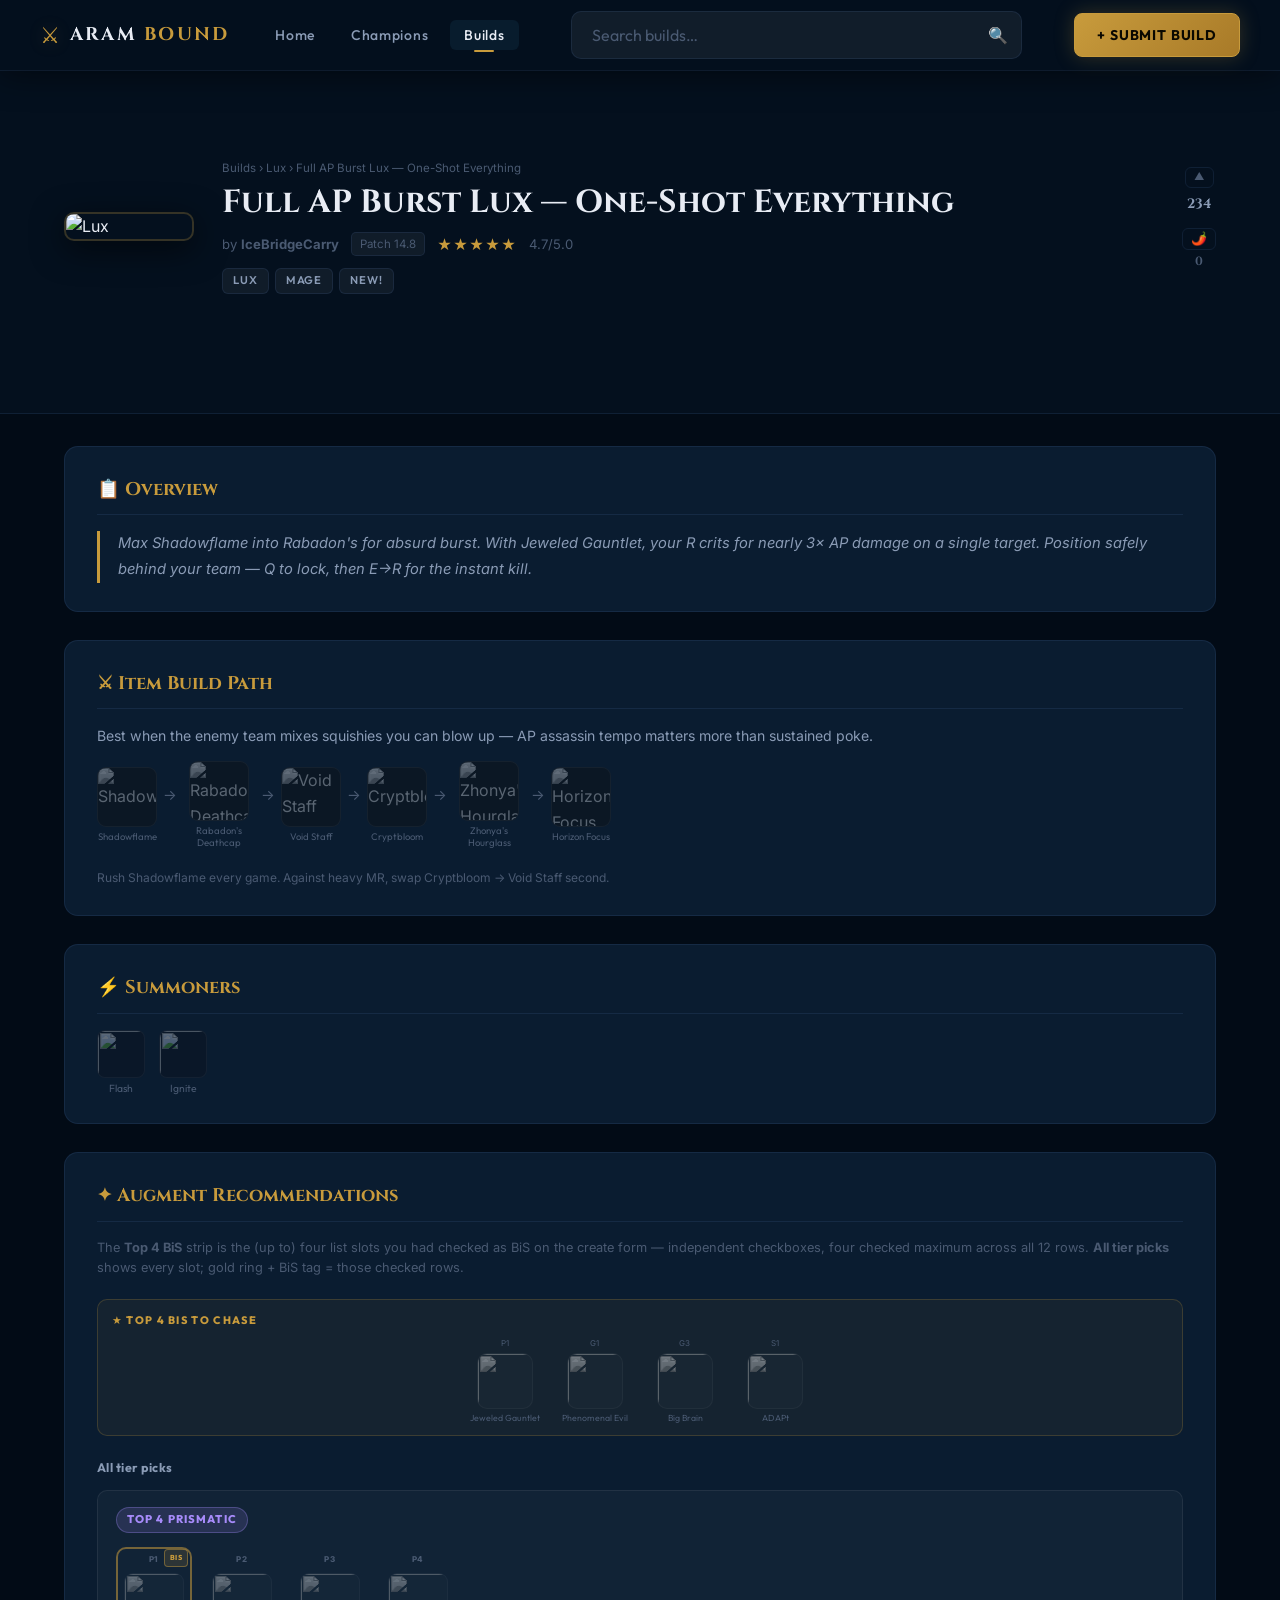
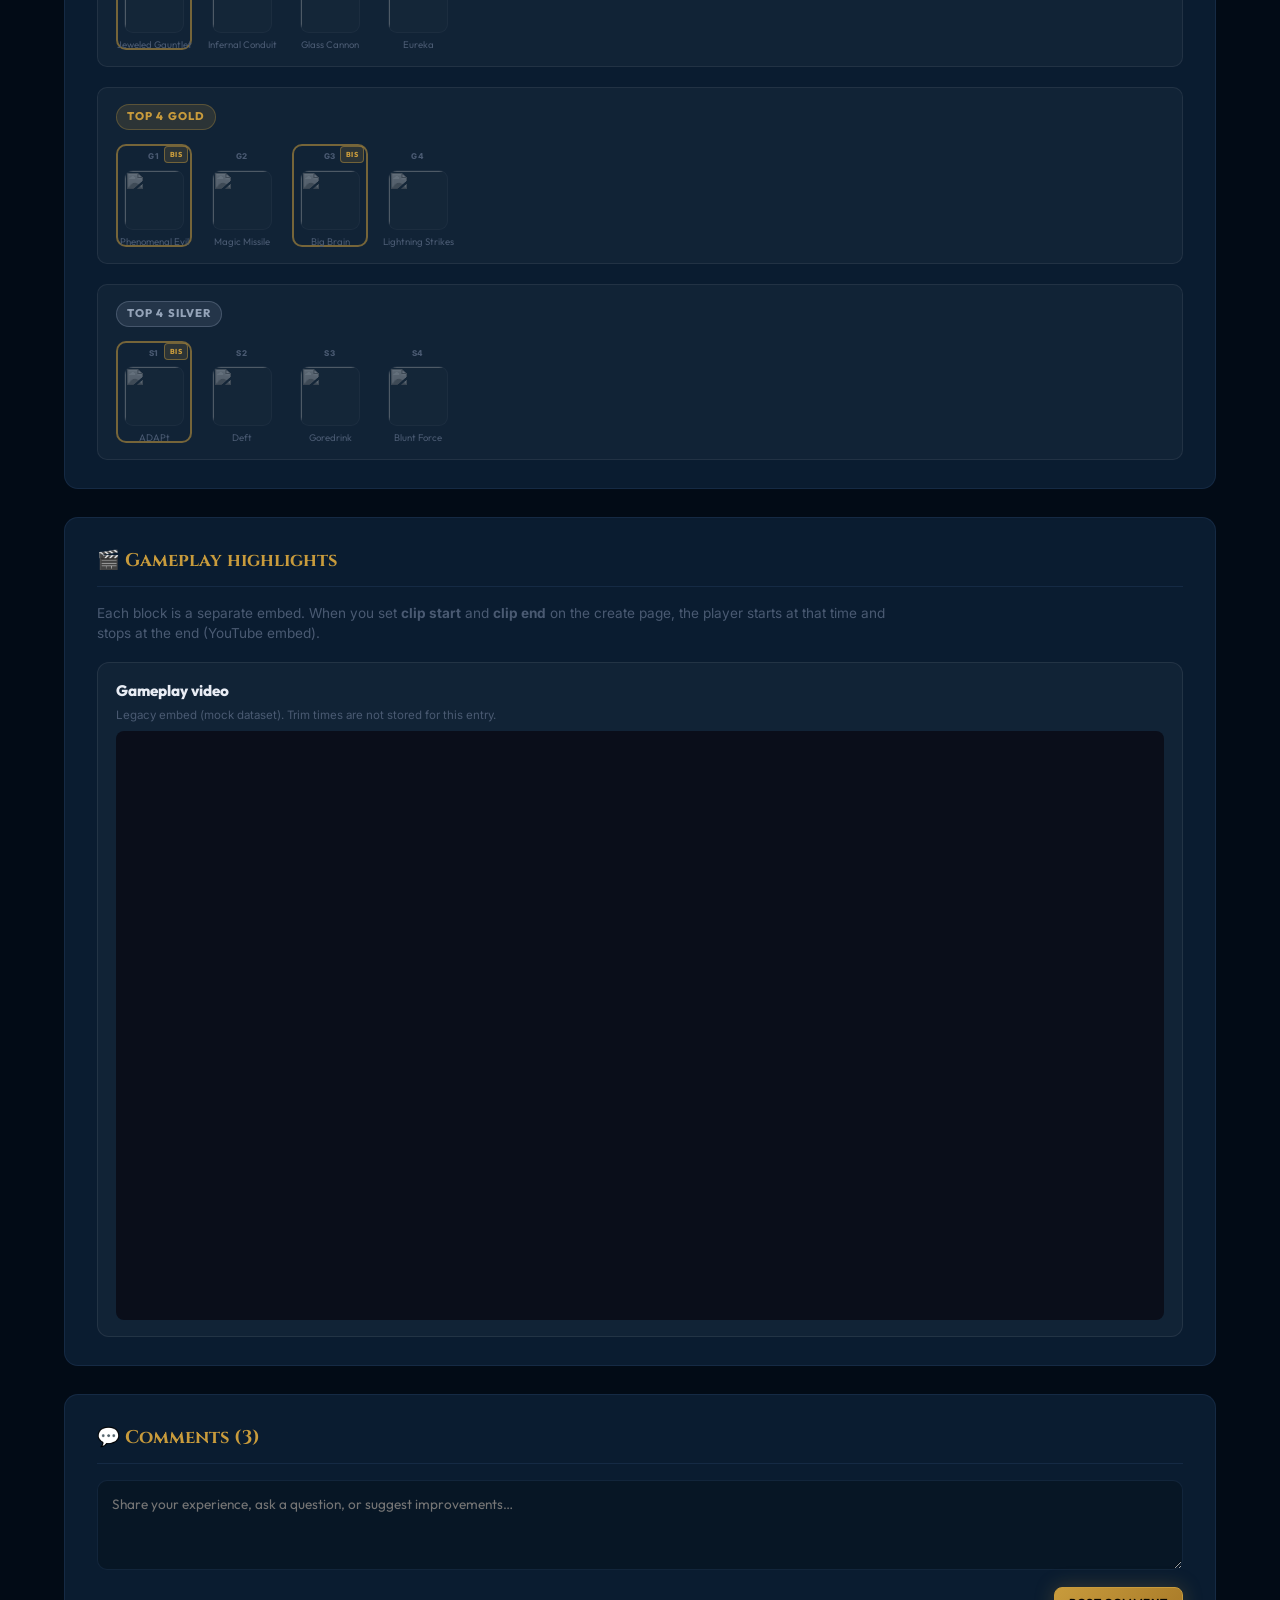
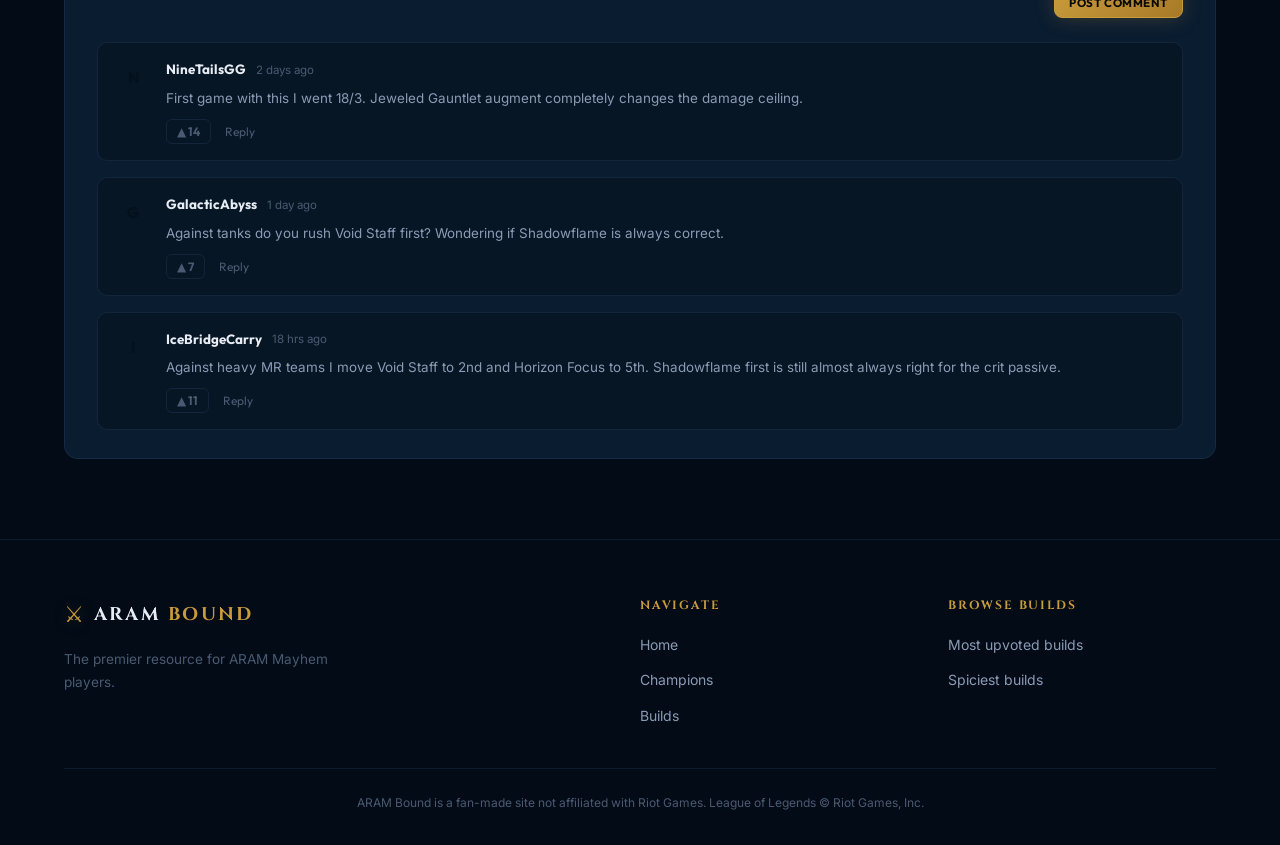
==== commit 61df086a: "Updated index.html Removed false example builds and added link to actual builds in the builds page" ====
--- a/build-detail.html
+++ b/build-detail.html
@@ -317,6 +317,13 @@
             <li><a href="index.html">Home</a></li>
             <li><a href="champions.html">Champions</a></li>
             <li><a href="builds.html">Builds</a></li>
+          </ul>
+        </div>
+        <div class="footer-links">
+          <h4 class="footer-heading">Browse builds</h4>
+          <ul>
+            <li><a href="builds.html?sort=votes">Most upvoted builds</a></li>
+            <li><a href="builds.html?sort=spicy">Spiciest builds</a></li>
           </ul>
         </div>
       </div>
--- a/css/style.css
+++ b/css/style.css
@@ -19,6 +19,7 @@
 
   /* Accent Colors */
   --gold:        #c89b3c;
+  --gold-dark:   #6b4810;
   --gold-light:  #e5c472;
   --gold-glow:   rgba(200, 155, 60, 0.25);
   --ice-blue:    #4fc3f7;
@@ -982,6 +983,23 @@
   color: var(--text-secondary);
   line-height: 1.65;
   margin-bottom: 18px;
+}
+
+.build-card-detail-link {
+  display: inline-flex;
+  align-items: center;
+  margin-top: 14px;
+  font-family: var(--font-ui);
+  font-size: 0.82rem;
+  font-weight: 700;
+  letter-spacing: 0.06em;
+  color: var(--ice-blue);
+  text-decoration: none;
+  transition: color var(--transition-fast);
+}
+
+.build-card-detail-link:hover {
+  color: var(--gold-light);
 }
 
 /* Build Footer */
@@ -3159,7 +3177,7 @@
 .builds-results-bar{display:flex;align-items:center;justify-content:space-between;margin-bottom:20px;flex-wrap:wrap;gap:8px}
 .builds-results-count{font-family:var(--font-ui);font-size:.8rem;color:var(--text-muted)}
 .builds-results-count strong{color:var(--text-primary);font-weight:700}
-.feed-featured-ribbon{background:linear-gradient(90deg,var(--gold-dark),var(--gold));padding:5px 16px;font-family:var(--font-ui);font-size:.65rem;font-weight:800;letter-spacing:.18em;text-transform:uppercase;color:#020b16;display:flex;align-items:center;gap:6px}
+.feed-featured-ribbon{background:linear-gradient(90deg,var(--gold-dark),var(--gold),var(--gold-light));padding:6px 16px;font-family:var(--font-ui);font-size:.65rem;font-weight:800;letter-spacing:.18em;text-transform:uppercase;color:#fefce8;text-shadow:0 1px 2px rgba(0,0,0,.55);display:flex;align-items:center;gap:6px;border-bottom:1px solid rgba(0,0,0,.15)}
 .feed-card-top{display:flex;align-items:center;justify-content:space-between;padding:14px 18px 10px;border-bottom:1px solid var(--border);gap:10px}
 .feed-champ-badge{display:flex;align-items:center;gap:9px}
 .feed-champ-icon{width:32px;height:32px;border-radius:8px;border:1.5px solid var(--border);object-fit:cover;flex-shrink:0}
